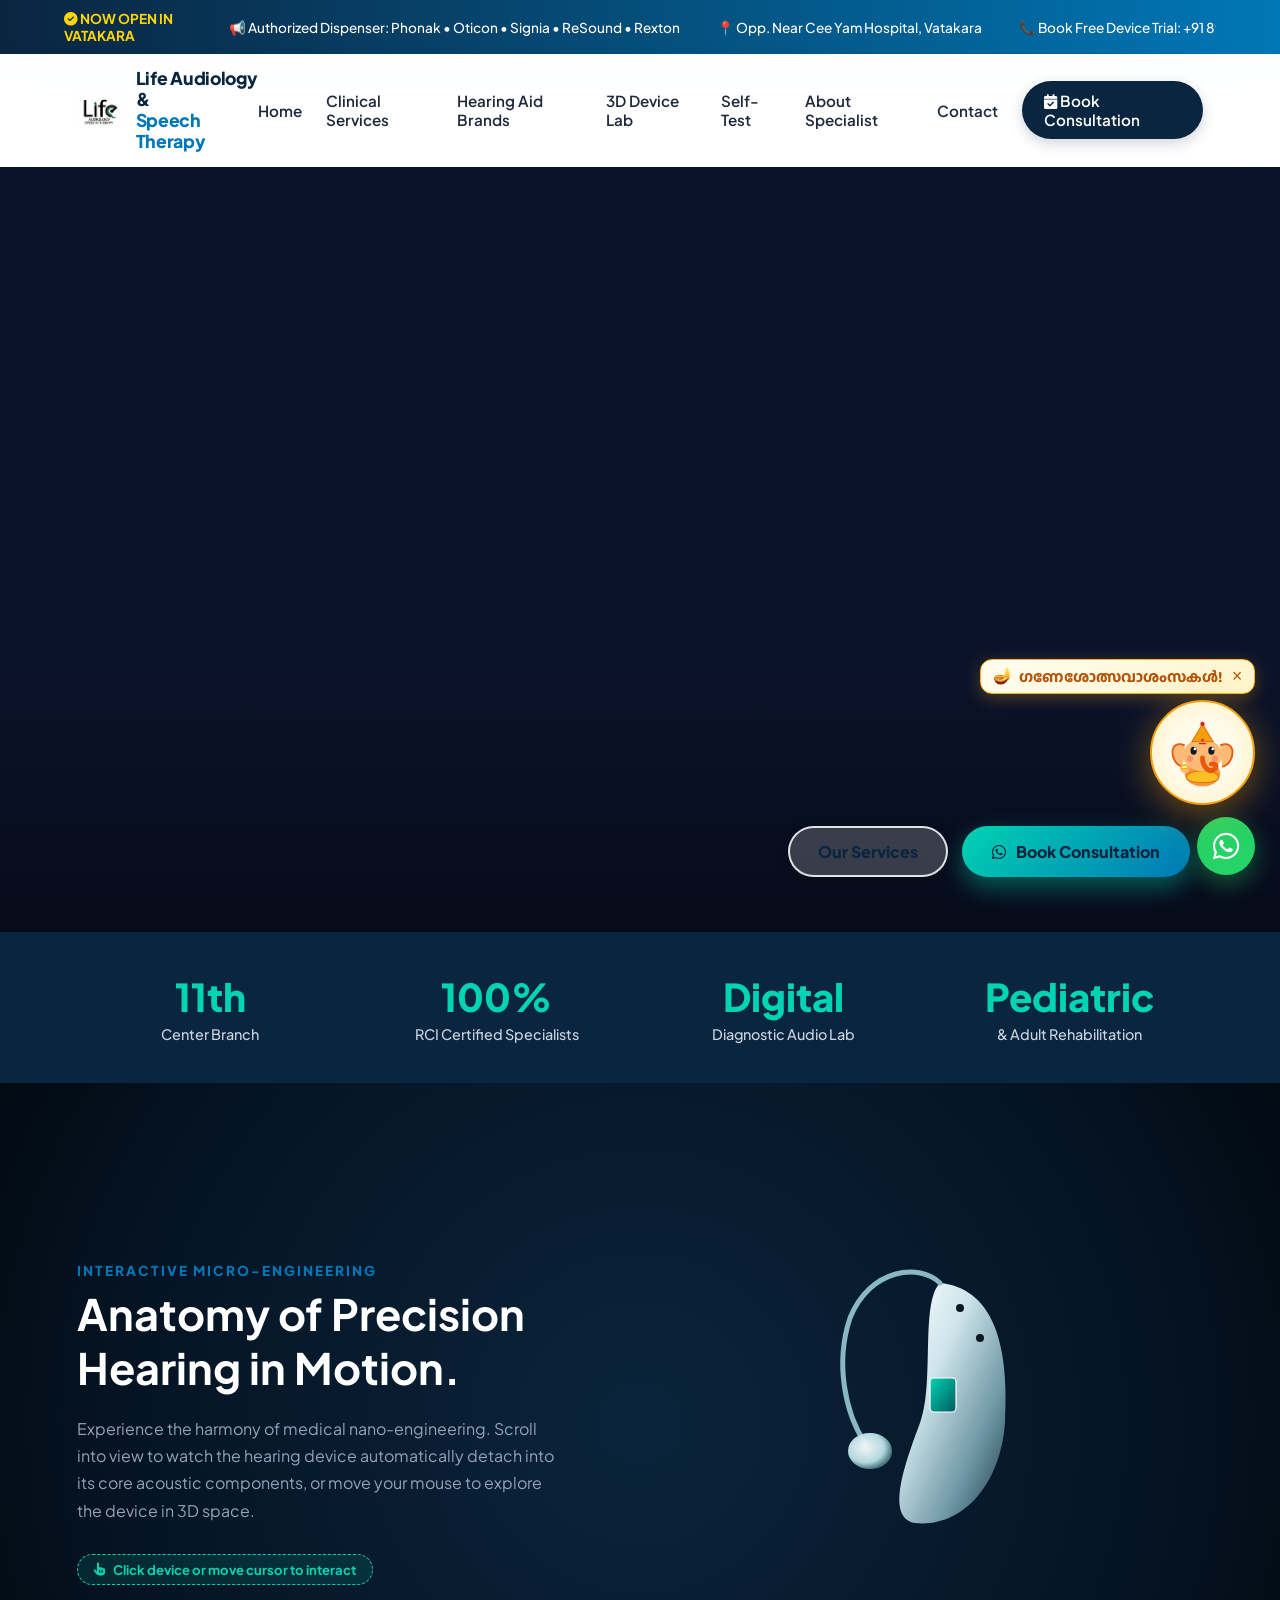
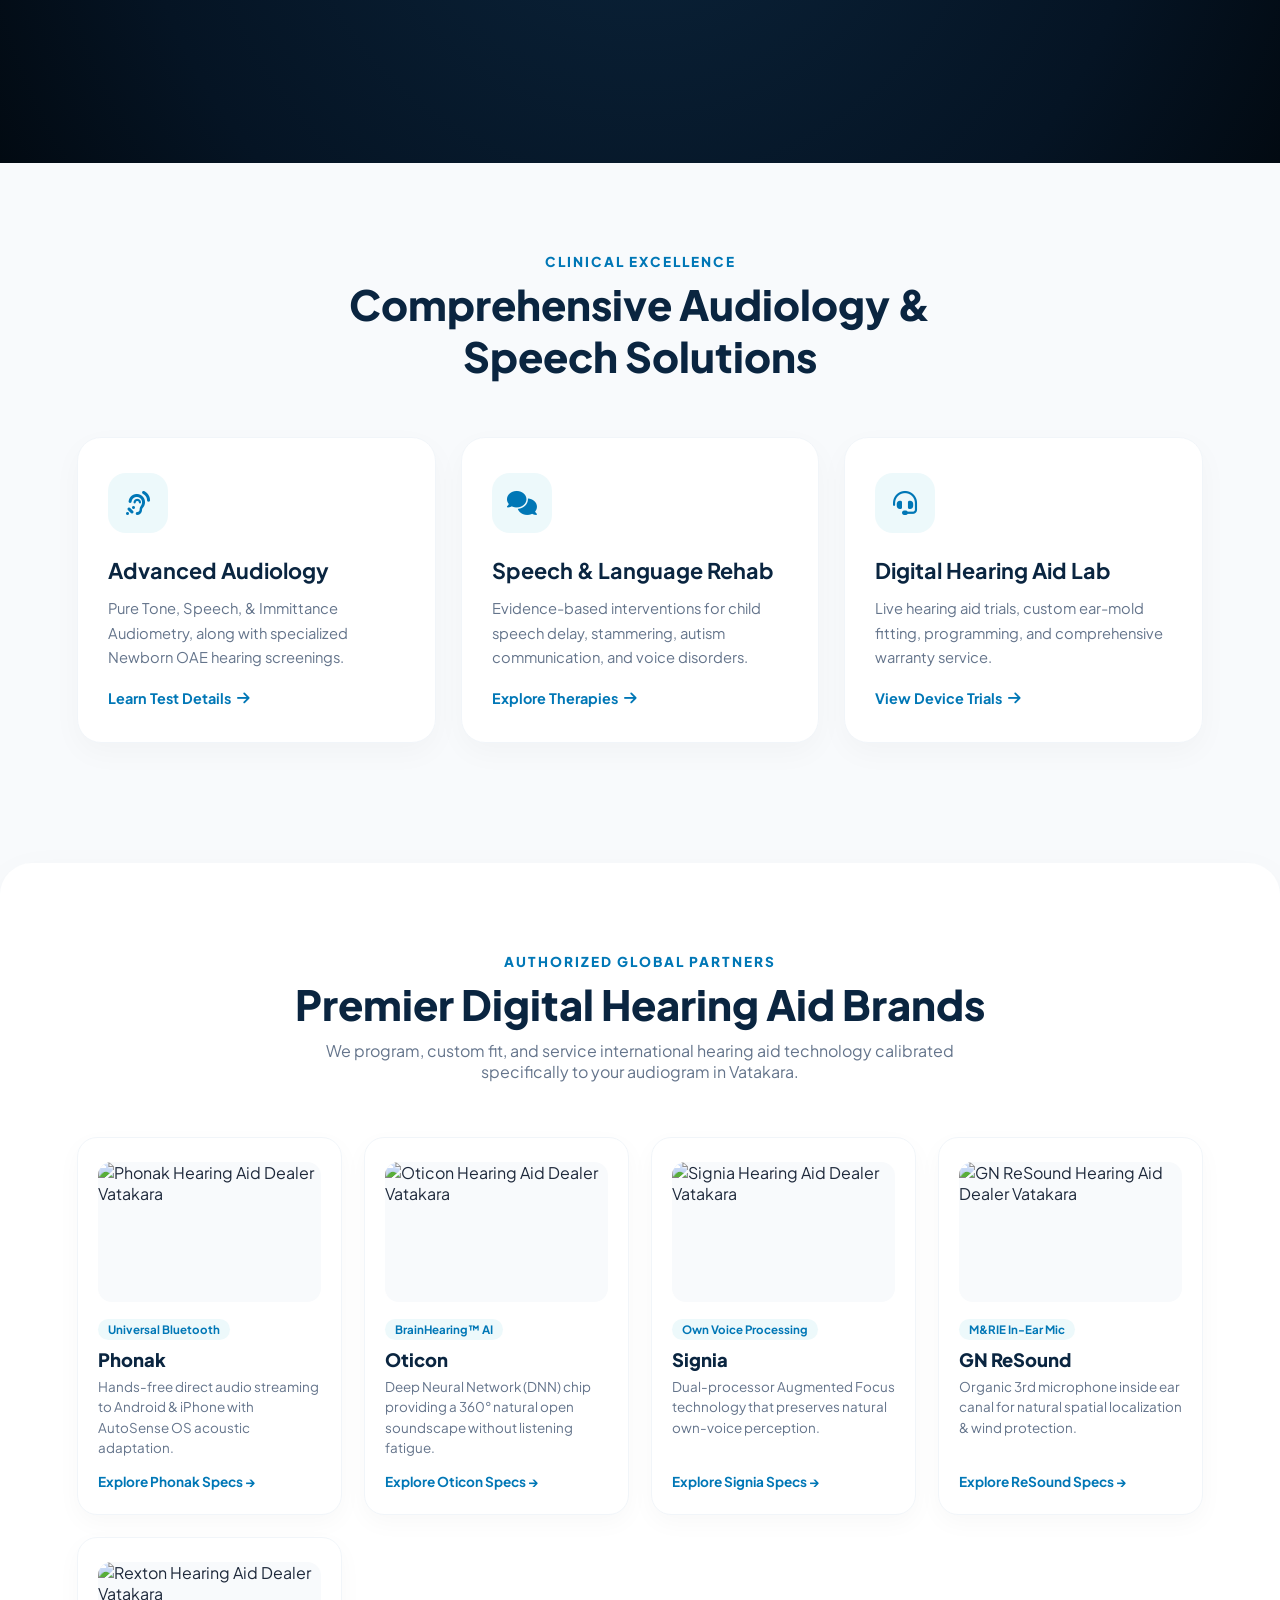
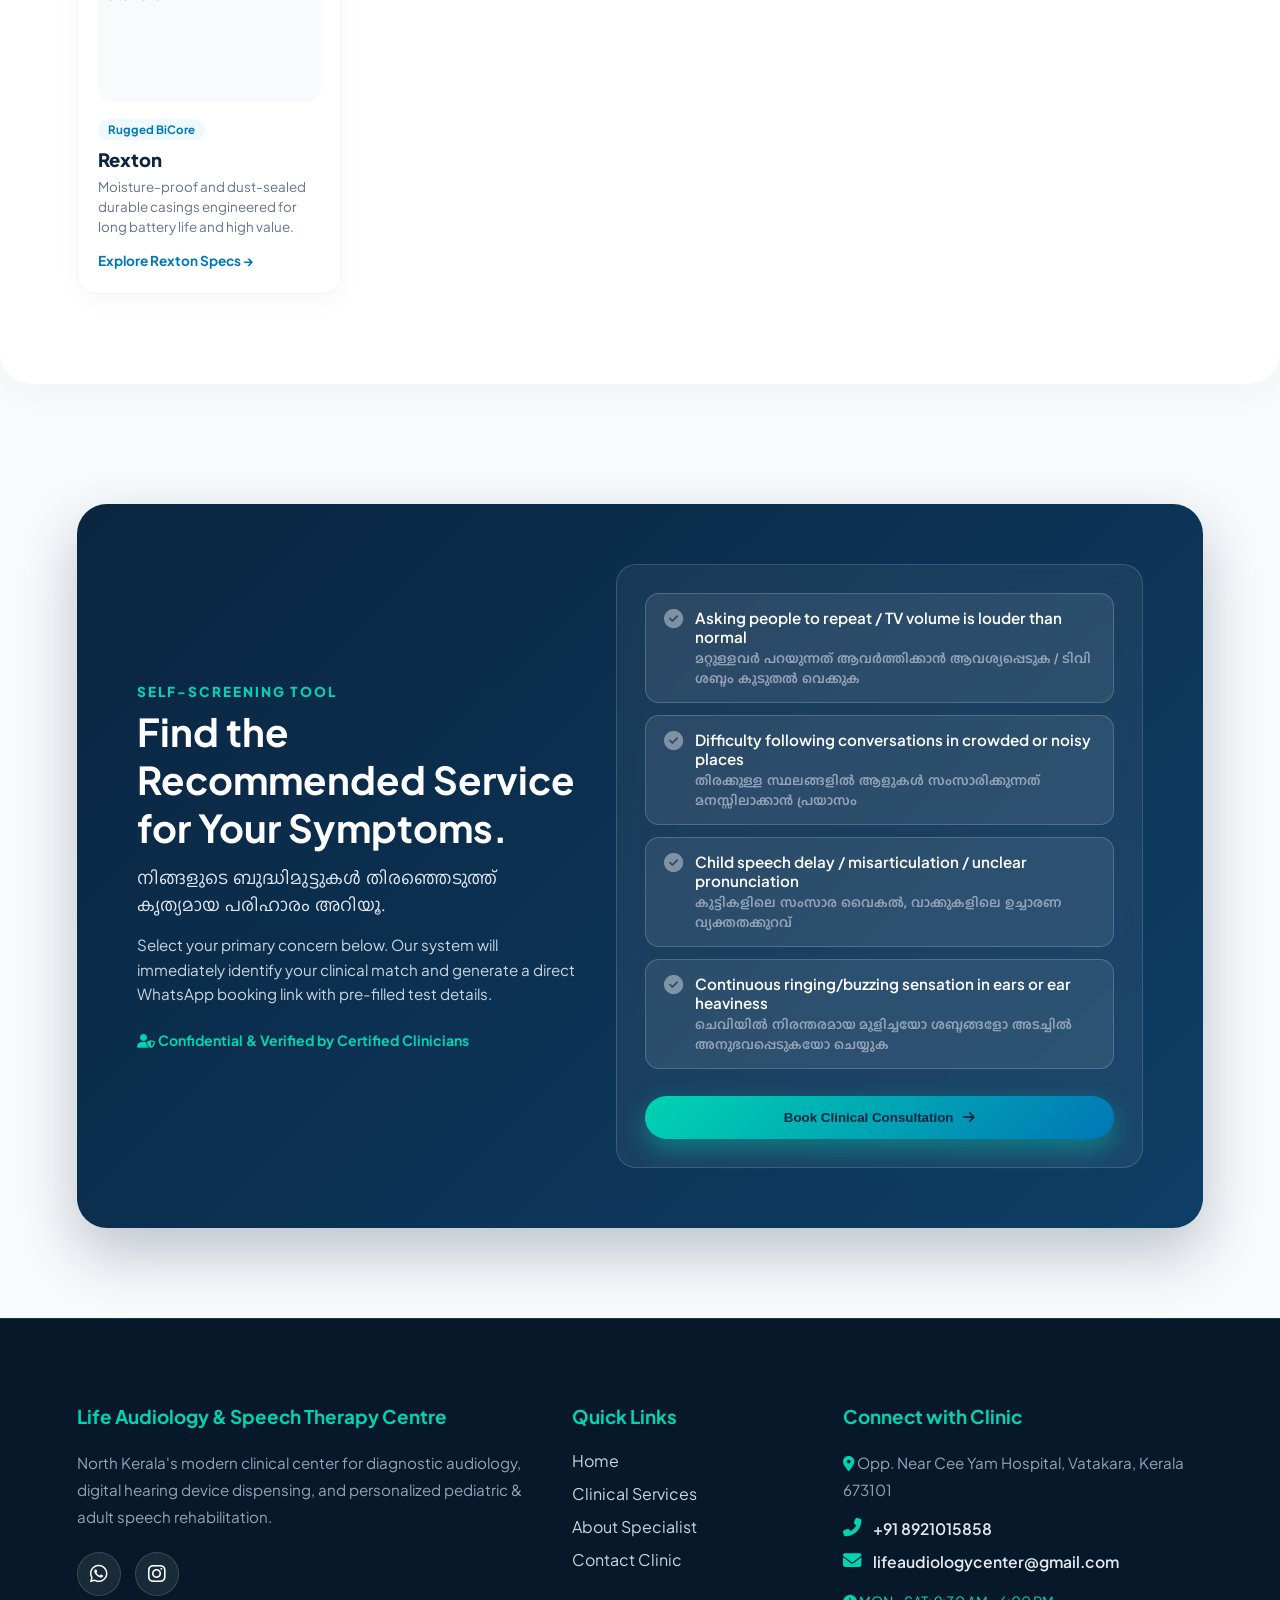
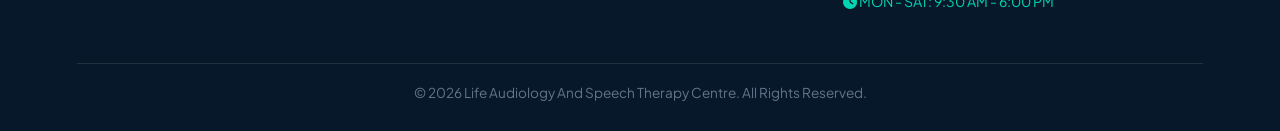
==== index.html @ 1549880f "Update index.html" ====
<!DOCTYPE html>
<html lang="en">
<head>
    <meta charset="UTF-8">
    <meta name="viewport" content="width=device-width, initial-scale=1.0">

    <!-- Primary SEO Meta Tags -->
    <title>Life Audiology & Speech Therapy Centre | Vatakara | Authorized Hearing Aid Center</title>
    <meta name="description" content="Leading hearing & speech center in Vatakara near Cee Yam Hospital. Authorized dispenser for Phonak, Oticon, Signia, GN ReSound & Rexton digital hearing aids with live trials.">
    <meta name="keywords" content="Audiology Vatakara, Speech Therapy Vatakara, Phonak Hearing Aid Vatakara, Oticon Dealer Kerala, Signia Hearing Aid Kozhikode, ReSound M&RIE Vatakara, Rexton Hearing Aid, Speech Delay Therapy Vatakara">
    <meta name="robots" content="index, follow">
    <link rel="canonical" href="https://lifeaudiologyvatakara.in/">

    <!-- Open Graph / WhatsApp / Social Preview Tags -->
    <meta property="og:type" content="website">
    <meta property="og:url" content="https://lifeaudiologyvatakara.in/">
    <meta property="og:title" content="Life Audiology & Speech Therapy Centre | Vatakara">
    <meta property="og:description" content="Authorized dispenser of Phonak, Oticon, Signia, ReSound & Rexton digital hearing aids. Computerized hearing testing & child speech therapy in Vatakara.">
    <meta property="og:image" content="https://lifeaudiologyvatakara.in/logo.png">

    <!-- Twitter Card Meta Tags -->
    <meta name="twitter:card" content="summary_large_image">
    <meta name="twitter:title" content="Life Audiology & Speech Therapy Centre Vatakara">
    <meta name="twitter:description" content="Computerized hearing tests, pediatric speech therapy, and authorized digital hearing aid trials in Vatakara.">
    <meta name="twitter:image" content="https://lifeaudiologyvatakara.in/logo.png">

    <link rel="icon" type="image/png" href="favicon.png">
    <link href="https://unpkg.com/aos@2.3.1/dist/aos.css" rel="stylesheet">
    <link rel="stylesheet" href="https://cdnjs.cloudflare.com/ajax/libs/font-awesome/6.4.0/css/all.min.css">
    
    <!-- Google Typography -->
    <link rel="preconnect" href="https://fonts.googleapis.com">
    <link rel="preconnect" href="https://fonts.gstatic.com" crossorigin>
    <link href="https://fonts.googleapis.com/css2?family=Plus+Jakarta+Sans:wght@400;500;600;700;800&family=Baloo+Chettan+2:wght@600;700;800&family=Chilanka&family=Caveat:wght@600;700&family=Great+Vibes&display=swap" rel="stylesheet">

    <meta name="google-site-verification" content="TNwDsCpj-ceJZMFH5-8pXSEoVfyGPrb0R7BiZpZ_d8Y" />

    <!-- Google Local Medical Clinic Schema Structured Data (JSON-LD) -->
    <script type="application/ld+json">
    {
      "@context": "https://schema.org",
      "@type": "MedicalClinic",
      "name": "Life Audiology & Speech Therapy Centre",
      "image": "https://lifeaudiologyvatakara.in/logo.png",
      "telephone": "+918921015858",
      "email": "lifeaudiologycenter@gmail.com",
      "url": "https://lifeaudiologyvatakara.in/",
      "address": {
        "@type": "PostalAddress",
        "streetAddress": "Opp. Near Cee Yam Hospital",
        "addressLocality": "Vatakara",
        "addressRegion": "Kerala",
        "postalCode": "673101",
        "addressCountry": "IN"
      },
      "geo": {
        "@type": "GeoCoordinates",
        "latitude": "11.6086",
        "longitude": "75.5921"
      },
      "openingHoursSpecification": {
        "@type": "OpeningHoursSpecification",
        "dayOfWeek": [
          "Monday", "Tuesday", "Wednesday", "Thursday", "Friday", "Saturday"
        ],
        "opens": "09:30",
        "closes": "18:00"
      },
      "medicalSpecialty": [
        "Audiology",
        "SpeechTherapy"
      ],
      "brand": [
        "Phonak", "Oticon", "Signia", "GN ReSound", "Rexton"
      ],
      "priceRange": "$$"
    }
    </script>

    <style>
        :root {
            --primary: #0A2540;
            --primary-dark: #061829;
            --accent: #00D4B2;
            --accent-glow: rgba(0, 212, 178, 0.4);
            --secondary: #0077B6;
            --bg-glass: rgba(255, 255, 255, 0.88);
            --border-glass: rgba(255, 255, 255, 0.45);
            --text-dark: #1E293B;
            --text-muted: #64748B;
            --surface: #FFFFFF;
        }

        * {
            margin: 0;
            padding: 0;
            box-sizing: border-box;
            scroll-behavior: smooth;
        }

        body {
            font-family: 'Plus Jakarta Sans', sans-serif;
            background: #F8FAFC;
            color: var(--text-dark);
            overflow-x: hidden;
        }

        /* --- TICKER ANNOUNCEMENT --- */
        .top-announcement-bar {
            background: linear-gradient(90deg, #0A2540, #0077B6);
            color: #ffffff;
            padding: 10px 5%;
            font-size: 0.85rem;
            display: flex;
            justify-content: space-between;
            align-items: center;
        }

        .ticker-wrap {
            overflow: hidden;
            white-space: nowrap;
        }

        .ticker {
            display: inline-block;
            animation: tickerSlide 26s linear infinite;
        }

        .ticker-item {
            margin-right: 35px;
            font-weight: 500;
        }

        @keyframes tickerSlide {
            0% { transform: translateX(100%); }
            100% { transform: translateX(-100%); }
        }

        /* --- NAVIGATION --- */
        nav {
            position: sticky;
            top: 0;
            z-index: 1000;
            background: var(--bg-glass);
            backdrop-filter: blur(16px);
            -webkit-backdrop-filter: blur(16px);
            border-bottom: 1px solid var(--border-glass);
            padding: 14px 6%;
            display: flex;
            justify-content: space-between;
            align-items: center;
            box-shadow: 0 4px 20px rgba(0,0,0,0.03);
        }

        .nav-logo {
            display: flex;
            align-items: center;
            gap: 12px;
            text-decoration: none;
        }

        .logo-text {
            font-weight: 800;
            color: var(--primary);
            font-size: 1.1rem;
            line-height: 1.2;
            letter-spacing: -0.3px;
        }

        .logo-text span {
            color: var(--secondary);
        }

        .nav-links {
            display: flex;
            gap: 24px;
            align-items: center;
        }

        .nav-links a {
            text-decoration: none;
            color: var(--text-dark);
            font-weight: 600;
            font-size: 0.95rem;
            transition: color 0.2s;
        }

        .nav-links a:hover {
            color: var(--secondary);
        }

        .btn-nav {
            background: var(--primary);
            color: #ffffff !important;
            padding: 10px 22px;
            border-radius: 50px;
            box-shadow: 0 4px 14px rgba(10, 37, 64, 0.2);
            transition: all 0.3s ease !important;
        }

        .btn-nav:hover {
            transform: translateY(-2px);
            background: var(--secondary);
        }

        .menu-toggle {
            display: none;
            font-size: 1.4rem;
            color: var(--primary);
            cursor: pointer;
        }

        /* --- HERO SLIDER ENGINE & CROSSFADE --- */
        .slider-container {
            position: relative;
            width: 100%;
            height: 85vh;
            min-height: 560px;
            overflow: hidden;
            background: #0b132b;
        }

        .slide {
            position: absolute;
            inset: 0;
            width: 100%;
            height: 100%;
            opacity: 0;
            visibility: hidden;
            transition: opacity 1s ease-in-out, visibility 1s ease-in-out;
            background-size: cover;
            background-position: center;
            display: flex;
            align-items: center;
            justify-content: center;
            z-index: 1;
        }

        .slide.active {
            opacity: 1;
            visibility: visible;
            z-index: 2;
        }

        .slide-overlay {
            width: 100%;
            max-width: 950px;
            padding: 0 15px;
            text-align: center;
            color: #ffffff;
            z-index: 3;
            box-sizing: border-box;
        }

        /* Slide 1: Ganesh Chaturthi Hero Image */
        .ganesh-hero-slide {
            background-image: url('ganesh-chaturthi.png') !important;
            background-size: cover !important;
            background-position: center center !important;
            background-repeat: no-repeat !important;
            display: flex;
            align-items: flex-end;
            justify-content: flex-end;
        }

        .ganesh-slide-overlay {
            width: 100%;
            height: 100%;
            display: flex;
            flex-direction: column;
            justify-content: flex-end;
            align-items: flex-end;
            padding: 35px 7%;
            box-sizing: border-box;
            background: linear-gradient(180deg, transparent 65%, rgba(0, 0, 0, 0.4) 100%);
        }

        .ganesh-hero-btns {
            display: flex;
            gap: 14px;
            margin-bottom: 20px;
            flex-wrap: wrap;
        }

        .hero-btns-row {
            display: flex;
            gap: 16px;
            justify-content: center;
            align-items: center;
            margin-top: 25px;
            flex-wrap: wrap;
        }

        .btn-outline-glow {
            background: rgba(255, 255, 255, 0.2);
            backdrop-filter: blur(10px);
            border: 2px solid rgba(255, 255, 255, 0.85);
            color: #0A2540;
            font-weight: 800;
            padding: 13px 28px;
            border-radius: 50px;
            text-decoration: none;
            transition: all 0.3s ease;
            box-shadow: 0 4px 15px rgba(0, 0, 0, 0.12);
        }

        .btn-outline-glow:hover {
            background: #ffffff;
            color: var(--primary);
            transform: translateY(-2px);
        }

        .btn-primary-glow {
            background: linear-gradient(135deg, #00D4B2 0%, #0077B6 100%);
            color: var(--primary);
            font-weight: 800;
            padding: 14px 30px;
            border-radius: 50px;
            text-decoration: none;
            display: inline-flex;
            align-items: center;
            gap: 10px;
            box-shadow: 0 10px 25px rgba(0, 212, 178, 0.4);
            transition: all 0.3s ease;
            cursor: pointer;
            border: none;
        }

        .btn-primary-glow:hover {
            transform: translateY(-3px);
            box-shadow: 0 14px 30px rgba(0, 212, 178, 0.6);
        }

        /* --- STATS STRIP --- */
        .stats-strip {
            background: var(--primary);
            color: #ffffff;
            padding: 40px 6%;
            display: grid;
            grid-template-columns: repeat(4, 1fr);
            gap: 20px;
            text-align: center;
        }

        .stat-box h3 {
            font-size: 2.4rem;
            font-weight: 800;
            color: var(--accent);
            margin-bottom: 4px;
        }

        .stat-box p {
            font-size: 0.9rem;
            color: #CBD5E1;
            font-weight: 500;
        }

        /* --- SECTION BASE STYLING --- */
        .section-wrap {
            padding: 90px 6%;
            max-width: 1300px;
            margin: 0 auto;
        }

        .section-header {
            text-align: center;
            max-width: 700px;
            margin: 0 auto 55px auto;
        }

        .section-tag {
            color: var(--secondary);
            font-weight: 800;
            font-size: 0.85rem;
            text-transform: uppercase;
            letter-spacing: 2px;
            margin-bottom: 8px;
            display: block;
        }

        .section-heading {
            font-size: clamp(2rem, 3.5vw, 2.6rem);
            color: var(--primary);
            font-weight: 800;
            line-height: 1.25;
        }

        /* --- 3D INTERACTIVE EXPLODING & RECONNECTING DEVICE LAB --- */
        .cinematic-3d-section {
            background: radial-gradient(circle at center, #0B243B 0%, #051424 70%, #020A12 100%);
            color: #ffffff;
            padding: 100px 6%;
            position: relative;
            overflow: hidden;
        }

        .exploded-lab-grid {
            max-width: 1300px;
            margin: 0 auto;
            display: grid;
            grid-template-columns: 1fr 1.2fr;
            align-items: center;
            gap: 50px;
        }

        .lab-interactive-stage {
            position: relative;
            width: 100%;
            height: 480px;
            display: flex;
            align-items: center;
            justify-content: center;
            perspective: 1200px;
            cursor: pointer;
        }

        .exploded-device-wrap {
            position: relative;
            width: 320px;
            height: 380px;
            transform-style: preserve-3d;
            transition: transform 0.15s ease-out;
        }

        .device-float-carrier {
            width: 100%;
            height: 100%;
            transform-style: preserve-3d;
            animation: deviceLevitate 5s ease-in-out infinite alternate;
        }

        @keyframes deviceLevitate {
            0% { transform: translateY(0px) rotateZ(0deg); }
            100% { transform: translateY(-16px) rotateZ(1.5deg); }
        }

        .part-titanium-shell,
        .part-ai-processor,
        .part-acoustic-tube,
        .part-silicone-dome,
        .part-microphones {
            transition: transform 0.85s cubic-bezier(0.34, 1.56, 0.64, 1), filter 0.5s;
            transform-origin: center;
        }

        .exploded-device-wrap.exploded .part-titanium-shell {
            transform: translateX(45px) translateY(-32px) translateZ(40px) rotate(8deg);
        }
        .exploded-device-wrap.exploded .part-ai-processor {
            transform: translateX(-40px) translateY(12px) translateZ(80px) scale(1.15);
            filter: drop-shadow(0 0 15px #00D4B2);
        }
        .exploded-device-wrap.exploded .part-acoustic-tube {
            transform: translateY(-50px) translateX(-35px) translateZ(30px) rotate(-10deg);
        }
        .exploded-device-wrap.exploded .part-silicone-dome {
            transform: translateX(-80px) translateY(55px) translateZ(60px);
            filter: drop-shadow(0 0 12px rgba(255,255,255,0.6));
        }
        .exploded-device-wrap.exploded .part-microphones {
            transform: translateY(-42px) translateX(25px);
        }

        .telemetry-badge {
            position: absolute;
            background: rgba(10, 37, 64, 0.88);
            backdrop-filter: blur(10px);
            border: 1px solid rgba(0, 212, 178, 0.5);
            padding: 8px 14px;
            border-radius: 12px;
            font-size: 0.8rem;
            color: #ffffff;
            display: flex;
            align-items: center;
            gap: 8px;
            opacity: 0;
            transform: scale(0.7);
            transition: all 0.6s cubic-bezier(0.175, 0.885, 0.32, 1.275);
            pointer-events: none;
        }

        .exploded-device-wrap.exploded .telemetry-badge {
            opacity: 1;
            transform: scale(1);
        }

        .tb-1 { top: 12%; right: -10%; }
        .tb-2 { top: 48%; left: -18%; border-color: #00D4B2; }
        .tb-3 { bottom: 10%; left: -15%; }

        .lab-hint {
            display: inline-flex;
            align-items: center;
            gap: 8px;
            background: rgba(0, 212, 178, 0.12);
            color: var(--accent);
            padding: 6px 16px;
            border-radius: 20px;
            font-size: 0.82rem;
            font-weight: 700;
            margin-top: 15px;
            border: 1px dashed var(--accent);
        }

        /* --- BENTO GRID SERVICES --- */
        .bento-grid {
            display: grid;
            grid-template-columns: repeat(3, 1fr);
            gap: 25px;
        }

        .bento-card {
            background: #ffffff;
            border-radius: 24px;
            padding: 35px 30px;
            border: 1.5px solid #F1F5F9;
            box-shadow: 0 10px 30px rgba(0, 0, 0, 0.03);
            transition: all 0.35s cubic-bezier(0.34, 1.56, 0.64, 1);
            display: flex;
            flex-direction: column;
            justify-content: space-between;
        }

        .bento-card:hover {
            transform: translateY(-8px);
            border-color: rgba(0, 212, 178, 0.5);
            box-shadow: 0 20px 40px rgba(0, 119, 182, 0.1);
        }

        .bento-icon-circle {
            width: 60px;
            height: 60px;
            border-radius: 18px;
            background: #EDF9FB;
            color: var(--secondary);
            font-size: 1.5rem;
            display: flex;
            align-items: center;
            justify-content: center;
            margin-bottom: 24px;
            transition: 0.3s;
        }

        .bento-card:hover .bento-icon-circle {
            background: var(--secondary);
            color: #ffffff;
            transform: scale(1.1) rotate(5deg);
        }

        .bento-card h3 {
            font-size: 1.35rem;
            color: var(--primary);
            font-weight: 700;
            margin-bottom: 12px;
        }

        .bento-card p {
            font-size: 0.92rem;
            color: var(--text-muted);
            line-height: 1.65;
            margin-bottom: 20px;
        }

        .bento-link {
            text-decoration: none;
            color: var(--secondary);
            font-weight: 700;
            font-size: 0.9rem;
            display: inline-flex;
            align-items: center;
            gap: 6px;
        }

        /* --- HOMEPAGE AUTHORIZED BRANDS SHOWCASE --- */
        .home-brand-grid {
            display: grid;
            grid-template-columns: repeat(auto-fit, minmax(220px, 1fr));
            gap: 22px;
            margin-top: 15px;
        }

        .home-brand-card {
            background: #ffffff;
            border-radius: 20px;
            padding: 24px 20px;
            border: 1.5px solid #F1F5F9;
            box-shadow: 0 8px 25px rgba(0, 0, 0, 0.03);
            transition: all 0.35s cubic-bezier(0.34, 1.56, 0.64, 1);
            display: flex;
            flex-direction: column;
            justify-content: space-between;
            position: relative;
        }

        .home-brand-card:hover {
            transform: translateY(-8px);
            border-color: rgba(0, 212, 178, 0.5);
            box-shadow: 0 18px 35px rgba(0, 119, 182, 0.12);
        }

        .home-brand-thumb {
            width: 100%;
            height: 140px;
            border-radius: 14px;
            overflow: hidden;
            background: #F8FAFC;
            display: flex;
            align-items: center;
            justify-content: center;
            margin-bottom: 15px;
        }

        .home-brand-thumb img {
            width: 100%;
            height: 100%;
            object-fit: cover;
            transition: transform 0.4s ease;
        }

        .home-brand-card:hover .home-brand-thumb img {
            transform: scale(1.08);
        }

        .home-brand-badge {
            font-size: 0.72rem;
            font-weight: 700;
            color: var(--secondary);
            background: #EDF9FB;
            padding: 3px 10px;
            border-radius: 16px;
            display: inline-block;
            margin-bottom: 8px;
            width: fit-content;
        }

        .home-brand-card h4 {
            font-size: 1.15rem;
            color: var(--primary);
            font-weight: 800;
            margin-bottom: 6px;
        }

        .home-brand-card p {
            font-size: 0.84rem;
            color: var(--text-muted);
            line-height: 1.5;
            margin-bottom: 15px;
        }

        .home-brand-link {
            text-decoration: none;
            color: var(--secondary);
            font-weight: 700;
            font-size: 0.85rem;
            display: inline-flex;
            align-items: center;
            gap: 6px;
            transition: gap 0.2s;
        }

        .home-brand-card:hover .home-brand-link {
            gap: 10px;
            color: var(--accent);
        }

        /* --- SELF ASSESSMENT QUIZ HUB --- */
        .quiz-container {
            background: linear-gradient(135deg, #0A2540, #0E3E66);
            border-radius: 30px;
            padding: clamp(35px, 6vw, 60px);
            color: #ffffff;
            display: grid;
            grid-template-columns: 1fr 1.2fr;
            gap: 40px;
            align-items: center;
            box-shadow: 0 25px 60px rgba(10, 37, 64, 0.25);
        }

        .quiz-form {
            background: rgba(255, 255, 255, 0.06);
            backdrop-filter: blur(12px);
            border: 1px solid rgba(255, 255, 255, 0.15);
            border-radius: 20px;
            padding: 28px;
        }

        .quiz-option {
            background: rgba(255, 255, 255, 0.08);
            border: 1.5px solid rgba(255, 255, 255, 0.18);
            padding: 14px 18px;
            border-radius: 14px;
            margin-bottom: 12px;
            cursor: pointer;
            transition: all 0.25s ease;
            display: flex;
            align-items: flex-start;
            gap: 12px;
        }

        .quiz-option i {
            color: rgba(255, 255, 255, 0.4);
            font-size: 1.2rem;
            margin-top: 2px;
            transition: color 0.2s, transform 0.2s;
        }

        .quiz-option-text {
            display: flex;
            flex-direction: column;
            gap: 2px;
        }

        .en-txt {
            font-size: 0.95rem;
            font-weight: 600;
            color: #ffffff;
        }

        .ml-txt {
            font-family: 'Baloo Chettan 2', cursive;
            font-size: 0.86rem;
            color: #94A3B8;
            font-weight: 600;
        }

        .quiz-option:hover {
            background: rgba(0, 212, 178, 0.15);
            border-color: rgba(0, 212, 178, 0.5);
        }

        .quiz-option.active {
            background: linear-gradient(135deg, rgba(0, 212, 178, 0.25), rgba(0, 119, 182, 0.35));
            border-color: var(--accent);
            box-shadow: 0 4px 15px rgba(0, 212, 178, 0.25);
        }

        .quiz-option.active i {
            color: var(--accent);
            transform: scale(1.15);
        }

        .quiz-option.active .ml-txt {
            color: var(--accent);
        }

        .match-result-card {
            display: none;
            background: rgba(0, 212, 178, 0.12);
            border: 1.5px dashed var(--accent);
            border-radius: 14px;
            padding: 14px 18px;
            margin: 15px 0 10px 0;
            animation: fadeInMatch 0.4s ease forwards;
        }

        .match-header {
            font-size: 0.8rem;
            text-transform: uppercase;
            letter-spacing: 1px;
            color: var(--accent);
            font-weight: 800;
            display: flex;
            align-items: center;
            gap: 6px;
            margin-bottom: 4px;
        }

        .match-title {
            font-size: 0.95rem;
            font-weight: 700;
            color: #ffffff;
        }

        .match-malayalam {
            font-family: 'Baloo Chettan 2', cursive;
            font-size: 0.85rem;
            color: #E2E8F0;
        }

        @keyframes fadeInMatch {
            from { opacity: 0; transform: translateY(8px); }
            to { opacity: 1; transform: translateY(0); }
        }

        .quiz-validation-alert {
            display: none;
            background: rgba(239, 68, 68, 0.2);
            border: 1px solid #EF4444;
            color: #FCA5A5;
            font-size: 0.85rem;
            font-weight: 600;
            padding: 10px 14px;
            border-radius: 10px;
            margin-top: 10px;
            text-align: center;
        }

        /* --- KID GANESH FLOATING CORNER WIDGET --- */
        .festive-widget-container {
            position: fixed;
            bottom: clamp(75px, 12vh, 95px);
            right: clamp(10px, 3vw, 25px);
            z-index: 9998;
            display: flex;
            flex-direction: column;
            align-items: flex-end;
            pointer-events: none;
            font-family: 'Chilanka', cursive;
            max-width: min(340px, 85vw);
            animation: walkIntoScreen 3.2s cubic-bezier(0.22, 1, 0.36, 1) forwards;
        }

        .festive-greeting-card {
            pointer-events: auto;
            background: linear-gradient(135deg, #FFFDF0, #FFF5CC);
            border: 1.5px solid #FFB300;
            border-radius: 12px;
            padding: 6px 12px;
            display: flex;
            align-items: center;
            justify-content: space-between;
            gap: 6px;
            margin-bottom: 6px;
            box-shadow: 0 4px 16px rgba(218, 140, 32, 0.35);
            width: fit-content;
            opacity: 0;
            transform: scale(0.6) translateY(10px);
            animation: bannerPopIn 0.6s cubic-bezier(0.175, 0.885, 0.32, 1.275) 3.2s forwards,
                       pulseBanner 2.5s infinite ease-in-out 3.8s;
        }

        .festive-malayalam-text {
            font-family: 'Baloo Chettan 2', cursive;
            font-size: clamp(0.78rem, 2.6vw, 0.98rem);
            font-weight: 700;
            color: #B45309;
            line-height: 1.25;
        }

        .festive-close-btn {
            background: none;
            border: none;
            font-size: 1.1rem;
            color: #B45309;
            cursor: pointer;
            padding: 0 0 0 4px;
        }

        .festive-box {
            position: relative;
            width: clamp(75px, 17vw, 105px);
            pointer-events: auto;
            cursor: pointer;
            transition: transform 0.25s cubic-bezier(0.34, 1.56, 0.64, 1);
            transform-origin: bottom center;
            animation: kidGaneshWobble 4s ease-in-out infinite alternate;
        }

        @keyframes kidGaneshWobble {
            0% { transform: translateY(0) rotate(0deg); }
            35% { transform: translateY(-8px) rotate(-3deg) scale(1.02); }
            70% { transform: translateY(-4px) rotate(3deg) scale(0.99); }
            100% { transform: translateY(-10px) rotate(0deg) scale(1.04); }
        }

        .festive-box:hover {
            transform: scale(1.12) translateY(-6px);
        }

        .festive-bubble {
            position: absolute;
            top: -12px;
            left: -32px;
            background: linear-gradient(135deg, #FFFFFF, #FFF9E6);
            color: #B45309;
            font-family: 'Caveat', cursive;
            font-size: clamp(0.85rem, 2.4vw, 1.1rem);
            font-weight: 700;
            padding: 4px 10px;
            border-radius: 12px;
            box-shadow: 0 3px 10px rgba(0,0,0,0.14);
            border: 1.5px solid #FFB300;
            opacity: 0;
            transform: translateY(6px);
            animation: speechFade 4.5s infinite 2.5s;
            z-index: 10;
            white-space: nowrap;
        }

        .kid-ganesh-badge-svg {
            width: 100%;
            height: auto;
            display: block;
            filter: drop-shadow(0 8px 18px rgba(245, 158, 11, 0.45));
            border-radius: 50%;
            background: radial-gradient(circle, #FFFBEB 45%, #FEF3C7 85%, #FDE68A 100%);
            padding: 6px;
            border: 2px solid #F59E0B;
        }

        /* --- MODAL CELEBRATION --- */
        #ganeshModalOverlay {
            position: fixed;
            inset: 0;
            background: rgba(10, 15, 30, 0.88);
            backdrop-filter: blur(6px);
            z-index: 99999;
            display: flex;
            align-items: center;
            justify-content: center;
            padding: 14px;
            opacity: 0;
            pointer-events: none;
            transition: opacity 0.35s ease;
        }

        #ganeshModalOverlay.active {
            opacity: 1;
            pointer-events: auto;
        }

        #fireworksCanvas {
            position: absolute;
            inset: 0;
            width: 100%;
            height: 100%;
            pointer-events: none;
        }

        .ganesh-modal-content {
            position: relative;
            z-index: 2;
            background: radial-gradient(circle at center, #FFFDEB 30%, #FFF4C2 100%);
            border: 2px solid #FFB300;
            border-radius: 24px;
            padding: 35px 25px;
            max-width: 480px;
            width: 100%;
            text-align: center;
            box-shadow: 0 15px 45px rgba(255, 179, 0, 0.4);
        }

        .modal-close {
            position: absolute;
            top: 14px;
            right: 14px;
            background: #D84315;
            color: #fff;
            border: none;
            width: 28px;
            height: 28px;
            border-radius: 50%;
            cursor: pointer;
        }

        /* --- BORDERLESS SMART REDIRECTION FOOTER --- */
        footer {
            background: var(--primary-dark);
            color: #ffffff;
            padding: 85px 6% 30px;
            border-top: 1px solid rgba(0, 212, 178, 0.2);
        }

        .footer-grid {
            display: grid;
            grid-template-columns: 2fr 1fr 1.6fr;
            gap: 45px;
            margin-bottom: 50px;
        }

        .footer-col h4 {
            font-size: 1.18rem;
            margin-bottom: 22px;
            color: var(--accent);
        }

        .footer-col p {
            color: #94A3B8;
            font-size: 0.95rem;
            line-height: 1.75;
        }

        .clean-contact-links {
            margin-top: 15px;
            display: flex;
            flex-direction: column;
            gap: 14px;
        }

        .clean-contact-item {
            display: inline-flex;
            align-items: center;
            gap: 12px;
            color: #E2E8F0;
            text-decoration: none;
            font-size: 0.98rem;
            font-weight: 600;
            transition: all 0.25s ease;
            width: fit-content;
        }

        .clean-contact-item i {
            color: var(--accent);
            font-size: 1.15rem;
            transition: transform 0.25s, color 0.25s;
        }

        .clean-contact-item:hover {
            color: var(--accent);
            transform: translateX(5px);
        }

        .clean-contact-item:hover i {
            color: #ffffff;
            transform: scale(1.2);
        }

        .social-connector-row {
            display: flex;
            gap: 14px;
            margin-top: 22px;
        }

        .social-btn {
            width: 44px;
            height: 44px;
            border-radius: 50%;
            background: rgba(255, 255, 255, 0.08);
            border: 1px solid rgba(255, 255, 255, 0.15);
            display: flex;
            align-items: center;
            justify-content: center;
            color: #ffffff;
            text-decoration: none;
            font-size: 1.25rem;
            transition: all 0.3s ease;
        }

        .social-btn.wa:hover {
            background: #25D366;
            color: #ffffff;
            border-color: #25D366;
            transform: translateY(-4px);
            box-shadow: 0 6px 20px rgba(37, 211, 102, 0.4);
        }

        .social-btn.insta:hover {
            background: radial-gradient(circle at 30% 107%, #fdf497 0%, #fdf497 5%, #fd5949 45%,#d6249f 60%,#285AEB 90%);
            color: #ffffff;
            border-color: transparent;
            transform: translateY(-4px);
            box-shadow: 0 6px 20px rgba(214, 36, 159, 0.4);
        }

        .footer-links {
            list-style: none;
        }

        .footer-links li {
            margin-bottom: 12px;
        }

        .footer-links a {
            color: #CBD5E1;
            text-decoration: none;
            transition: color 0.2s, padding-left 0.2s;
            display: inline-block;
        }

        .footer-links a:hover {
            color: var(--accent);
            padding-left: 6px;
        }

        /* Floating WhatsApp */
        .wa-float {
            position: fixed;
            bottom: 25px;
            right: 25px;
            background: #25D366;
            color: #fff;
            width: 58px;
            height: 58px;
            border-radius: 50%;
            display: flex;
            align-items: center;
            justify-content: center;
            font-size: 1.9rem;
            box-shadow: 0 8px 25px rgba(37, 211, 102, 0.4);
            z-index: 9990;
            text-decoration: none;
            transition: transform 0.3s;
        }

        .wa-float:hover {
            transform: scale(1.12);
        }

        /* Keyframes */
        @keyframes walkIntoScreen { 0% { transform: translateX(180px); opacity: 0; } 100% { transform: translateX(0); opacity: 1; } }
        @keyframes bannerPopIn { to { opacity: 1; transform: scale(1) translateY(0); } }
        @keyframes pulseBanner { 0%, 100% { box-shadow: 0 4px 16px rgba(218, 140, 32, 0.3); } 50% { box-shadow: 0 6px 22px rgba(218, 140, 32, 0.6); } }
        @keyframes speechFade { 0%, 100% { opacity: 0; } 20%, 80% { opacity: 1; } }

        @media (max-width: 992px) {
            .exploded-lab-grid, .quiz-container { grid-template-columns: 1fr; text-align: center; }
            .bento-grid, .home-brand-grid { grid-template-columns: 1fr; }
            .stats-strip { grid-template-columns: repeat(2, 1fr); }
            .footer-grid { grid-template-columns: 1fr; }
            .nav-links { display: none; }
            .menu-toggle { display: block; }
            .ganesh-hero-slide .ganesh-slide-overlay { align-items: center; justify-content: flex-end; }
            .ganesh-hero-btns { margin-bottom: 15px; justify-content: center; }
        }
    </style>
</head>
<body>

<!-- TICKER BAR -->
<div class="top-announcement-bar">
    <div style="font-weight: 700; color: #FFD700;">
        <i class="fas fa-check-circle"></i> NOW OPEN IN VATAKARA
    </div>
    <div class="ticker-wrap">
        <div class="ticker">
            <span class="ticker-item">📢 Authorized Dispenser: Phonak • Oticon • Signia • ReSound • Rexton</span>
            <span class="ticker-item">📍 Opp. Near Cee Yam Hospital, Vatakara</span>
            <span class="ticker-item">📞 Book Free Device Trial: +91 8921015858</span>
        </div>
    </div>
</div>

<!-- NAVIGATION -->
<nav>
    <a href="/" class="nav-logo">
        <img src="logo.png" alt="Logo" style="height: 38px;" onerror="this.style.display='none'">
        <div class="logo-text">Life Audiology &<br><span>Speech Therapy</span></div>
    </a>

    <div class="menu-toggle" id="mobile-menu"><i class="fas fa-bars"></i></div>

    <div class="nav-links" id="nav-list">
        <a href="/">Home</a>
        <a href="/services">Clinical Services</a>
        <a href="/#brands-overview">Hearing Aid Brands</a>
        <a href="/#cinematic-lab">3D Device Lab</a>
        <a href="/#assessment">Self-Test</a>
        <a href="/about">About Specialist</a>
        <a href="/contact">Contact</a>
        <a href="https://wa.me/918921015858?text=Hello%20Life%20Audiology!%20I%20would%20like%20to%20book%20an%20appointment." class="btn-nav" target="_blank">
            <i class="fas fa-calendar-check"></i> Book Consultation
        </a>
    </div>
</nav>

<!-- HERO CAROUSEL -->
<div class="slider-container" id="heroSlider">
    <!-- SLIDE 1: GANESH CHATURTHI ARTWORK -->
    <div class="slide active ganesh-hero-slide">
        <div class="ganesh-slide-overlay">
            <div class="ganesh-hero-btns">
                <a href="/services" class="btn-outline-glow">Our Services</a>
                <a href="https://wa.me/918921015858?text=Hello%20Life%20Audiology!%20Happy%20Ganesh%20Chaturthi!%20I%20would%20like%20to%20book%20a%20consultation." class="btn-primary-glow" target="_blank">
                    <i class="fab fa-whatsapp"></i> Book Consultation
                </a>
            </div>
        </div>
    </div>

    <!-- SLIDE 2: AUDIOLOGY CARE -->
    <div class="slide" style="background-image: linear-gradient(rgba(0,0,0,0.6),rgba(0,0,0,0.6)), url('https://images.unsplash.com/photo-1576091160550-2173dba999ef?auto=format&fit=crop&q=80&w=1500');">
        <div class="slide-overlay">
            <h1 style="font-size: clamp(2rem, 4vw, 3.4rem); font-weight: 800; margin-bottom: 12px;">Precision Diagnostic Hearing Care</h1>
            <p style="font-size: 1.1rem; max-width: 680px; margin: 0 auto;">Comprehensive computerized evaluations from newborn screenings to adult speech audiometry.</p>
            <div class="hero-btns-row">
                <a href="/services" class="btn-outline-glow" style="color: #fff;">Our Services</a>
                <a href="https://wa.me/918921015858?text=Hello%20Life%20Audiology!%20I%20would%20like%20to%20book%20an%20audiology%20test." class="btn-primary-glow" target="_blank">
                    <i class="fab fa-whatsapp"></i> Book Now
                </a>
            </div>
        </div>
    </div>

    <!-- SLIDE 3: SPEECH THERAPY -->
    <div class="slide" style="background-image: linear-gradient(rgba(0,0,0,0.6),rgba(0,0,0,0.6)), url('https://images.unsplash.com/photo-1581056771107-24ca5f033842?auto=format&fit=crop&q=80&w=1500');">
        <div class="slide-overlay">
            <h1 style="font-size: clamp(2rem, 4vw, 3.4rem); font-weight: 800; margin-bottom: 12px;">Find Confidence in Every Word</h1>
            <p style="font-size: 1.1rem; max-width: 680px; margin: 0 auto;">Evidence-based speech therapy for pediatric speech delay, stuttering, and voice recovery.</p>
            <div class="hero-btns-row">
                <a href="/services" class="btn-outline-glow" style="color: #fff;">Our Services</a>
                <a href="https://wa.me/918921015858?text=Hello%20Life%20Audiology!%20I%20would%20like%20to%20book%20a%20speech%20therapy%20session." class="btn-primary-glow" target="_blank">
                    <i class="fab fa-whatsapp"></i> Book Now
                </a>
            </div>
        </div>
    </div>
</div>

<!-- STATS STRIP -->
<div class="stats-strip">
    <div class="stat-box" data-aos="fade-up"><h3>11th</h3><p>Center Branch</p></div>
    <div class="stat-box" data-aos="fade-up" data-aos-delay="100"><h3>100%</h3><p>RCI Certified Specialists</p></div>
    <div class="stat-box" data-aos="fade-up" data-aos-delay="200"><h3>Digital</h3><p>Diagnostic Audio Lab</p></div>
    <div class="stat-box" data-aos="fade-up" data-aos-delay="300"><h3>Pediatric</h3><p>& Adult Rehabilitation</p></div>
</div>

<!-- 3D INTERACTIVE EXPLODING & RECONNECTING DEVICE LAB -->
<section class="cinematic-3d-section" id="cinematic-lab">
    <div class="exploded-lab-grid">
        <div data-aos="fade-right">
            <span class="section-tag">Interactive Micro-Engineering</span>
            <h2 style="font-size: clamp(2rem, 3.5vw, 2.7rem); line-height: 1.25; margin-bottom: 20px;">
                Anatomy of Precision Hearing in Motion.
            </h2>
            <p style="color: #94A3B8; line-height: 1.7; margin-bottom: 15px;">
                Experience the harmony of medical nano-engineering. Scroll into view to watch the hearing device automatically detach into its core acoustic components, or move your mouse to explore the device in 3D space.
            </p>

            <div class="lab-hint">
                <i class="fas fa-hand-pointer"></i> Click device or move cursor to interact
            </div>
        </div>

        <div class="lab-interactive-stage" id="labStage" data-aos="zoom-in" onclick="toggleExplodedClick()">
            <div class="exploded-device-wrap" id="device3DContainer">
                <div class="device-float-carrier">
                    
                    <div class="telemetry-badge tb-1">
                        <i class="fas fa-microchip" style="color: var(--accent);"></i> AI Neural Core
                    </div>
                    <div class="telemetry-badge tb-2">
                        <i class="fas fa-shield-halved" style="color: #60A5FA;"></i> IP68 Titanium Shell
                    </div>
                    <div class="telemetry-badge tb-3">
                        <i class="fas fa-ear-listen" style="color: #FCD34D;"></i> Acoustic Silicone Dome
                    </div>

                    <svg viewBox="0 0 320 380" fill="none" xmlns="http://www.w3.org/2000/svg" style="width: 100%; height: 100%;">
                        <defs>
                            <linearGradient id="shellShader" x1="0%" y1="0%" x2="100%" y2="100%">
                                <stop offset="0%" stop-color="#FFFFFF" />
                                <stop offset="35%" stop-color="#CFE5EB" />
                                <stop offset="70%" stop-color="#6F98A6" />
                                <stop offset="100%" stop-color="#1B3A45" />
                            </linearGradient>
                            <linearGradient id="chipShader" x1="0%" y1="0%" x2="100%" y2="100%">
                                <stop offset="0%" stop-color="#00D4B2" />
                                <stop offset="100%" stop-color="#005A60" />
                            </linearGradient>
                            <radialGradient id="domeShader" cx="40%" cy="40%" r="60%">
                                <stop offset="0%" stop-color="#FFFFFF" stop-opacity="0.95" />
                                <stop offset="70%" stop-color="#B2D8DF" />
                                <stop offset="100%" stop-color="#4F7980" />
                            </radialGradient>
                        </defs>

                        <path class="part-titanium-shell" d="M190 50 C240 55, 260 105, 255 190 C250 255, 210 295, 165 290 C135 285, 155 230, 170 190 C185 150, 170 70, 190 50 Z" fill="url(#shellShader)" />

                        <g class="part-microphones">
                            <circle cx="210" cy="75" r="4" fill="#0A1820" />
                            <circle cx="230" cy="105" r="4" fill="#0A1820" />
                        </g>

                        <rect class="part-ai-processor" x="180" y="145" width="26" height="34" rx="4" fill="url(#chipShader)" stroke="#FFFFFF" stroke-width="1.2" />

                        <path class="part-acoustic-tube" d="M190 50 C170 30, 120 35, 100 85 C85 130, 95 180, 115 210" stroke="#89B8C2" stroke-width="5" stroke-linecap="round" fill="none" />

                        <ellipse class="part-silicone-dome" cx="120" cy="218" rx="22" ry="18" fill="url(#domeShader)" />
                    </svg>
                </div>
            </div>
        </div>
    </div>
</section>

<!-- CLINICAL SERVICES SECTION -->
<section class="section-wrap" id="services">
    <div class="section-header" data-aos="fade-up">
        <span class="section-tag">Clinical Excellence</span>
        <h2 class="section-heading">Comprehensive Audiology & Speech Solutions</h2>
    </div>

    <div class="bento-grid">
        <div class="bento-card" data-aos="fade-up">
            <div>
                <div class="bento-icon-circle"><i class="fas fa-ear-listen"></i></div>
                <h3>Advanced Audiology</h3>
                <p>Pure Tone, Speech, & Immittance Audiometry, along with specialized Newborn OAE hearing screenings.</p>
            </div>
            <a href="/services" class="bento-link">Learn Test Details <i class="fas fa-arrow-right"></i></a>
        </div>

        <div class="bento-card" data-aos="fade-up" data-aos-delay="100">
            <div>
                <div class="bento-icon-circle"><i class="fas fa-comments"></i></div>
                <h3>Speech & Language Rehab</h3>
                <p>Evidence-based interventions for child speech delay, stammering, autism communication, and voice disorders.</p>
            </div>
            <a href="/services" class="bento-link">Explore Therapies <i class="fas fa-arrow-right"></i></a>
        </div>

        <div class="bento-card" data-aos="fade-up" data-aos-delay="200">
            <div>
                <div class="bento-icon-circle"><i class="fas fa-headset"></i></div>
                <h3>Digital Hearing Aid Lab</h3>
                <p>Live hearing aid trials, custom ear-mold fitting, programming, and comprehensive warranty service.</p>
            </div>
            <a href="/services" class="bento-link">View Device Trials <i class="fas fa-arrow-right"></i></a>
        </div>
    </div>
</section>

<!-- AUTHORIZED GLOBAL HEARING AID BRANDS OVERVIEW -->
<section class="section-wrap" id="brands-overview" style="background: #ffffff; border-radius: 32px; margin: 30px auto; box-shadow: 0 10px 40px rgba(0,0,0,0.03);">
    <div class="section-header" data-aos="fade-up">
        <span class="section-tag" style="color: var(--secondary);">Authorized Global Partners</span>
        <h2 class="section-heading">Premier Digital Hearing Aid Brands</h2>
        <p style="color: var(--text-muted); margin-top: 10px;">We program, custom fit, and service international hearing aid technology calibrated specifically to your audiogram in Vatakara.</p>
    </div>

    <div class="home-brand-grid">
        <!-- Phonak -->
        <div class="home-brand-card" data-aos="fade-up">
            <div>
                <div class="home-brand-thumb">
                    <img src="https://encrypted-tbn1.gstatic.com/licensed-image?q=tbn:ANd9GcRM8DA5u2FYHUsG3UKIt7u0HnyIbIcqxaa3Win9v7dLygpiPS3uDNRouVTG4iHoDjQAQeVSV26k5R6HDro" alt="Phonak Hearing Aid Dealer Vatakara">
                </div>
                <span class="home-brand-badge">Universal Bluetooth</span>
                <h4>Phonak</h4>
                <p>Hands-free direct audio streaming to Android & iPhone with AutoSense OS acoustic adaptation.</p>
            </div>
            <a href="/services#brands" class="home-brand-link">Explore Phonak Specs &rarr;</a>
        </div>

        <!-- Oticon -->
        <div class="home-brand-card" data-aos="fade-up" data-aos-delay="100">
            <div>
                <div class="home-brand-thumb">
                    <img src="https://encrypted-tbn2.gstatic.com/licensed-image?q=tbn:ANd9GcRuCyr6l1ESOTdNwKOURG5OHxsVpihU8IRQBTNhKnWvKNFjdGglm-us4lK17UfmqYpnHzes67X338D1Tbc" alt="Oticon Hearing Aid Dealer Vatakara">
                </div>
                <span class="home-brand-badge">BrainHearing™ AI</span>
                <h4>Oticon</h4>
                <p>Deep Neural Network (DNN) chip providing a 360° natural open soundscape without listening fatigue.</p>
            </div>
            <a href="/services#brands" class="home-brand-link">Explore Oticon Specs &rarr;</a>
        </div>

        <!-- Signia -->
        <div class="home-brand-card" data-aos="fade-up" data-aos-delay="200">
            <div>
                <div class="home-brand-thumb">
                    <img src="https://encrypted-tbn1.gstatic.com/licensed-image?q=tbn:ANd9GcRFy-ffZIV0m6xLLUqPQMeB3Zv67TTwahpGQ2oUFRuCzwA623dgU3F_Njff_oy_Udv06iJ3n-cnGrRcVUU" alt="Signia Hearing Aid Dealer Vatakara">
                </div>
                <span class="home-brand-badge">Own Voice Processing</span>
                <h4>Signia</h4>
                <p>Dual-processor Augmented Focus technology that preserves natural own-voice perception.</p>
            </div>
            <a href="/services#brands" class="home-brand-link">Explore Signia Specs &rarr;</a>
        </div>

        <!-- GN ReSound -->
        <div class="home-brand-card" data-aos="fade-up" data-aos-delay="300">
            <div>
                <div class="home-brand-thumb">
                    <img src="https://www.gnhearing.com/-/media/partnerportal/resound/products/omnia/full-line-up/lifestyle/1800x1800/rs_omnia_minirie_hero_light-bg-1800x1800.ashx?h=1800&w=1800&la=en-IN&hash=CEFC9395384C9251626C243053A064B2" alt="GN ReSound Hearing Aid Dealer Vatakara">
                </div>
                <span class="home-brand-badge">M&RIE In-Ear Mic</span>
                <h4>GN ReSound</h4>
                <p>Organic 3rd microphone inside ear canal for natural spatial localization & wind protection.</p>
            </div>
            <a href="/services#brands" class="home-brand-link">Explore ReSound Specs &rarr;</a>
        </div>

        <!-- Rexton -->
        <div class="home-brand-card" data-aos="fade-up" data-aos-delay="400">
            <div>
                <div class="home-brand-thumb">
                    <img src="https://encrypted-tbn1.gstatic.com/licensed-image?q=tbn:ANd9GcRFy-ffZIV0m6xLLUqPQMeB3Zv67TTwahpGQ2oUFRuCzwA623dgU3F_Njff_oy_Udv06iJ3n-cnGrRcVUU" alt="Rexton Hearing Aid Dealer Vatakara">
                </div>
                <span class="home-brand-badge">Rugged BiCore</span>
                <h4>Rexton</h4>
                <p>Moisture-proof and dust-sealed durable casings engineered for long battery life and high value.</p>
            </div>
            <a href="/services#brands" class="home-brand-link">Explore Rexton Specs &rarr;</a>
        </div>
    </div>
</section>

<!-- BILINGUAL SELF-ASSESSMENT QUIZ HUB -->
<section class="section-wrap" id="assessment">
    <div class="quiz-container" data-aos="zoom-in">
        <div>
            <span class="section-tag" style="color: var(--accent);">Self-Screening Tool</span>
            <h2 style="font-size: clamp(1.8rem, 3vw, 2.5rem); line-height: 1.25; margin-bottom: 12px;">
                Find the Recommended Service for Your Symptoms.
            </h2>
            <p style="font-family: 'Baloo Chettan 2', cursive; font-size: 1.15rem; color: #E2E8F0; margin-bottom: 15px;">
                നിങ്ങളുടെ ബുദ്ധിമുട്ടുകൾ തിരഞ്ഞെടുത്ത് കൃത്യമായ പരിഹാരം അറിയൂ.
            </p>
            <p style="color: #CBD5E1; line-height: 1.6; margin-bottom: 25px; font-size: 0.95rem;">
                Select your primary concern below. Our system will immediately identify your clinical match and generate a direct WhatsApp booking link with pre-filled test details.
            </p>
            <div style="font-size: 0.88rem; color: var(--accent); font-weight: 700;">
                <i class="fas fa-user-shield"></i> Confidential & Verified by Certified Clinicians
            </div>
        </div>

        <div class="quiz-form">
            <div class="quiz-option" onclick="handleOptionSelect(this, 'Pure Tone & Speech Audiometry Assessment', 'പ്യുവർ ടോൺ & സ്പീച്ച് ഓഡിയോമെട്രി പരിശോധന')">
                <i class="fas fa-circle-check"></i>
                <div class="quiz-option-text">
                    <span class="en-txt">Asking people to repeat / TV volume is louder than normal</span>
                    <span class="ml-txt">മറ്റുള്ളവർ പറയുന്നത് ആവർത്തിക്കാൻ ആവശ്യപ്പെടുക / ടിവി ശബ്ദം കൂടുതൽ വെക്കുക</span>
                </div>
            </div>

            <div class="quiz-option" onclick="handleOptionSelect(this, 'Digital Hearing Aid Assessment & Trial', 'ഡിജിറ്റൽ ഹിയറിംഗ് എയ്ഡ് ട്രയലും പരിശോധനയും')">
                <i class="fas fa-circle-check"></i>
                <div class="quiz-option-text">
                    <span class="en-txt">Difficulty following conversations in crowded or noisy places</span>
                    <span class="ml-txt">തിരക്കുള്ള സ്ഥലങ്ങളിൽ ആളുകൾ സംസാരിക്കുന്നത് മനസ്സിലാക്കാൻ പ്രയാസം</span>
                </div>
            </div>

            <div class="quiz-option" onclick="handleOptionSelect(this, 'Pediatric Speech-Language Evaluation', 'കുട്ടികൾക്കായുള്ള സ്പീച്ച് തെറാപ്പിയും വിലയിരുത്തലും')">
                <i class="fas fa-circle-check"></i>
                <div class="quiz-option-text">
                    <span class="en-txt">Child speech delay / misarticulation / unclear pronunciation</span>
                    <span class="ml-txt">കുട്ടികളിലെ സംസാര വൈകൽ, വാക്കുകളിലെ ഉച്ചാരണ വ്യക്തതക്കുറവ്</span>
                </div>
            </div>

            <div class="quiz-option" onclick="handleOptionSelect(this, 'Tinnitus & Middle Ear Evaluation', 'ടിന്നിറ്റസ് & ഇമ്മറ്റൻസ് ചെവി പരിശോധന')">
                <i class="fas fa-circle-check"></i>
                <div class="quiz-option-text">
                    <span class="en-txt">Continuous ringing/buzzing sensation in ears or ear heaviness</span>
                    <span class="ml-txt">ചെവിയിൽ നിരന്തരമായ മൂളിച്ചയോ ശബ്ദങ്ങളോ അടച്ചിൽ അനുഭവപ്പെടുകയോ ചെയ്യുക</span>
                </div>
            </div>

            <div class="match-result-card" id="matchCard">
                <div class="match-header"><i class="fas fa-sparkles"></i> Recommended Clinical Match • അനുയോജ്യമായ സേവനം</div>
                <div class="match-title" id="matchTitle"></div>
                <div class="match-malayalam" id="matchMalayalam"></div>
            </div>

            <div class="quiz-validation-alert" id="quizAlert">
                <i class="fas fa-exclamation-triangle"></i> ദയവായി ഒരു ഓപ്ഷൻ തിരഞ്ഞെടുക്കുക / Please select an option before proceeding.
            </div>

            <button type="button" onclick="submitAssessment()" class="btn-primary-glow" style="width: 100%; justify-content: center; margin-top: 15px;">
                Book Clinical Consultation <i class="fas fa-arrow-right"></i>
            </button>
        </div>
    </div>
</section>

<!-- SMALL BAL GANESH FLOATING CORNER WIDGET -->
<div class="festive-widget-container" id="ganeshGreeting">
    <div class="festive-greeting-card">
        <span>🪔</span>
        <span class="festive-malayalam-text">ഗണേശോത്സവാശംസകൾ!</span>
        <button class="festive-close-btn" onclick="dismissFestiveWidget()" title="Close">&times;</button>
    </div>

    <div class="festive-box" id="ganeshTrigger" onclick="celebrateGanesh()" title="Click Little Ganesha for wishes!">
        <div class="festive-bubble">Happy Ganesh Chaturthi! 🪔</div>
        <!-- Little Bal Ganesh Mascot -->
        <svg class="kid-ganesh-badge-svg" viewBox="0 0 100 100" fill="none" xmlns="http://www.w3.org/2000/svg">
            <path d="M30 42 C12 34 12 62 28 66" fill="#FDBA74" stroke="#EA580C" stroke-width="2"/>
            <path d="M70 42 C88 34 88 62 72 66" fill="#FDBA74" stroke="#EA580C" stroke-width="2"/>
            <ellipse cx="50" cy="74" rx="20" ry="14" fill="#FB923C"/>
            <path d="M32 78 C32 68 68 68 68 78 C68 86 32 86 32 78 Z" fill="#FBBF24" stroke="#D97706" stroke-width="1.2"/>
            <ellipse cx="50" cy="53" rx="22" ry="18" fill="#FDBA74"/>
            <circle cx="36" cy="57" r="3.5" fill="#F43F5E" opacity="0.35"/>
            <circle cx="64" cy="57" r="3.5" fill="#F43F5E" opacity="0.35"/>
            <ellipse cx="40" cy="48" rx="3.5" ry="4.5" fill="#0F172A"/>
            <circle cx="41.5" cy="46" r="1.5" fill="#FFFFFF"/>
            <ellipse cx="60" cy="48" rx="3.5" ry="4.5" fill="#0F172A"/>
            <circle cx="61.5" cy="46" r="1.5" fill="#FFFFFF"/>
            <path d="M38 38 L50 18 L62 38 Z" fill="#F59E0B" stroke="#D97706" stroke-width="1.2"/>
            <circle cx="50" cy="18" r="2.5" fill="#DC2626"/>
            <path d="M46 40 H54" stroke="#DC2626" stroke-width="1.5"/>
            <circle cx="50" cy="36" r="1.5" fill="#DC2626"/>
            <path d="M50 56 C50 67 58 73 63 69 C67 66 65 62 60 63" stroke="#EA580C" stroke-width="5.5" stroke-linecap="round" fill="none"/>
            <circle cx="30" cy="68" r="5" fill="#FDBA74"/>
            <path d="M26 68 C26 63 34 63 34 68 Z" fill="#FEF08A" stroke="#EAB308" stroke-width="1.2"/>
        </svg>
    </div>
</div>

<!-- FIREWORKS / BLESSING MODAL OVERLAY -->
<div id="ganeshModalOverlay" onclick="closeGaneshModal(event)">
    <canvas id="fireworksCanvas"></canvas>
    <div class="ganesh-modal-content" onclick="event.stopPropagation()">
        <button class="modal-close" onclick="closeGaneshModal()">&times;</button>
        <div style="font-size: 2.6rem; margin-bottom: 5px;">🪔</div>
        <div style="font-family: 'Great Vibes', cursive; font-size: 2.2rem; color: #C76A00;">Happy Ganesh Chaturthi 2026!</div>
        <h2 style="font-family: 'Baloo Chettan 2', cursive; font-size: 1.6rem; color: #9A3412; margin-bottom: 8px;">ഹൃദയം നിറഞ്ഞ വിനായക ചതുർത്ഥി ആശംസകൾ!</h2>
        <p style="font-family: 'Chilanka', cursive; color: #4E342E; line-height: 1.6; margin-bottom: 15px;">
            വിഘ്നങ്ങൾ നീങ്ങി സൗഖ്യവും ഐശ്വര്യവും ആയുരാരോഗ്യവും നിറഞ്ഞ ഒരു നല്ല നാളെ ആശംസിക്കുന്നു.
        </p>
        <div style="font-weight: 700; color: #9A3412; font-size: 0.85rem;">
            ❤️ Life Audiology & Speech Therapy Centre, Vatakara
        </div>
    </div>
</div>

<!-- FLOATING WHATSAPP -->
<a href="https://wa.me/918921015858?text=Hello%20Life%20Audiology!%20I%20would%20like%20to%20book%20an%20appointment." class="wa-float" target="_blank" title="Chat on WhatsApp">
    <i class="fab fa-whatsapp"></i>
</a>

<!-- BORDERLESS SMART REDIRECTION FOOTER -->
<footer>
    <div class="footer-grid">
        <div class="footer-col">
            <h4>Life Audiology & Speech Therapy Centre</h4>
            <p>North Kerala's modern clinical center for diagnostic audiology, digital hearing device dispensing, and personalized pediatric & adult speech rehabilitation.</p>
            
            <div class="social-connector-row">
                <a href="https://wa.me/918921015858?text=Hello%20Life%20Audiology!" class="social-btn wa" target="_blank" title="Connect on WhatsApp">
                    <i class="fab fa-whatsapp"></i>
                </a>
                <a href="https://www.instagram.com/lifeaudiology/" class="social-btn insta" target="_blank" title="Follow on Instagram">
                    <i class="fab fa-instagram"></i>
                </a>
            </div>
        </div>

        <div class="footer-col">
            <h4>Quick Links</h4>
            <ul class="footer-links">
                <li><a href="/">Home</a></li>
                <li><a href="/services">Clinical Services</a></li>
                <li><a href="/about">About Specialist</a></li>
                <li><a href="/contact">Contact Clinic</a></li>
            </ul>
        </div>

        <div class="footer-col">
            <h4>Connect with Clinic</h4>
            <p><i class="fas fa-map-marker-alt" style="color: var(--accent);"></i> Opp. Near Cee Yam Hospital, Vatakara, Kerala 673101</p>
            
            <div class="clean-contact-links">
                <a href="tel:+918921015858" class="clean-contact-item" title="Click to Call Direct">
                    <i class="fas fa-phone-alt"></i>
                    <span>+91 8921015858</span>
                </a>

                <a href="mailto:lifeaudiologycenter@gmail.com" class="clean-contact-item" title="Click to Send Email">
                    <i class="fas fa-envelope"></i>
                    <span>lifeaudiologycenter@gmail.com</span>
                </a>
            </div>
            
            <p style="margin-top: 18px; color: var(--accent); font-size: 0.88rem;">
                <i class="fas fa-clock"></i> MON - SAT: 9:30 AM - 6:00 PM
            </p>
        </div>
    </div>

    <div style="text-align: center; border-top: 1px solid rgba(255,255,255,0.1); padding-top: 20px; font-size: 0.85rem; color: #64748B;">
        &copy; 2026 Life Audiology And Speech Therapy Centre. All Rights Reserved.
    </div>
</footer>

<script src="https://unpkg.com/aos@2.3.1/dist/aos.js"></script>
<script>
    AOS.init({ duration: 900, once: true });

    // Mobile Navigation Toggle
    const mobileMenu = document.getElementById('mobile-menu');
    const navList = document.getElementById('nav-list');
    mobileMenu.addEventListener('click', () => {
        navList.style.display = navList.style.display === 'flex' ? 'none' : 'flex';
        navList.style.flexDirection = 'column';
        navList.style.position = 'absolute';
        navList.style.top = '100%';
        navList.style.left = '0';
        navList.style.width = '100%';
        navList.style.background = '#ffffff';
        navList.style.padding = '20px';
    });

    // --- 3D HEARING AID LAB: MOUSE PARALLAX, SCROLL AUTO-EXPLODE & CLICK TOGGLE ---
    const labStage = document.getElementById('labStage');
    const device3D = document.getElementById('device3DContainer');

    if (labStage && device3D) {
        labStage.addEventListener('mousemove', (e) => {
            const rect = labStage.getBoundingClientRect();
            const x = (e.clientX - rect.left) - (rect.width / 2);
            const y = (e.clientY - rect.top) - (rect.height / 2);
            const rotY = (x / (rect.width / 2)) * 22;
            const rotX = -(y / (rect.height / 2)) * 22;
            device3D.style.transform = `rotateY(${rotY}deg) rotateX(${rotX}deg)`;
        });

        labStage.addEventListener('mouseleave', () => {
            device3D.style.transform = `rotateY(0deg) rotateX(0deg)`;
        });
    }

    function toggleExplodedClick() {
        if (device3D) {
            device3D.classList.toggle('exploded');
        }
    }

    const observer = new IntersectionObserver((entries) => {
        entries.forEach(entry => {
            if (entry.isIntersecting) {
                device3D.classList.add('exploded');
            } else {
                device3D.classList.remove('exploded');
            }
        });
    }, { threshold: 0.45 });

    if (labStage) {
        observer.observe(labStage);
    }

    // Hero Slider Controller
    const slides = document.querySelectorAll('.slider-container .slide');
    let currentSlideIdx = 0;
    let sliderTimer = null;

    function showSlide(index) {
        slides.forEach((slide, i) => {
            if (i === index) {
                slide.classList.add('active');
            } else {
                slide.classList.remove('active');
            }
        });
        currentSlideIdx = index;
    }

    function advanceSlide() {
        const nextIdx = (currentSlideIdx + 1) % slides.length;
        showSlide(nextIdx);
        const nextDelay = nextIdx === 0 ? 6500 : 5000;
        clearTimeout(sliderTimer);
        sliderTimer = setTimeout(advanceSlide, nextDelay);
    }
    sliderTimer = setTimeout(advanceSlide, 6500);

    // Bilingual Self-Evaluation Quiz Engine
    let selectedTestEn = "";
    let selectedTestMl = "";

    function handleOptionSelect(element, testEn, testMl) {
        document.querySelectorAll('.quiz-option').forEach(opt => opt.classList.remove('active'));
        
        element.classList.add('active');
        selectedTestEn = testEn;
        selectedTestMl = testMl;

        document.getElementById('quizAlert').style.display = 'none';

        const matchCard = document.getElementById('matchCard');
        document.getElementById('matchTitle').textContent = testEn;
        document.getElementById('matchMalayalam').textContent = testMl;
        matchCard.style.display = 'block';
    }

    function submitAssessment() {
        if (!selectedTestEn) {
            const alertBox = document.getElementById('quizAlert');
            alertBox.style.display = 'block';
            alertBox.scrollIntoView({ behavior: 'smooth', block: 'center' });
            return;
        }

        const message = `Hello Life Audiology! I completed the Self-Screening evaluation on your Home page. My requirement matches with: *${selectedTestEn}* (${selectedTestMl}). Please schedule my consultation at your Vatakara center.`;
        const waUrl = `https://wa.me/918921015858?text=${encodeURIComponent(message)}`;
        window.open(waUrl, '_blank');
    }

    // Dismiss Corner Badge
    function dismissFestiveWidget() {
        const widget = document.getElementById('ganeshGreeting');
        if (widget) {
            widget.style.transition = 'opacity 0.4s ease, transform 0.4s ease';
            widget.style.opacity = '0';
            widget.style.transform = 'translateY(100px)';
            setTimeout(() => widget.remove(), 400);
        }
    }

    // Fireworks Canvas Engine
    let fireworksActive = false;
    let particles = [];
    const canvas = document.getElementById('fireworksCanvas');
    const ctx = canvas.getContext('2d');

    function resizeCanvas() {
        canvas.width = window.innerWidth;
        canvas.height = window.innerHeight;
    }
    window.addEventListener('resize', resizeCanvas);

    class Particle {
        constructor(x, y, color) {
            this.x = x;
            this.y = y;
            this.color = color;
            const angle = Math.random() * Math.PI * 2;
            const speed = Math.random() * 5 + 2;
            this.vx = Math.cos(angle) * speed;
            this.vy = Math.sin(angle) * speed;
            this.alpha = 1;
            this.decay = Math.random() * 0.015 + 0.012;
            this.size = Math.random() * 3 + 1.5;
        }
        update() {
            this.x += this.vx;
            this.y += this.vy;
            this.vy += 0.06;
            this.alpha -= this.decay;
        }
        draw() {
            ctx.save();
            ctx.globalAlpha = Math.max(this.alpha, 0);
            ctx.fillStyle = this.color;
            ctx.beginPath();
            ctx.arc(this.x, this.y, this.size, 0, Math.PI * 2);
            ctx.fill();
            ctx.restore();
        }
    }

    function createFirework(x, y) {
        const colors = ['#FFD700', '#FF9100', '#00D4B2', '#FF3D00', '#FFFFFF'];
        const color = colors[Math.floor(Math.random() * colors.length)];
        for (let i = 0; i < 35; i++) {
            particles.push(new Particle(x, y, color));
        }
    }

    function loopFireworks() {
        if (!fireworksActive && particles.length === 0) {
            ctx.clearRect(0, 0, canvas.width, canvas.height);
            return;
        }
        ctx.clearRect(0, 0, canvas.width, canvas.height);
        if (fireworksActive && Math.random() < 0.12) {
            createFirework(Math.random() * canvas.width * 0.8 + canvas.width * 0.1, Math.random() * canvas.height * 0.4 + canvas.height * 0.1);
        }
        particles.forEach((p, idx) => {
            p.update();
            p.draw();
            if (p.alpha <= 0) particles.splice(idx, 1);
        });
        requestAnimationFrame(loopFireworks);
    }

    function celebrateGanesh() {
        resizeCanvas();
        fireworksActive = true;
        particles = [];
        for (let i = 0; i < 3; i++) {
            setTimeout(() => {
                createFirework(window.innerWidth * (0.2 + i * 0.3), window.innerHeight * 0.3);
            }, i * 200);
        }
        requestAnimationFrame(loopFireworks);
        document.getElementById('ganeshModalOverlay').classList.add('active');
    }

    function closeGaneshModal() {
        document.getElementById('ganeshModalOverlay').classList.remove('active');
        fireworksActive = false;
    }
</script>

</body>
</html>
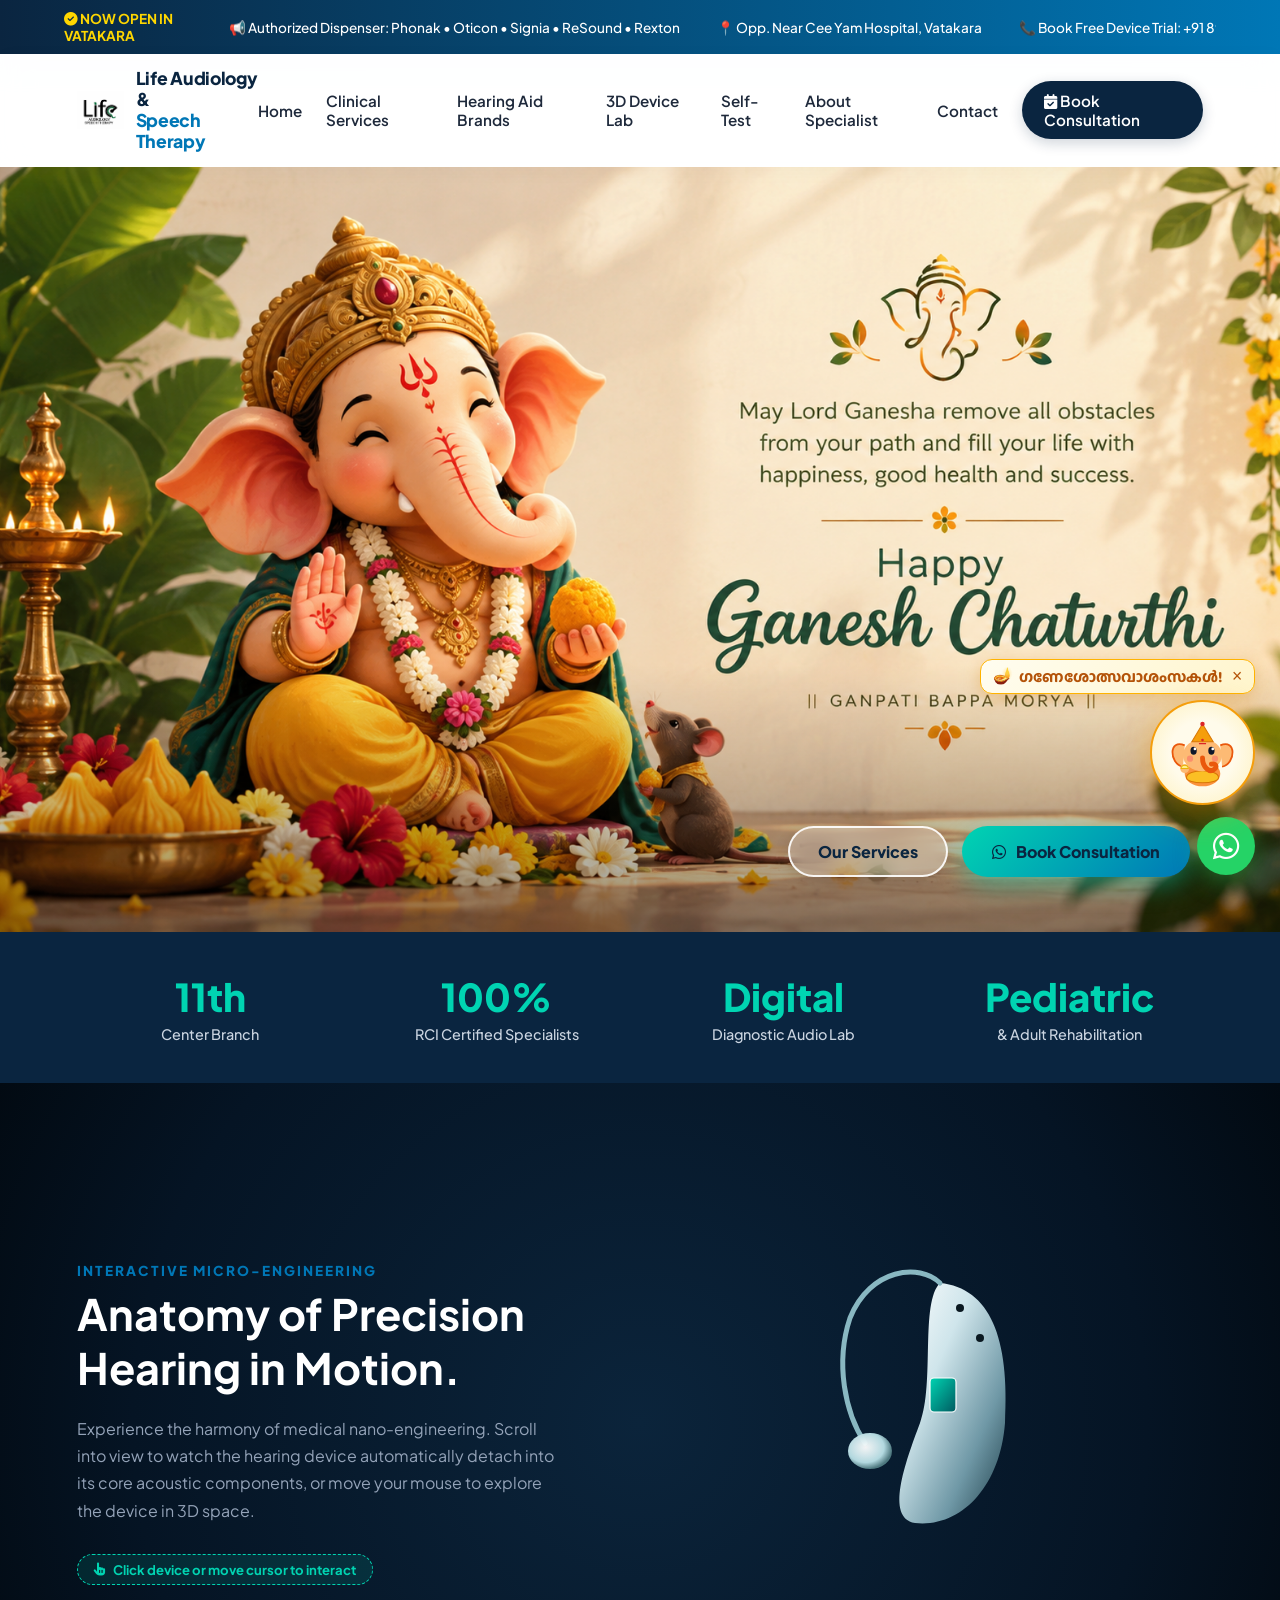
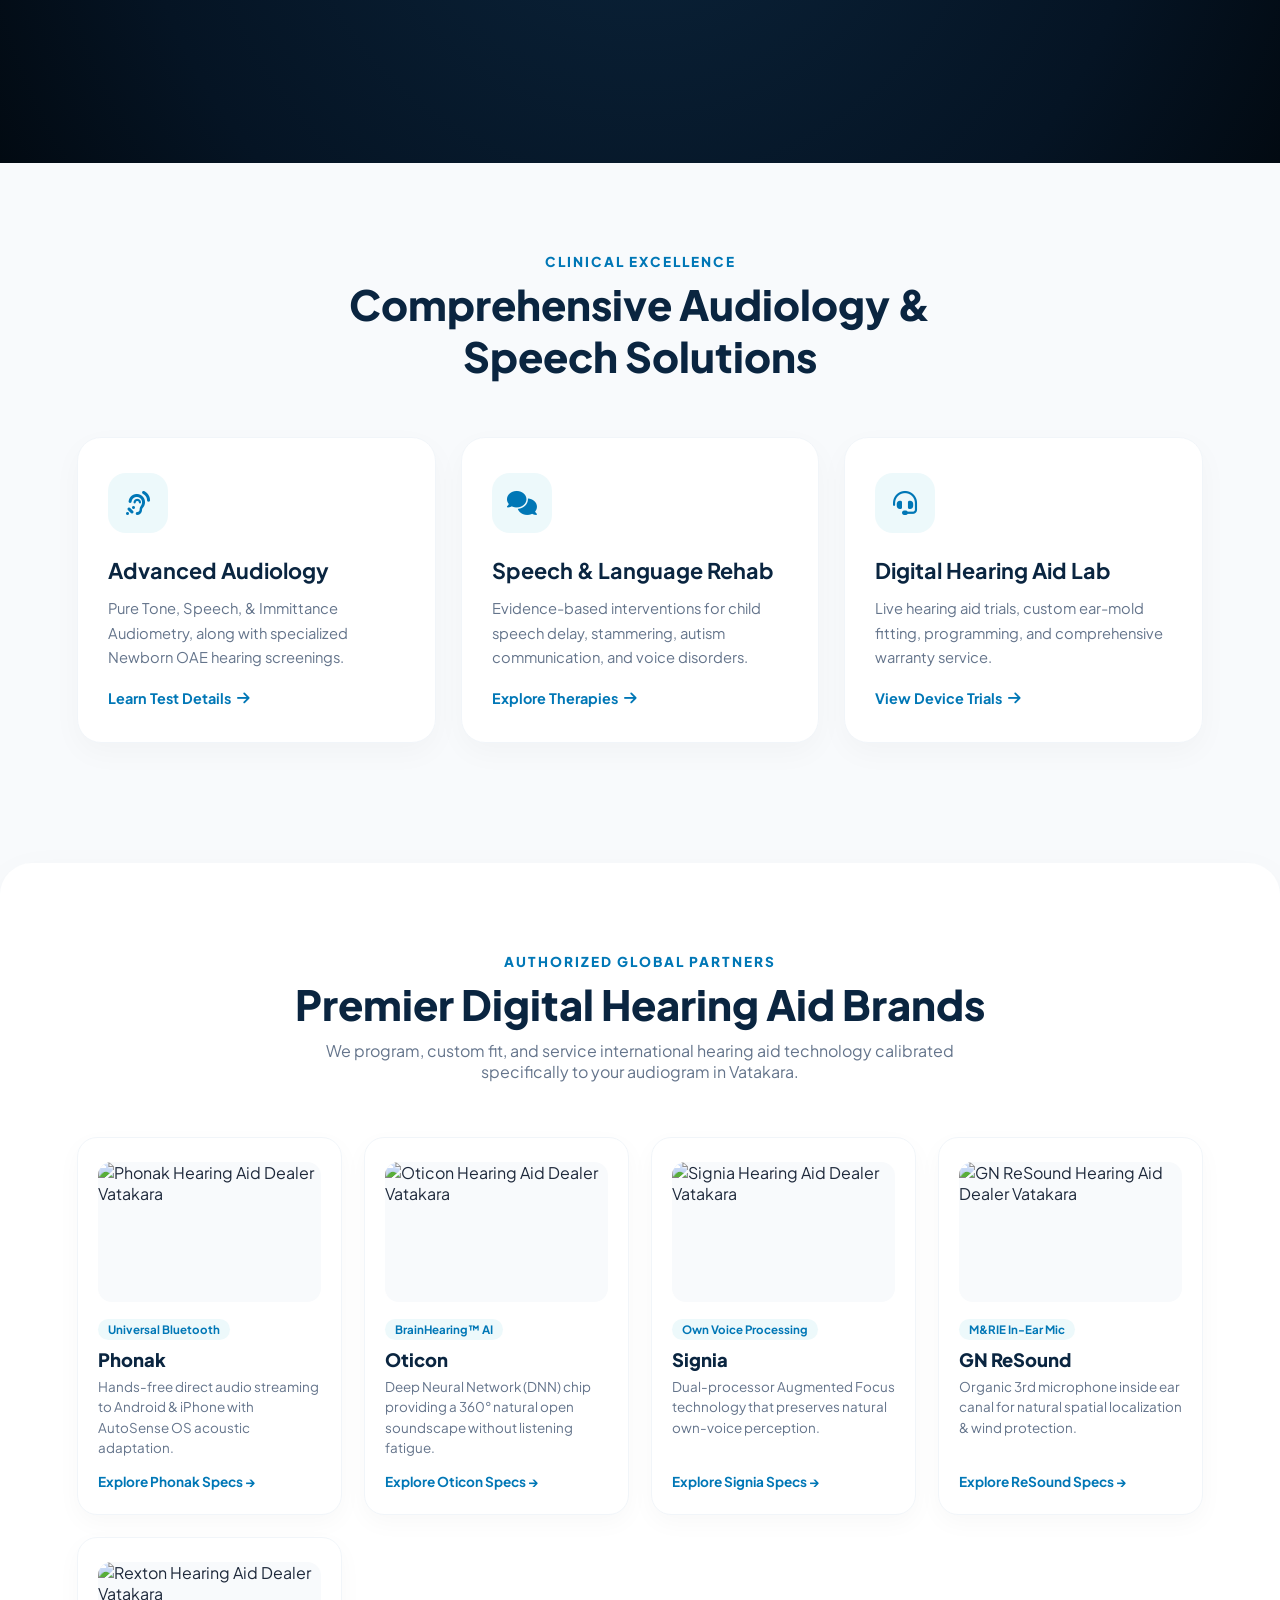
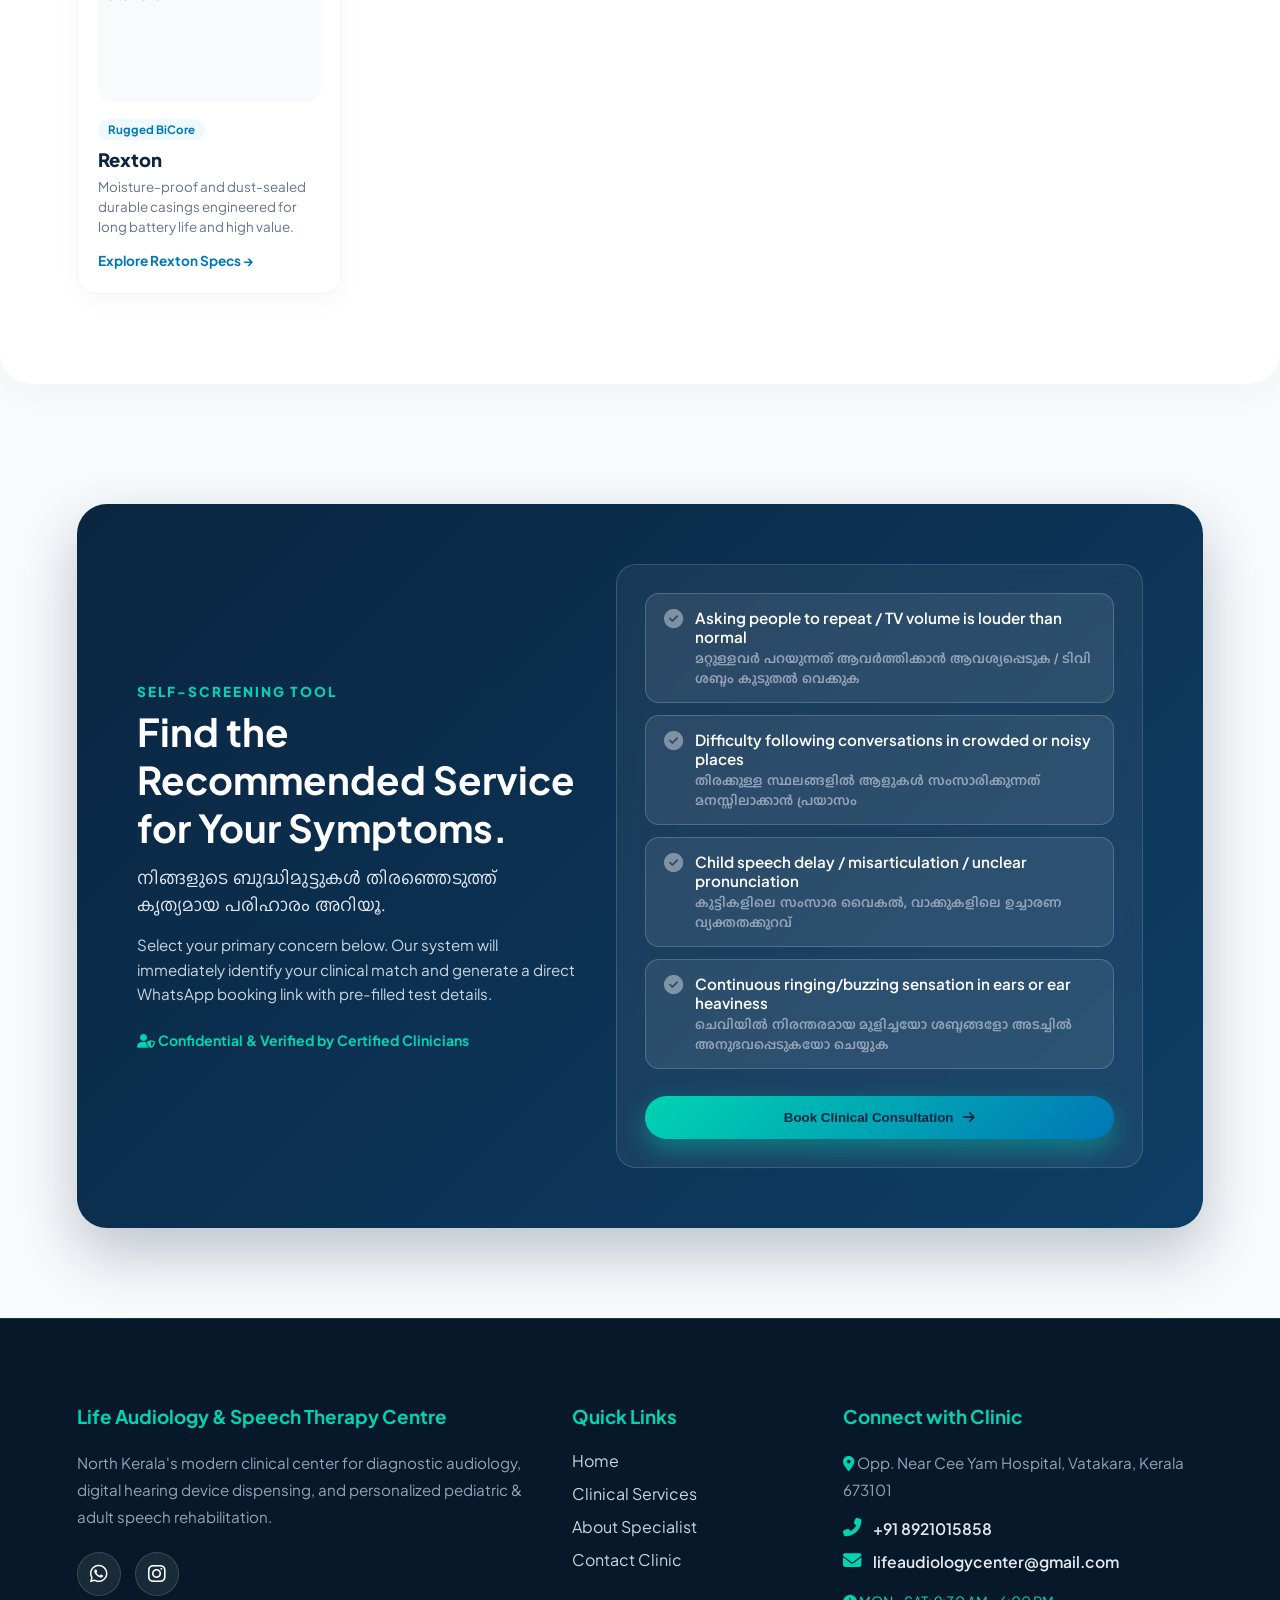
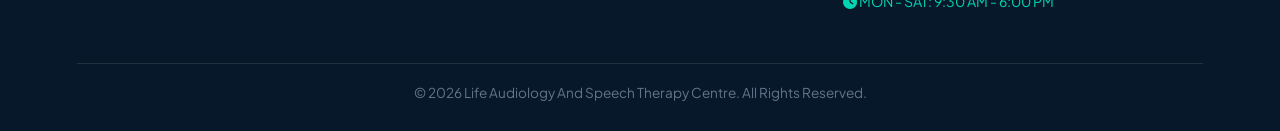
==== commit 486b23e0: "Update index.html" ====
--- a/index.html
+++ b/index.html
@@ -217,7 +217,7 @@
             height: 85vh;
             min-height: 560px;
             overflow: hidden;
-            background: #0b132b;
+            background: #FFFDF0;
         }
 
         .slide {
@@ -252,7 +252,7 @@
             box-sizing: border-box;
         }
 
-        /* Slide 1: Ganesh Chaturthi Hero Image */
+        /* Slide 1: Ganesh Chaturthi Hero Artwork */
         .ganesh-hero-slide {
             background-image: url('ganesh-chaturthi.png') !important;
             background-size: cover !important;
@@ -292,9 +292,9 @@
         }
 
         .btn-outline-glow {
-            background: rgba(255, 255, 255, 0.2);
+            background: rgba(255, 255, 255, 0.25);
             backdrop-filter: blur(10px);
-            border: 2px solid rgba(255, 255, 255, 0.85);
+            border: 2px solid rgba(255, 255, 255, 0.9);
             color: #0A2540;
             font-weight: 800;
             padding: 13px 28px;
@@ -385,7 +385,7 @@
             line-height: 1.25;
         }
 
-        /* --- 3D INTERACTIVE EXPLODING & RECONNECTING DEVICE LAB --- */
+        /* --- 3D INTERACTIVE DEVICE LAB --- */
         .cinematic-3d-section {
             background: radial-gradient(circle at center, #0B243B 0%, #051424 70%, #020A12 100%);
             color: #ffffff;
@@ -795,7 +795,7 @@
             text-align: center;
         }
 
-        /* --- KID GANESH FLOATING CORNER WIDGET --- */
+        /* --- BAL GANESH FLOATING CORNER WIDGET --- */
         .festive-widget-container {
             position: fixed;
             bottom: clamp(75px, 12vh, 95px);
@@ -1102,6 +1102,7 @@
         @keyframes pulseBanner { 0%, 100% { box-shadow: 0 4px 16px rgba(218, 140, 32, 0.3); } 50% { box-shadow: 0 6px 22px rgba(218, 140, 32, 0.6); } }
         @keyframes speechFade { 0%, 100% { opacity: 0; } 20%, 80% { opacity: 1; } }
 
+        /* Responsive Breakpoints & Mobile Image Aspect Ratio */
         @media (max-width: 992px) {
             .exploded-lab-grid, .quiz-container { grid-template-columns: 1fr; text-align: center; }
             .bento-grid, .home-brand-grid { grid-template-columns: 1fr; }
@@ -1109,8 +1110,37 @@
             .footer-grid { grid-template-columns: 1fr; }
             .nav-links { display: none; }
             .menu-toggle { display: block; }
-            .ganesh-hero-slide .ganesh-slide-overlay { align-items: center; justify-content: flex-end; }
-            .ganesh-hero-btns { margin-bottom: 15px; justify-content: center; }
+
+            /* Fits 16:9 banner without cropping artwork or text */
+            .slider-container {
+                height: auto !important;
+                min-height: unset !important;
+                aspect-ratio: 16 / 9;
+            }
+
+            .ganesh-hero-slide {
+                background-size: contain !important;
+                background-position: center center !important;
+                background-color: #FFFDF0 !important;
+            }
+
+            .ganesh-hero-slide .ganesh-slide-overlay {
+                padding: 10px !important;
+                justify-content: flex-end !important;
+                align-items: center !important;
+                background: transparent !important;
+            }
+
+            .ganesh-hero-btns {
+                margin-bottom: 5px !important;
+                gap: 8px !important;
+                justify-content: center !important;
+            }
+
+            .ganesh-hero-btns a {
+                padding: 7px 14px !important;
+                font-size: 0.75rem !important;
+            }
         }
     </style>
 </head>
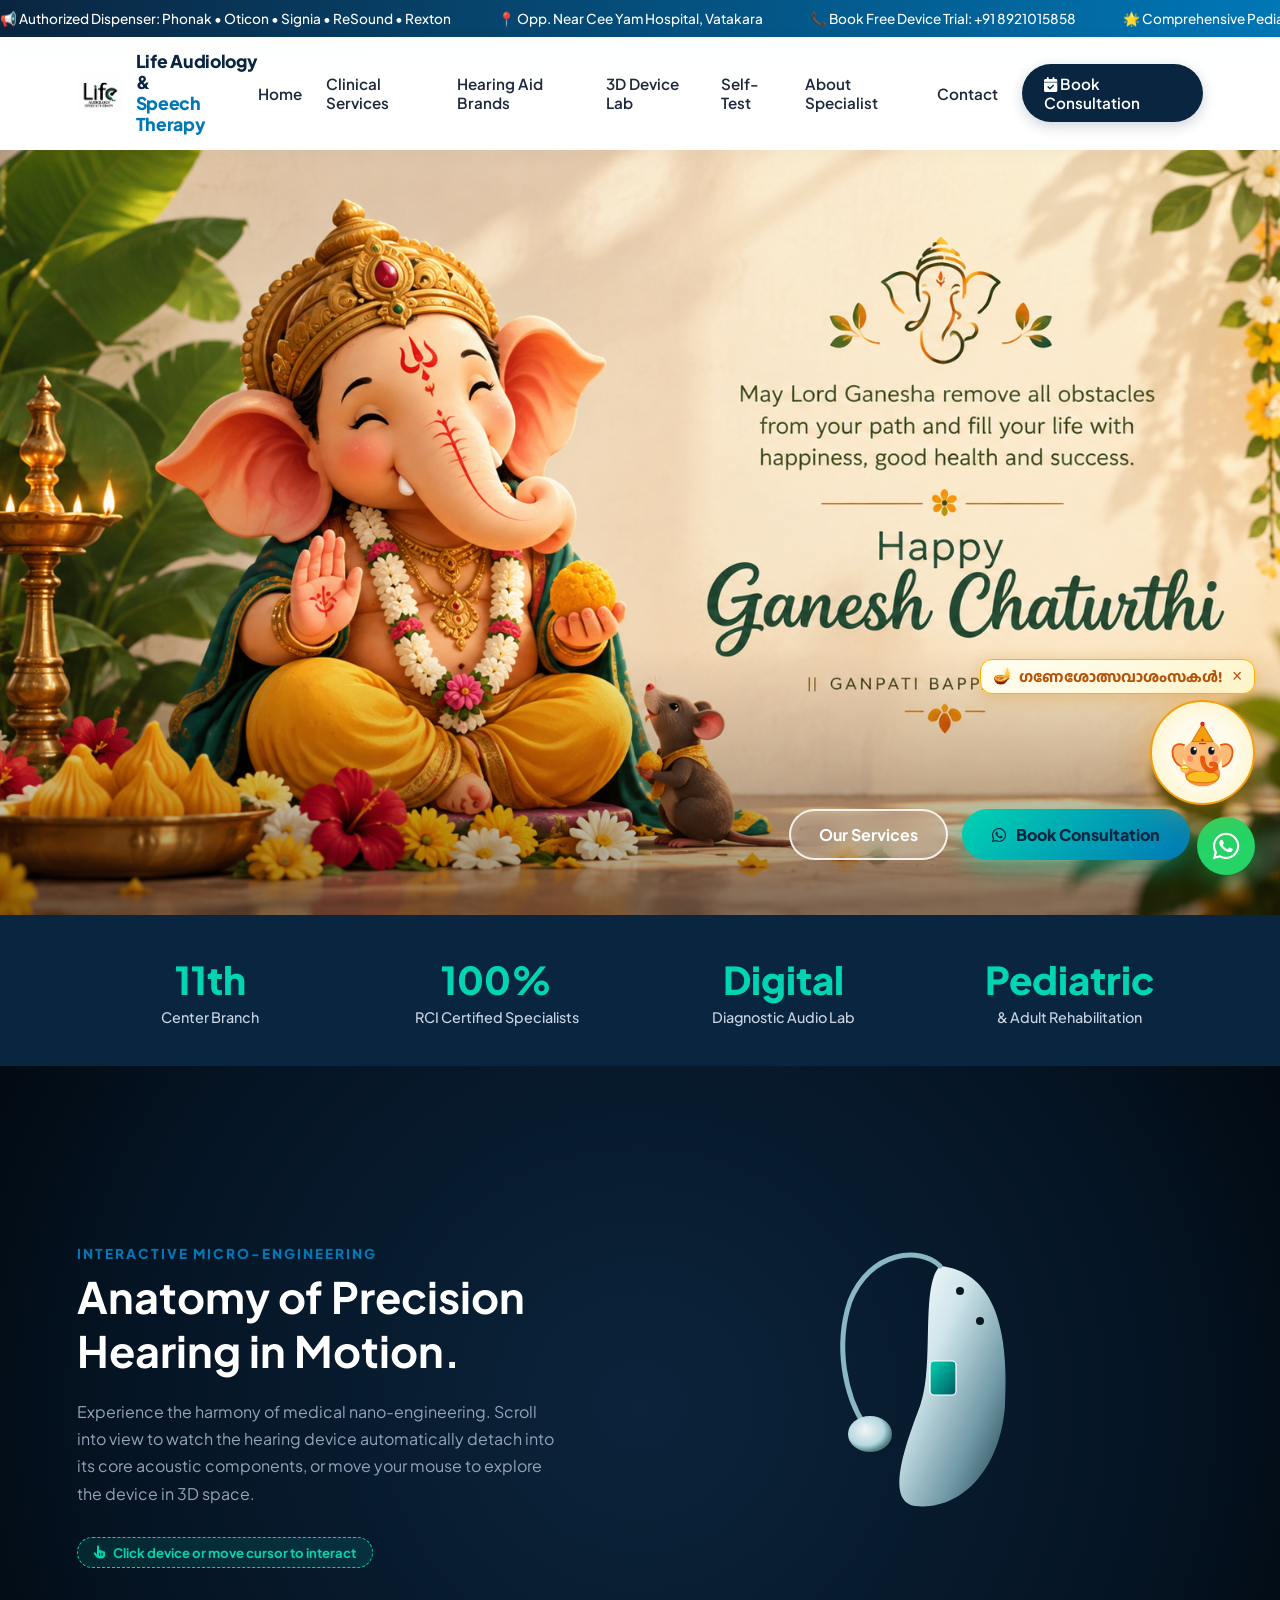
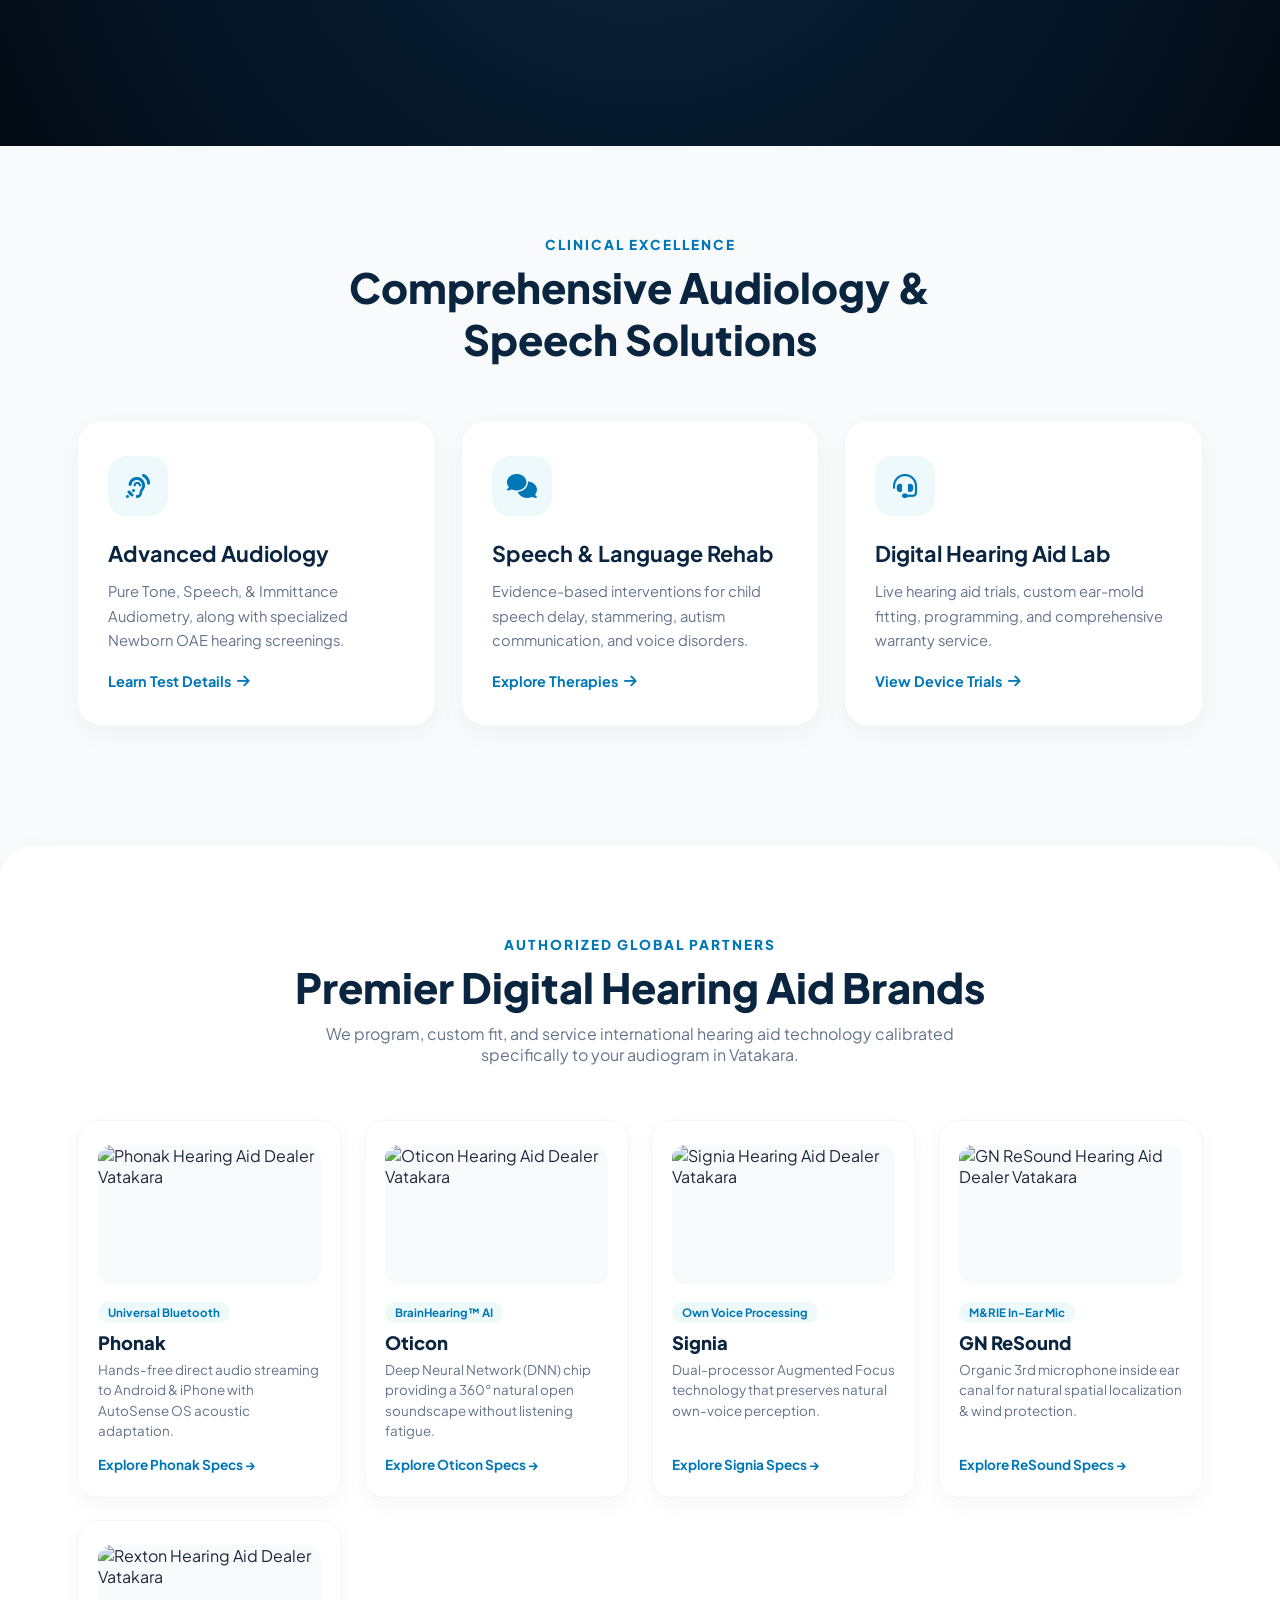
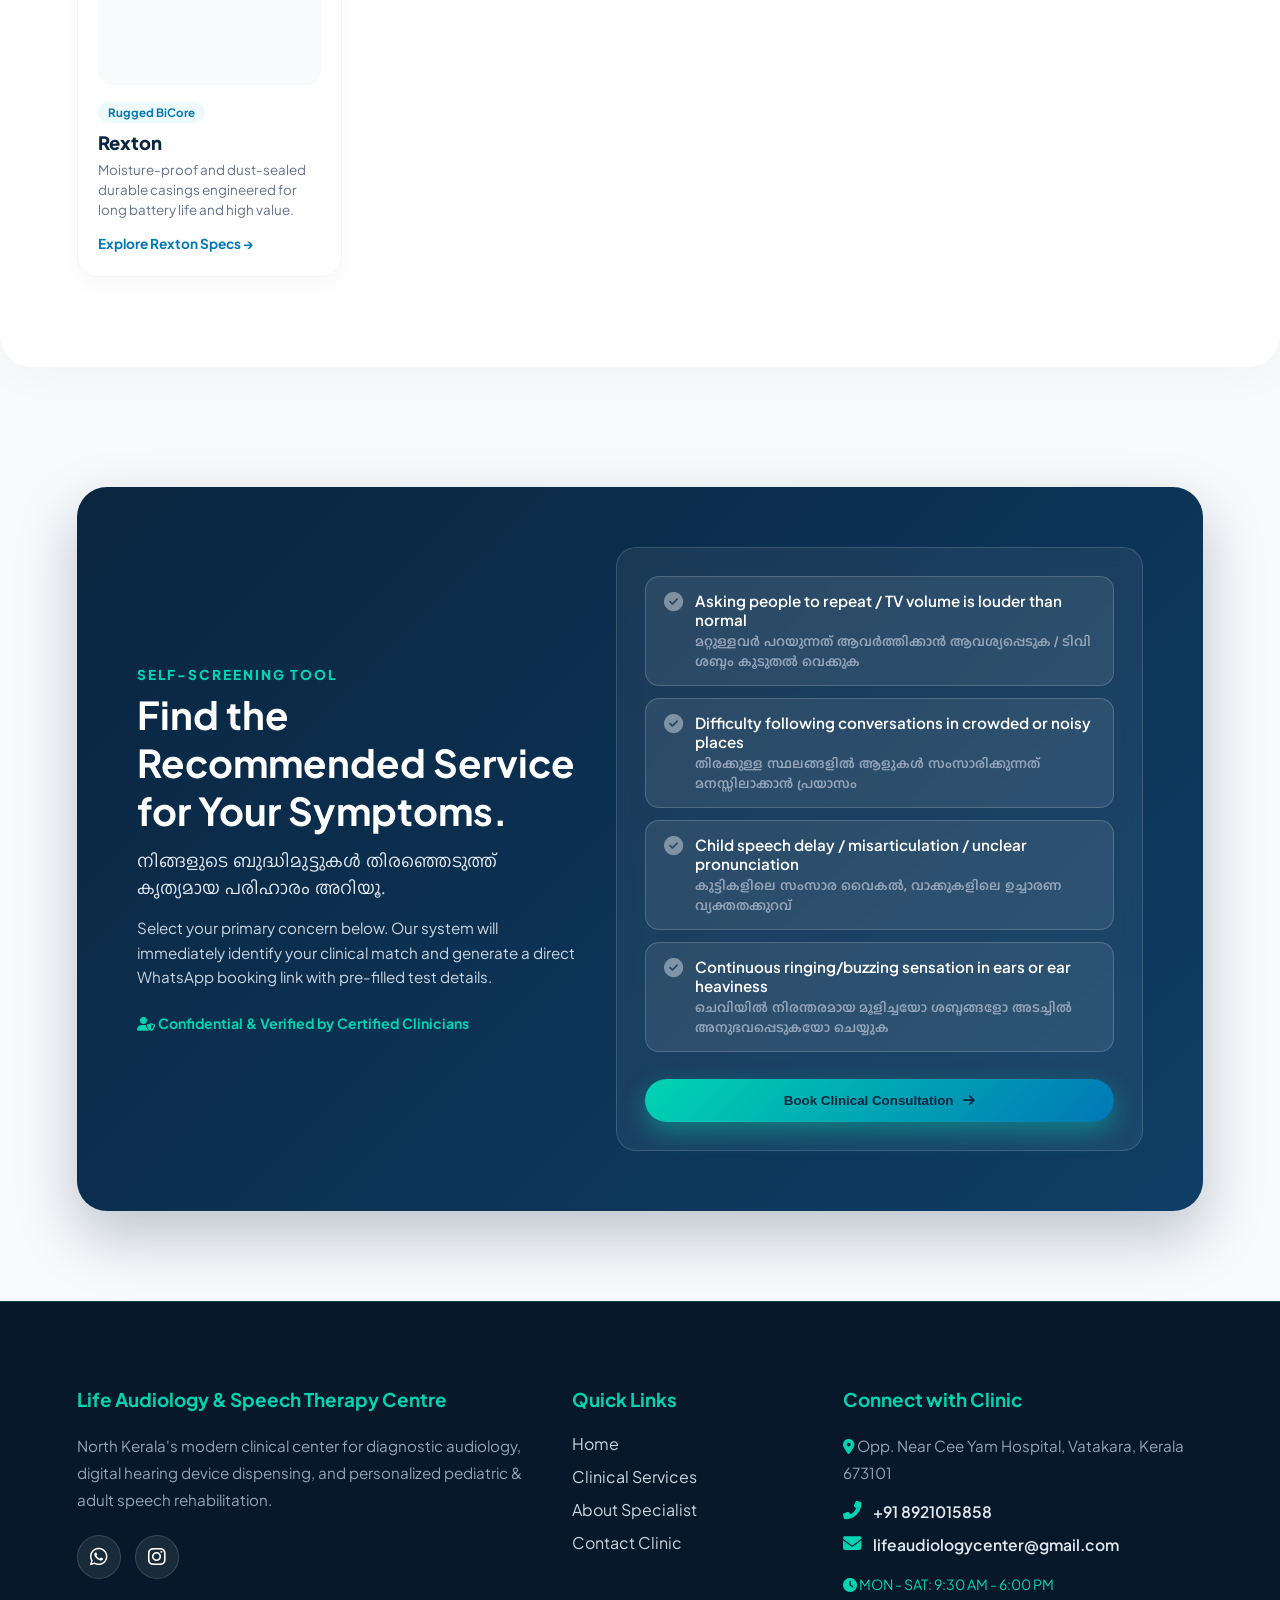
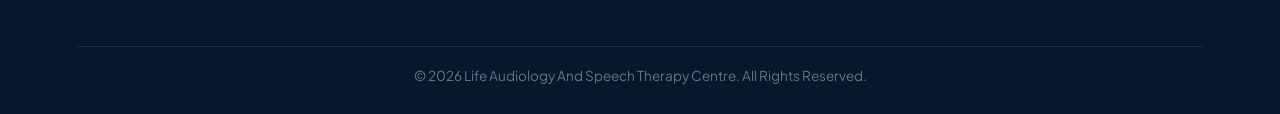
==== commit f287fd0e: "Update index.html" ====
--- a/index.html
+++ b/index.html
@@ -105,29 +105,29 @@
             overflow-x: hidden;
         }
 
-        /* --- TICKER ANNOUNCEMENT --- */
+        /* --- TICKER ANNOUNCEMENT (FULL WIDTH AUTO SLIDE) --- */
         .top-announcement-bar {
             background: linear-gradient(90deg, #0A2540, #0077B6);
             color: #ffffff;
-            padding: 10px 5%;
+            padding: 10px 0;
             font-size: 0.85rem;
-            display: flex;
-            justify-content: space-between;
-            align-items: center;
+            overflow: hidden;
+            width: 100%;
         }
 
         .ticker-wrap {
+            width: 100%;
             overflow: hidden;
             white-space: nowrap;
         }
 
         .ticker {
             display: inline-block;
-            animation: tickerSlide 26s linear infinite;
+            animation: tickerSlide 22s linear infinite;
         }
 
         .ticker-item {
-            margin-right: 35px;
+            margin-right: 45px;
             font-weight: 500;
         }
 
@@ -217,7 +217,7 @@
             height: 85vh;
             min-height: 560px;
             overflow: hidden;
-            background: #FFFDF0;
+            background: #0B132B;
         }
 
         .slide {
@@ -245,14 +245,14 @@
         .slide-overlay {
             width: 100%;
             max-width: 950px;
-            padding: 0 15px;
+            padding: 0 20px;
             text-align: center;
             color: #ffffff;
             z-index: 3;
             box-sizing: border-box;
         }
 
-        /* Slide 1: Ganesh Chaturthi Hero Artwork */
+        /* Slide 1: Ganesh Chaturthi Hero Custom Artwork */
         .ganesh-hero-slide {
             background-image: url('ganesh-chaturthi.png') !important;
             background-size: cover !important;
@@ -282,6 +282,24 @@
             flex-wrap: wrap;
         }
 
+        /* Hero Typography */
+        .hero-title-responsive {
+            font-size: clamp(1.6rem, 4.2vw, 3.4rem);
+            font-weight: 800;
+            margin-bottom: 12px;
+            line-height: 1.2;
+            text-shadow: 0 2px 10px rgba(0, 0, 0, 0.6);
+            word-wrap: break-word;
+        }
+
+        .hero-desc-responsive {
+            font-size: clamp(0.95rem, 2vw, 1.15rem);
+            max-width: 680px;
+            margin: 0 auto;
+            line-height: 1.6;
+            text-shadow: 0 1px 6px rgba(0, 0, 0, 0.6);
+        }
+
         .hero-btns-row {
             display: flex;
             gap: 16px;
@@ -291,17 +309,19 @@
             flex-wrap: wrap;
         }
 
+        /* Prominent, readable buttons across slides */
         .btn-outline-glow {
-            background: rgba(255, 255, 255, 0.25);
+            background: rgba(255, 255, 255, 0.2);
             backdrop-filter: blur(10px);
-            border: 2px solid rgba(255, 255, 255, 0.9);
-            color: #0A2540;
-            font-weight: 800;
+            border: 2px solid rgba(255, 255, 255, 0.85);
+            color: #ffffff;
+            font-weight: 700;
             padding: 13px 28px;
             border-radius: 50px;
             text-decoration: none;
+            display: inline-flex;
+            align-items: center;
             transition: all 0.3s ease;
-            box-shadow: 0 4px 15px rgba(0, 0, 0, 0.12);
         }
 
         .btn-outline-glow:hover {
@@ -385,7 +405,7 @@
             line-height: 1.25;
         }
 
-        /* --- 3D INTERACTIVE DEVICE LAB --- */
+        /* --- 3D INTERACTIVE EXPLODING & RECONNECTING DEVICE LAB --- */
         .cinematic-3d-section {
             background: radial-gradient(circle at center, #0B243B 0%, #051424 70%, #020A12 100%);
             color: #ffffff;
@@ -1102,7 +1122,7 @@
         @keyframes pulseBanner { 0%, 100% { box-shadow: 0 4px 16px rgba(218, 140, 32, 0.3); } 50% { box-shadow: 0 6px 22px rgba(218, 140, 32, 0.6); } }
         @keyframes speechFade { 0%, 100% { opacity: 0; } 20%, 80% { opacity: 1; } }
 
-        /* Responsive Breakpoints & Mobile Image Aspect Ratio */
+        /* Responsive Breakpoints & Mobile Optimization */
         @media (max-width: 992px) {
             .exploded-lab-grid, .quiz-container { grid-template-columns: 1fr; text-align: center; }
             .bento-grid, .home-brand-grid { grid-template-columns: 1fr; }
@@ -1111,51 +1131,72 @@
             .nav-links { display: none; }
             .menu-toggle { display: block; }
 
-            /* Fits 16:9 banner without cropping artwork or text */
+            /* Mobile adjustments for slider */
             .slider-container {
-                height: auto !important;
-                min-height: unset !important;
-                aspect-ratio: 16 / 9;
+                height: 60vh !important;
+                min-height: 480px !important;
             }
 
+            /* Responsive mobile slide 1 */
             .ganesh-hero-slide {
-                background-size: contain !important;
-                background-position: center center !important;
-                background-color: #FFFDF0 !important;
+                background-size: cover !important;
+                background-position: center 30% !important;
             }
 
             .ganesh-hero-slide .ganesh-slide-overlay {
-                padding: 10px !important;
+                align-items: center !important;
                 justify-content: flex-end !important;
-                align-items: center !important;
-                background: transparent !important;
+                padding: 20px !important;
             }
 
             .ganesh-hero-btns {
-                margin-bottom: 5px !important;
-                gap: 8px !important;
+                margin-bottom: 10px !important;
                 justify-content: center !important;
+                gap: 10px !important;
             }
 
             .ganesh-hero-btns a {
-                padding: 7px 14px !important;
-                font-size: 0.75rem !important;
+                padding: 10px 18px !important;
+                font-size: 0.85rem !important;
+            }
+
+            /* Prevent mobile text clipping on Slide 2 & 3 */
+            .hero-title-responsive {
+                font-size: clamp(1.45rem, 5.5vw, 2.2rem) !important;
+                line-height: 1.25 !important;
+                margin-bottom: 10px !important;
+                padding: 0 5px !important;
+            }
+
+            .hero-desc-responsive {
+                font-size: 0.92rem !important;
+                line-height: 1.5 !important;
+                padding: 0 10px !important;
+            }
+
+            .hero-btns-row {
+                margin-top: 18px !important;
+                gap: 10px !important;
+            }
+
+            .hero-btns-row .btn-outline-glow,
+            .hero-btns-row .btn-primary-glow {
+                padding: 10px 20px !important;
+                font-size: 0.85rem !important;
             }
         }
     </style>
 </head>
 <body>
 
-<!-- TICKER BAR -->
+<!-- TICKER BAR (CONTINUOUS ROLLING TEXT) -->
 <div class="top-announcement-bar">
-    <div style="font-weight: 700; color: #FFD700;">
-        <i class="fas fa-check-circle"></i> NOW OPEN IN VATAKARA
-    </div>
     <div class="ticker-wrap">
         <div class="ticker">
             <span class="ticker-item">📢 Authorized Dispenser: Phonak • Oticon • Signia • ReSound • Rexton</span>
             <span class="ticker-item">📍 Opp. Near Cee Yam Hospital, Vatakara</span>
             <span class="ticker-item">📞 Book Free Device Trial: +91 8921015858</span>
+            <span class="ticker-item">🌟 Comprehensive Pediatric & Adult Speech Rehabilitation</span>
         </div>
     </div>
 </div>
@@ -1198,12 +1239,12 @@
     </div>
 
     <!-- SLIDE 2: AUDIOLOGY CARE -->
-    <div class="slide" style="background-image: linear-gradient(rgba(0,0,0,0.6),rgba(0,0,0,0.6)), url('https://images.unsplash.com/photo-1576091160550-2173dba999ef?auto=format&fit=crop&q=80&w=1500');">
+    <div class="slide" style="background-image: linear-gradient(rgba(0,0,0,0.65),rgba(0,0,0,0.65)), url('https://images.unsplash.com/photo-1576091160550-2173dba999ef?auto=format&fit=crop&q=80&w=1500');">
         <div class="slide-overlay">
-            <h1 style="font-size: clamp(2rem, 4vw, 3.4rem); font-weight: 800; margin-bottom: 12px;">Precision Diagnostic Hearing Care</h1>
-            <p style="font-size: 1.1rem; max-width: 680px; margin: 0 auto;">Comprehensive computerized evaluations from newborn screenings to adult speech audiometry.</p>
+            <h1 class="hero-title-responsive">Precision Diagnostic Hearing Care</h1>
+            <p class="hero-desc-responsive">Comprehensive computerized evaluations from newborn screenings to adult speech audiometry.</p>
             <div class="hero-btns-row">
-                <a href="/services" class="btn-outline-glow" style="color: #fff;">Our Services</a>
+                <a href="/services" class="btn-outline-glow">Our Services</a>
                 <a href="https://wa.me/918921015858?text=Hello%20Life%20Audiology!%20I%20would%20like%20to%20book%20an%20audiology%20test." class="btn-primary-glow" target="_blank">
                     <i class="fab fa-whatsapp"></i> Book Now
                 </a>
@@ -1212,12 +1253,12 @@
     </div>
 
     <!-- SLIDE 3: SPEECH THERAPY -->
-    <div class="slide" style="background-image: linear-gradient(rgba(0,0,0,0.6),rgba(0,0,0,0.6)), url('https://images.unsplash.com/photo-1581056771107-24ca5f033842?auto=format&fit=crop&q=80&w=1500');">
+    <div class="slide" style="background-image: linear-gradient(rgba(0,0,0,0.65),rgba(0,0,0,0.65)), url('https://images.unsplash.com/photo-1581056771107-24ca5f033842?auto=format&fit=crop&q=80&w=1500');">
         <div class="slide-overlay">
-            <h1 style="font-size: clamp(2rem, 4vw, 3.4rem); font-weight: 800; margin-bottom: 12px;">Find Confidence in Every Word</h1>
-            <p style="font-size: 1.1rem; max-width: 680px; margin: 0 auto;">Evidence-based speech therapy for pediatric speech delay, stuttering, and voice recovery.</p>
+            <h1 class="hero-title-responsive">Find Confidence in Every Word</h1>
+            <p class="hero-desc-responsive">Evidence-based speech therapy for pediatric speech delay, stuttering, and voice recovery.</p>
             <div class="hero-btns-row">
-                <a href="/services" class="btn-outline-glow" style="color: #fff;">Our Services</a>
+                <a href="/services" class="btn-outline-glow">Our Services</a>
                 <a href="https://wa.me/918921015858?text=Hello%20Life%20Audiology!%20I%20would%20like%20to%20book%20a%20speech%20therapy%20session." class="btn-primary-glow" target="_blank">
                     <i class="fab fa-whatsapp"></i> Book Now
                 </a>
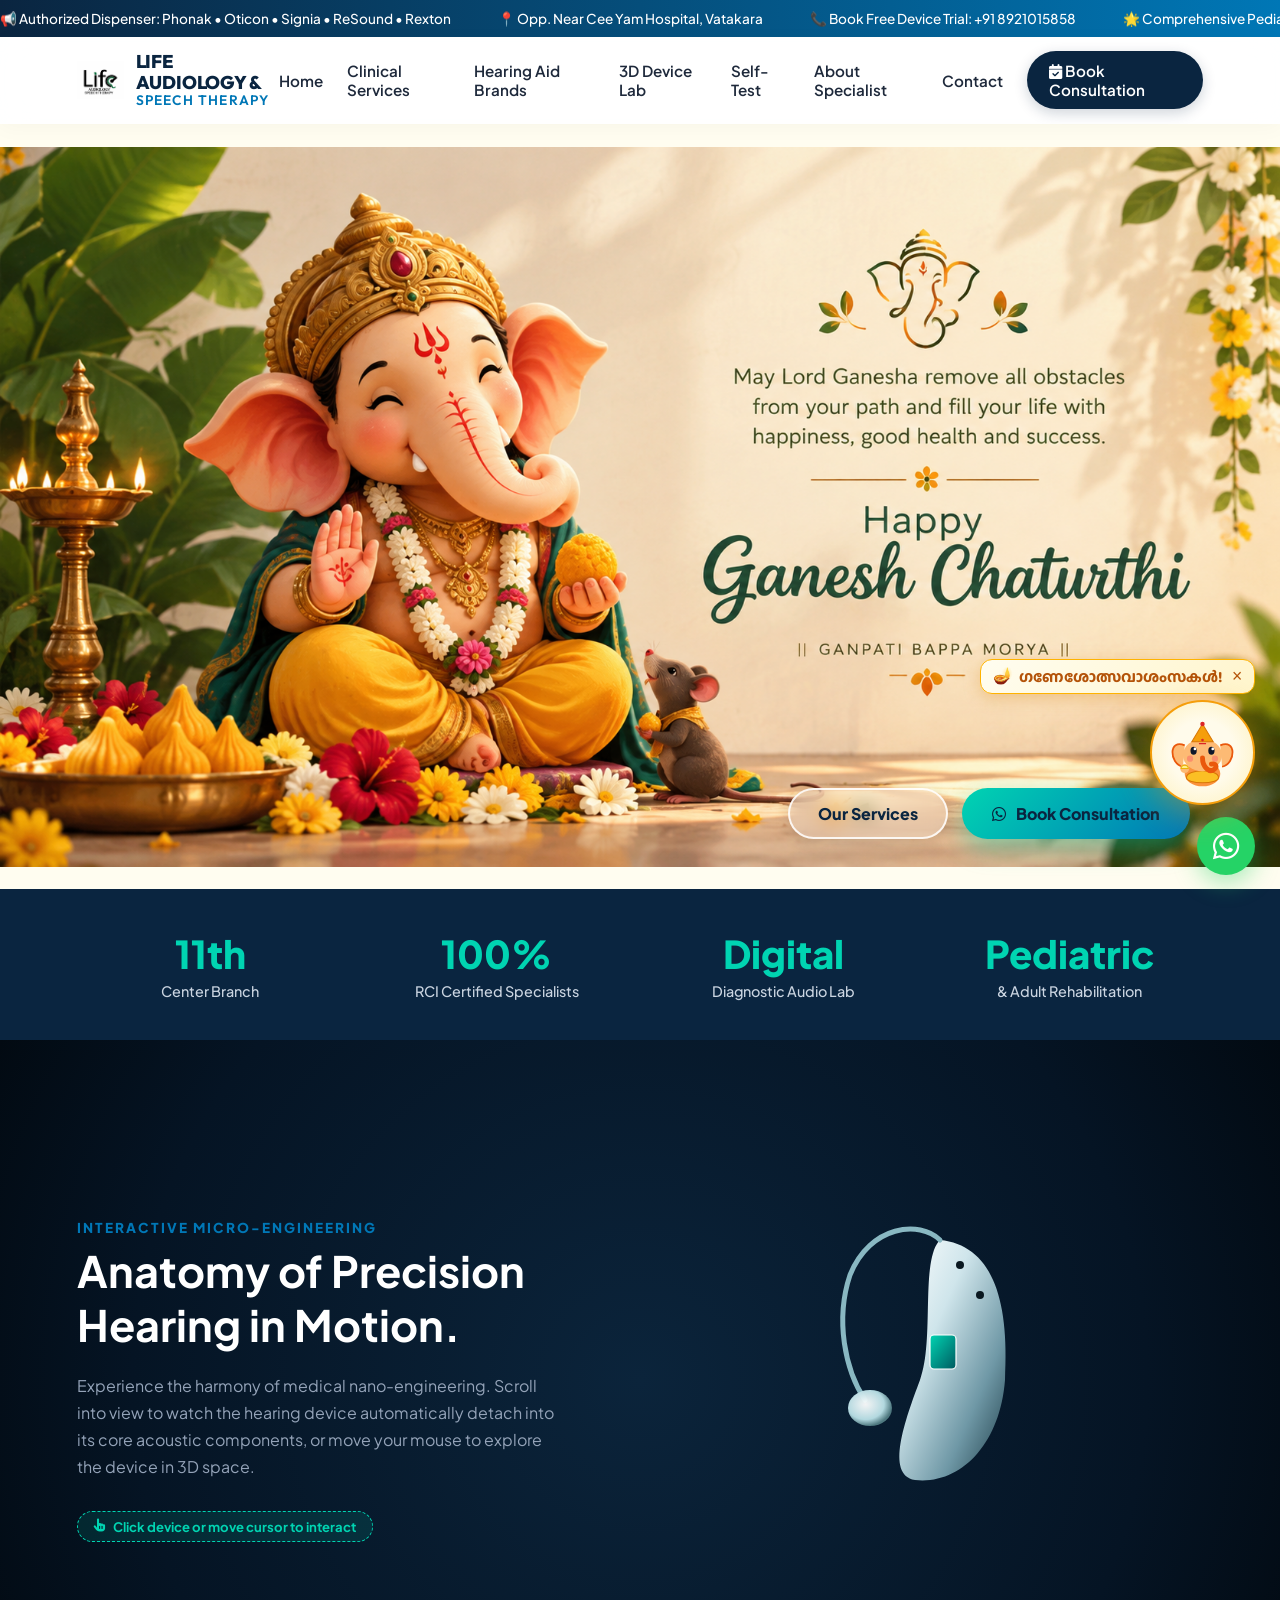
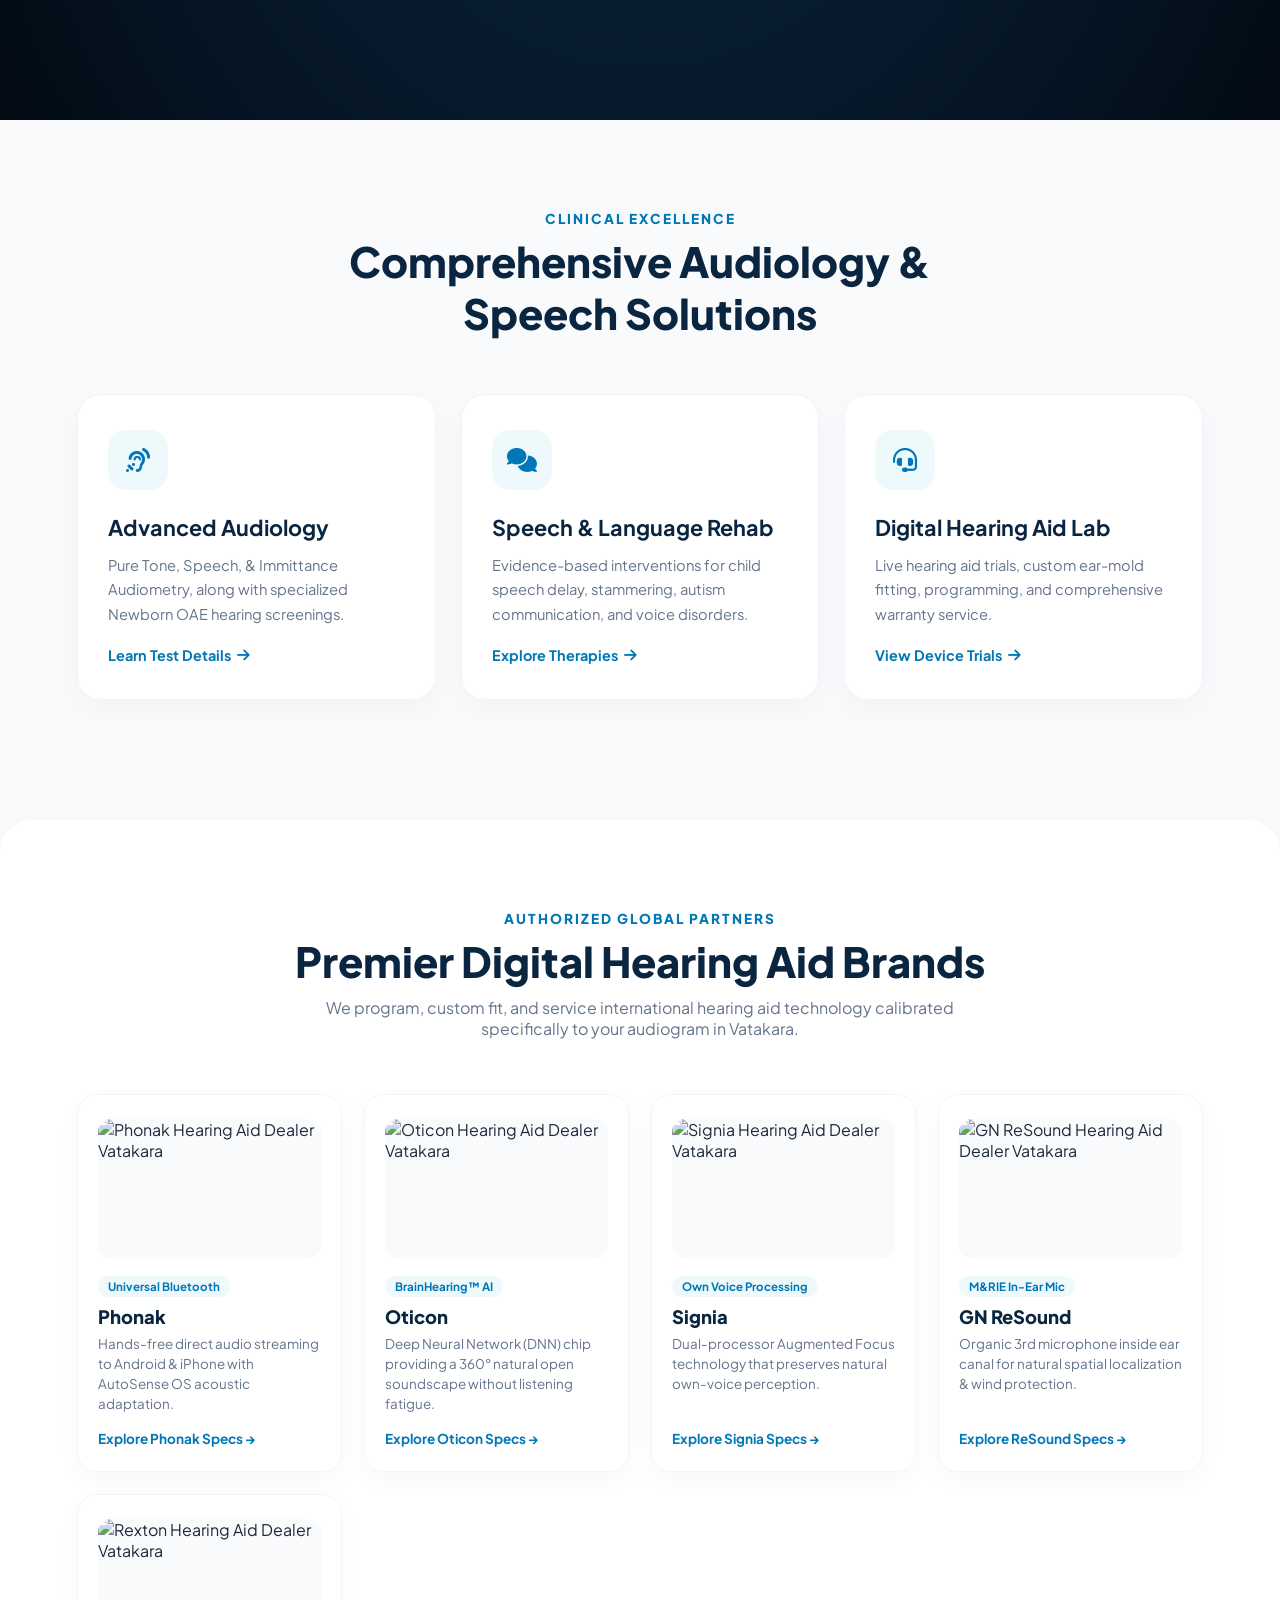
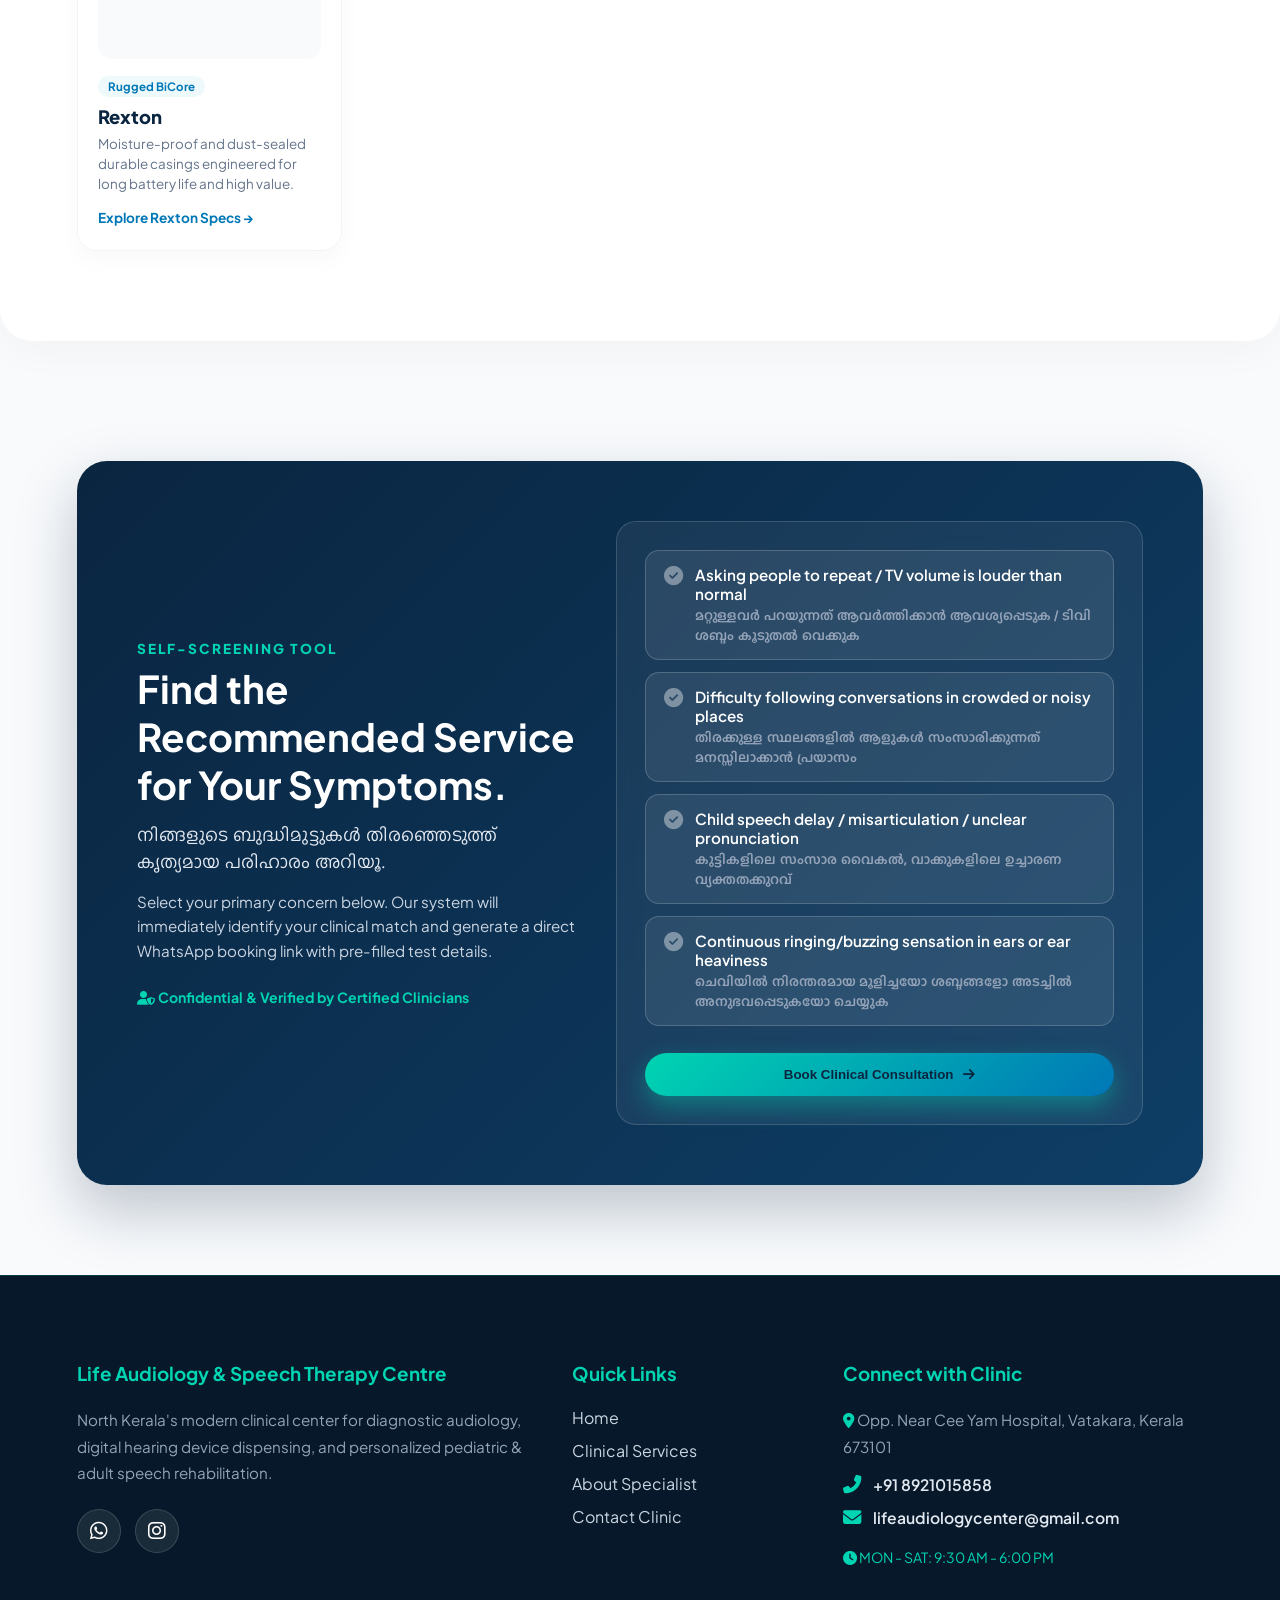
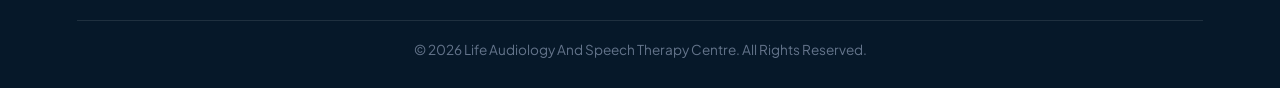
==== commit af1adeaf: "Update index.html" ====
--- a/index.html
+++ b/index.html
@@ -31,7 +31,7 @@
     <!-- Google Typography -->
     <link rel="preconnect" href="https://fonts.googleapis.com">
     <link rel="preconnect" href="https://fonts.gstatic.com" crossorigin>
-    <link href="https://fonts.googleapis.com/css2?family=Plus+Jakarta+Sans:wght@400;500;600;700;800&family=Baloo+Chettan+2:wght@600;700;800&family=Chilanka&family=Caveat:wght@600;700&family=Great+Vibes&display=swap" rel="stylesheet">
+    <link href="https://fonts.googleapis.com/css2?family=Plus+Jakarta+Sans:wght@400;500;600;700;800&family=Baloo+Chettan+2:wght@600;700;800&family=Chilanka&family=Caveat:wght@600;700&family=Great+Vibes&family=Outfit:wght@500;600;700;800;900&display=swap" rel="stylesheet">
 
     <meta name="google-site-verification" content="TNwDsCpj-ceJZMFH5-8pXSEoVfyGPrb0R7BiZpZ_d8Y" />
 
@@ -159,16 +159,23 @@
             text-decoration: none;
         }
 
+        /* Premium Modern Font Style for Brand Name */
         .logo-text {
+            font-family: 'Outfit', 'Plus Jakarta Sans', sans-serif;
             font-weight: 800;
             color: var(--primary);
-            font-size: 1.1rem;
-            line-height: 1.2;
-            letter-spacing: -0.3px;
+            font-size: 1.15rem;
+            line-height: 1.15;
+            letter-spacing: -0.2px;
+            text-transform: uppercase;
         }
 
         .logo-text span {
             color: var(--secondary);
+            font-weight: 600;
+            font-size: 0.86rem;
+            letter-spacing: 1.2px;
+            display: block;
         }
 
         .nav-links {
@@ -217,7 +224,7 @@
             height: 85vh;
             min-height: 560px;
             overflow: hidden;
-            background: #0B132B;
+            background: #FFFDF0;
         }
 
         .slide {
@@ -252,12 +259,13 @@
             box-sizing: border-box;
         }
 
-        /* Slide 1: Ganesh Chaturthi Hero Custom Artwork */
+        /* Slide 1: Ganesh Chaturthi Hero Custom Artwork (Contained to Avoid Zoom/Cut-off) */
         .ganesh-hero-slide {
             background-image: url('ganesh-chaturthi.png') !important;
-            background-size: cover !important;
+            background-size: contain !important;
             background-position: center center !important;
             background-repeat: no-repeat !important;
+            background-color: #FFFDF0 !important;
             display: flex;
             align-items: flex-end;
             justify-content: flex-end;
@@ -272,13 +280,12 @@
             align-items: flex-end;
             padding: 35px 7%;
             box-sizing: border-box;
-            background: linear-gradient(180deg, transparent 65%, rgba(0, 0, 0, 0.4) 100%);
         }
 
         .ganesh-hero-btns {
             display: flex;
             gap: 14px;
-            margin-bottom: 20px;
+            margin-bottom: 15px;
             flex-wrap: wrap;
         }
 
@@ -309,19 +316,19 @@
             flex-wrap: wrap;
         }
 
-        /* Prominent, readable buttons across slides */
         .btn-outline-glow {
-            background: rgba(255, 255, 255, 0.2);
+            background: rgba(255, 255, 255, 0.25);
             backdrop-filter: blur(10px);
             border: 2px solid rgba(255, 255, 255, 0.85);
-            color: #ffffff;
-            font-weight: 700;
+            color: #0A2540;
+            font-weight: 800;
             padding: 13px 28px;
             border-radius: 50px;
             text-decoration: none;
             display: inline-flex;
             align-items: center;
             transition: all 0.3s ease;
+            box-shadow: 0 4px 15px rgba(0, 0, 0, 0.12);
         }
 
         .btn-outline-glow:hover {
@@ -1122,7 +1129,7 @@
         @keyframes pulseBanner { 0%, 100% { box-shadow: 0 4px 16px rgba(218, 140, 32, 0.3); } 50% { box-shadow: 0 6px 22px rgba(218, 140, 32, 0.6); } }
         @keyframes speechFade { 0%, 100% { opacity: 0; } 20%, 80% { opacity: 1; } }
 
-        /* Responsive Breakpoints & Mobile Optimization */
+        /* Responsive Breakpoints & Clean Proportion Preservation */
         @media (max-width: 992px) {
             .exploded-lab-grid, .quiz-container { grid-template-columns: 1fr; text-align: center; }
             .bento-grid, .home-brand-grid { grid-template-columns: 1fr; }
@@ -1131,58 +1138,62 @@
             .nav-links { display: none; }
             .menu-toggle { display: block; }
 
-            /* Mobile adjustments for slider */
+            /* Maintain true 16:9 banner proportion so image is never zoomed or cut off */
             .slider-container {
-                height: 60vh !important;
-                min-height: 480px !important;
+                height: auto !important;
+                min-height: 240px !important;
+                aspect-ratio: 16 / 9;
             }
 
-            /* Responsive mobile slide 1 */
             .ganesh-hero-slide {
-                background-size: cover !important;
-                background-position: center 30% !important;
+                background-size: contain !important;
+                background-position: center center !important;
+                background-color: #FFFDF0 !important;
             }
 
             .ganesh-hero-slide .ganesh-slide-overlay {
+                padding: 10px 14px !important;
+                justify-content: flex-end !important;
                 align-items: center !important;
-                justify-content: flex-end !important;
-                padding: 20px !important;
             }
 
             .ganesh-hero-btns {
-                margin-bottom: 10px !important;
+                margin-bottom: 5px !important;
+                gap: 8px !important;
                 justify-content: center !important;
-                gap: 10px !important;
             }
 
             .ganesh-hero-btns a {
-                padding: 10px 18px !important;
-                font-size: 0.85rem !important;
+                padding: 6px 14px !important;
+                font-size: 0.76rem !important;
             }
 
-            /* Prevent mobile text clipping on Slide 2 & 3 */
+            /* Responsive Text & Button Adjustments for Slide 2 & 3 */
             .hero-title-responsive {
-                font-size: clamp(1.45rem, 5.5vw, 2.2rem) !important;
+                font-size: clamp(1.25rem, 5vw, 1.8rem) !important;
                 line-height: 1.25 !important;
-                margin-bottom: 10px !important;
-                padding: 0 5px !important;
+                margin-bottom: 8px !important;
             }
 
             .hero-desc-responsive {
-                font-size: 0.92rem !important;
-                line-height: 1.5 !important;
-                padding: 0 10px !important;
+                font-size: 0.82rem !important;
+                line-height: 1.4 !important;
+                padding: 0 8px !important;
+                display: -webkit-box;
+                -webkit-line-clamp: 2;
+                -webkit-box-orient: vertical;
+                overflow: hidden;
             }
 
             .hero-btns-row {
-                margin-top: 18px !important;
-                gap: 10px !important;
+                margin-top: 14px !important;
+                gap: 8px !important;
             }
 
             .hero-btns-row .btn-outline-glow,
             .hero-btns-row .btn-primary-glow {
-                padding: 10px 20px !important;
-                font-size: 0.85rem !important;
+                padding: 7px 16px !important;
+                font-size: 0.78rem !important;
             }
         }
     </style>
@@ -1205,7 +1216,10 @@
 <nav>
     <a href="/" class="nav-logo">
         <img src="logo.png" alt="Logo" style="height: 38px;" onerror="this.style.display='none'">
-        <div class="logo-text">Life Audiology &<br><span>Speech Therapy</span></div>
+        <div class="logo-text">
+            Life Audiology &amp;
+            <span>Speech Therapy</span>
+        </div>
     </a>
 
     <div class="menu-toggle" id="mobile-menu"><i class="fas fa-bars"></i></div>
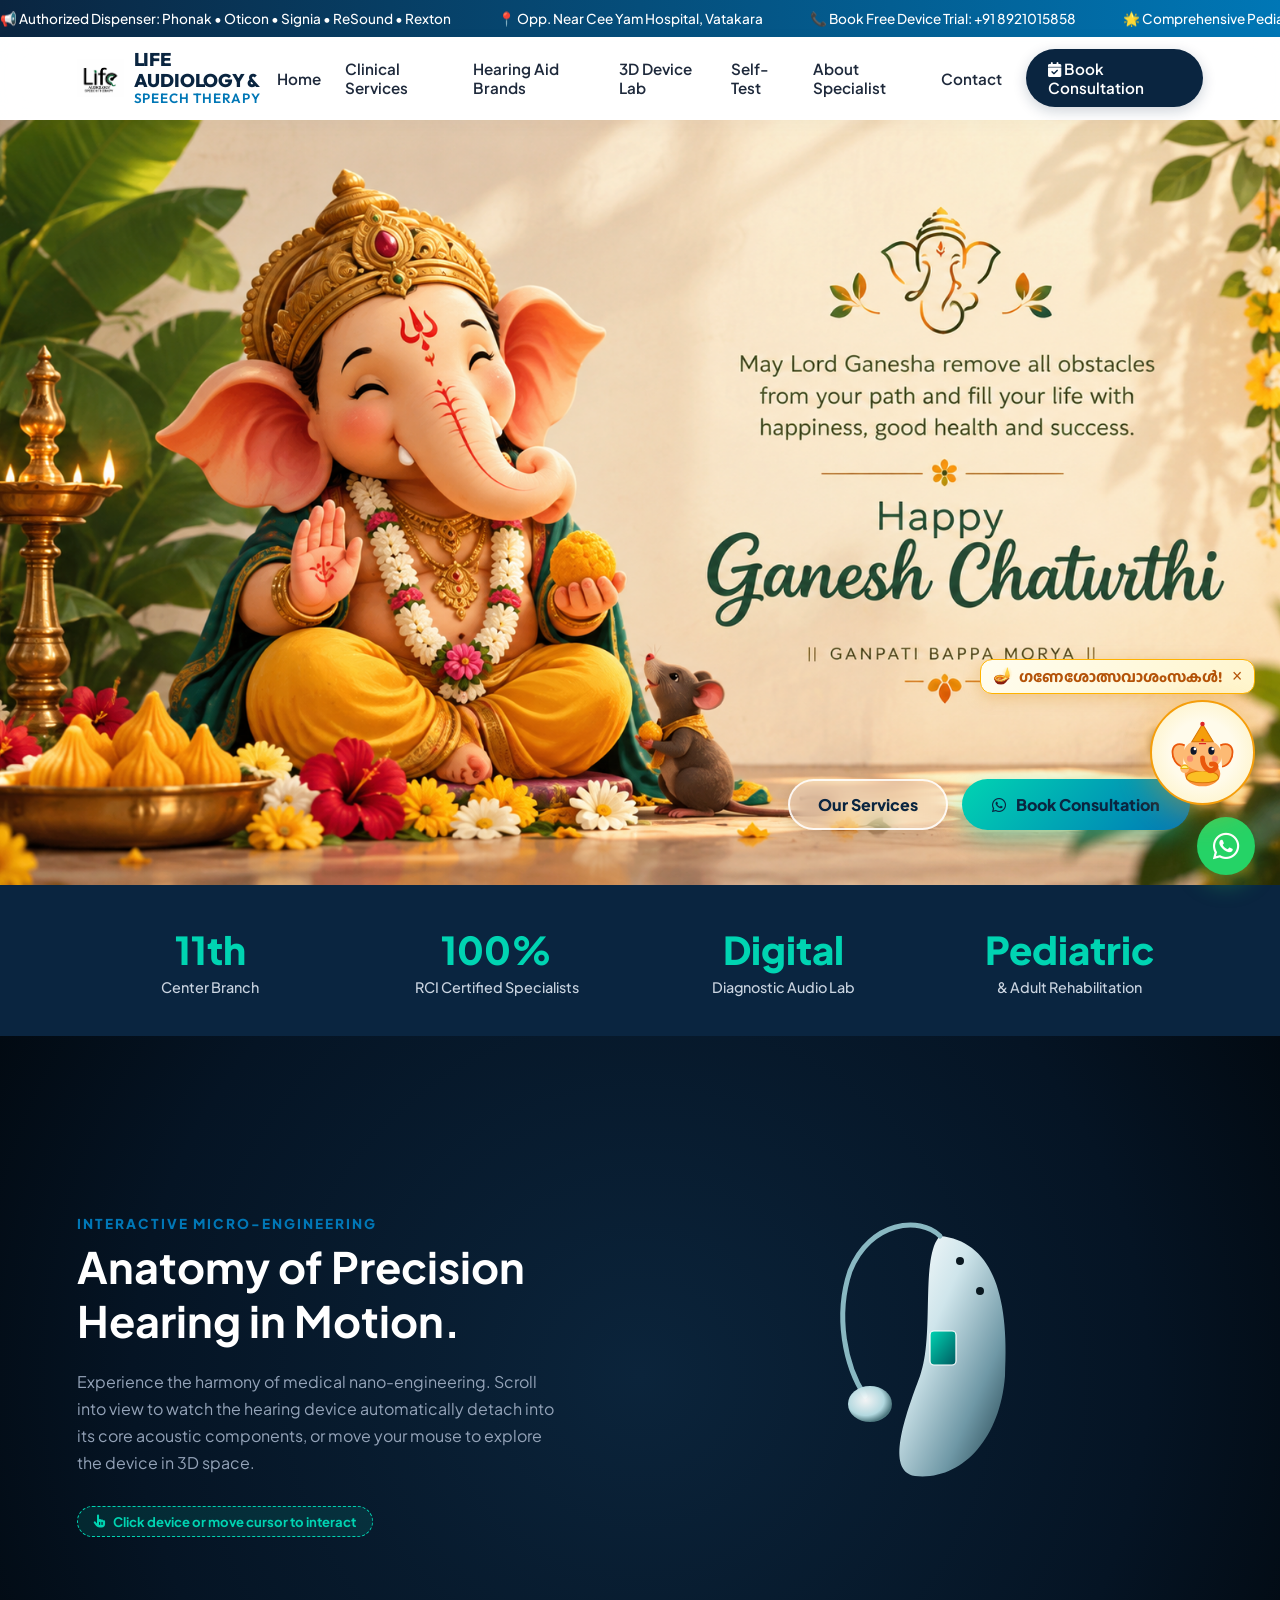
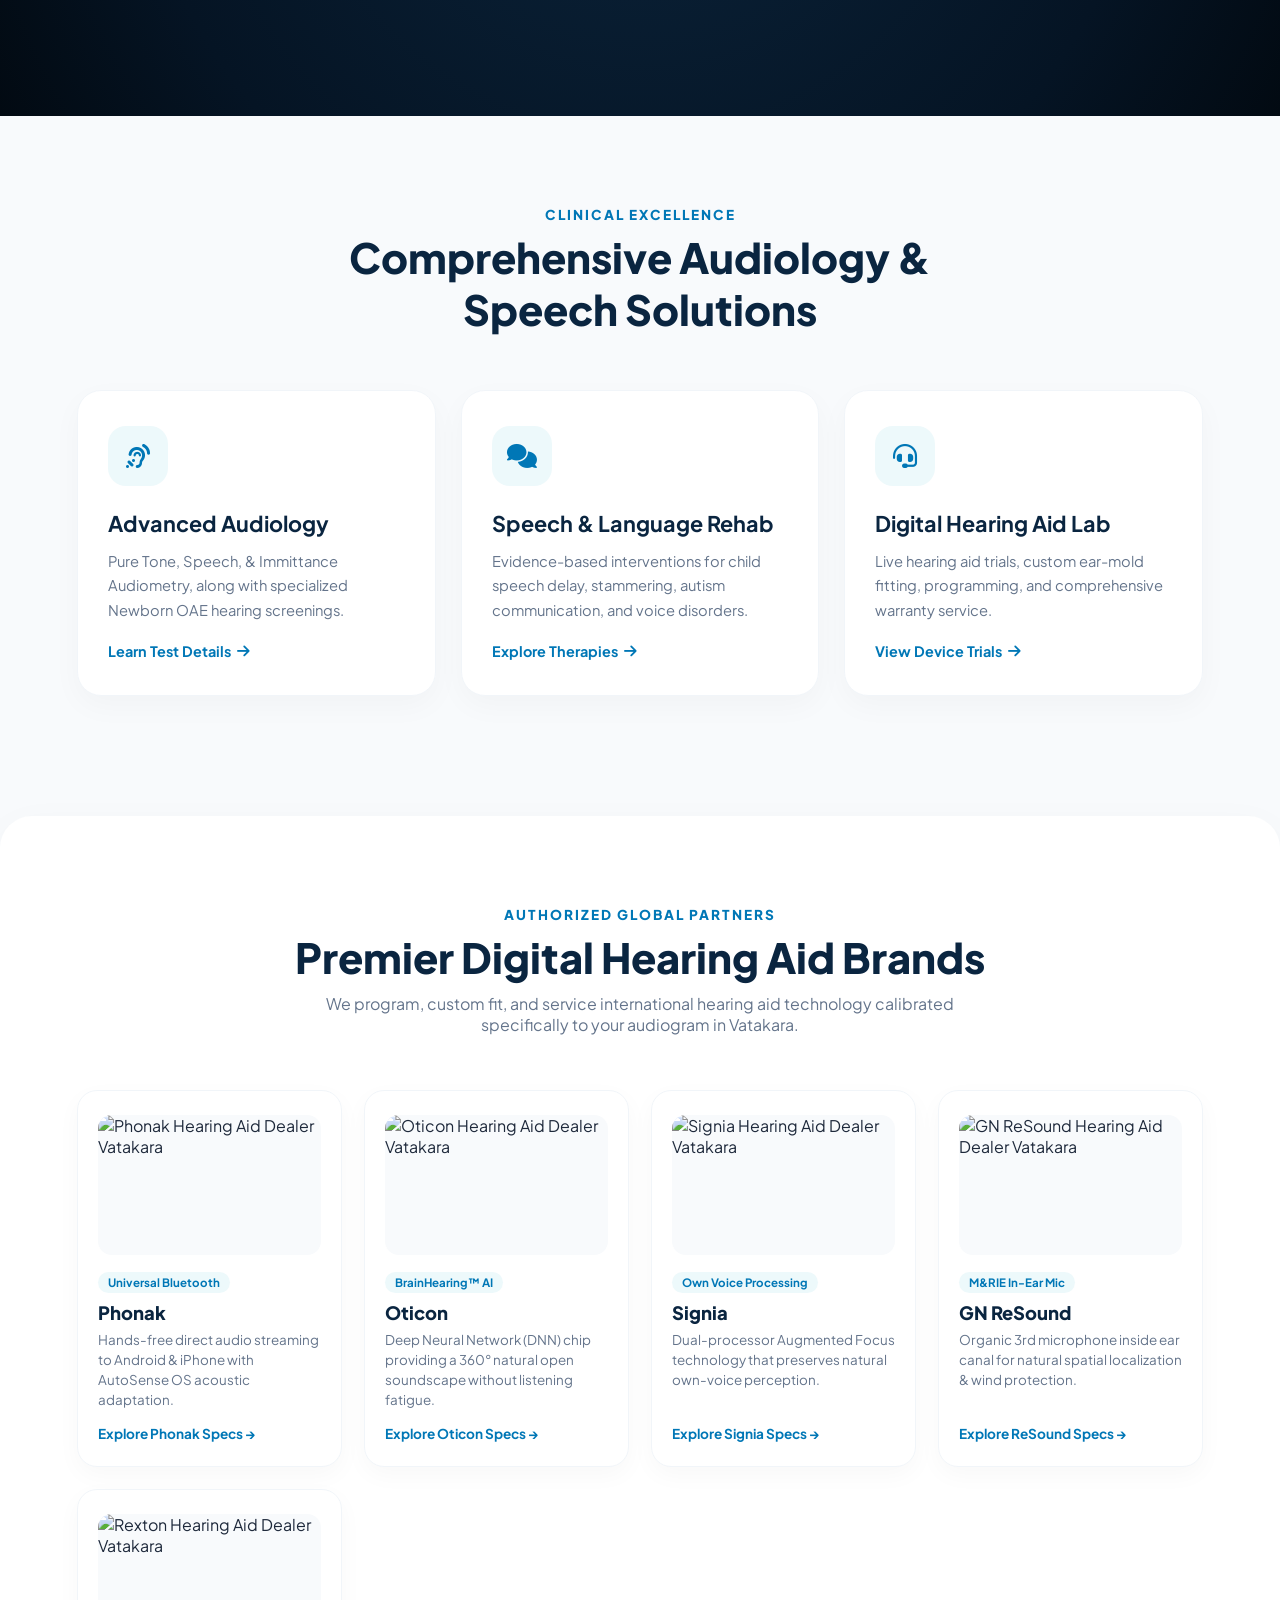
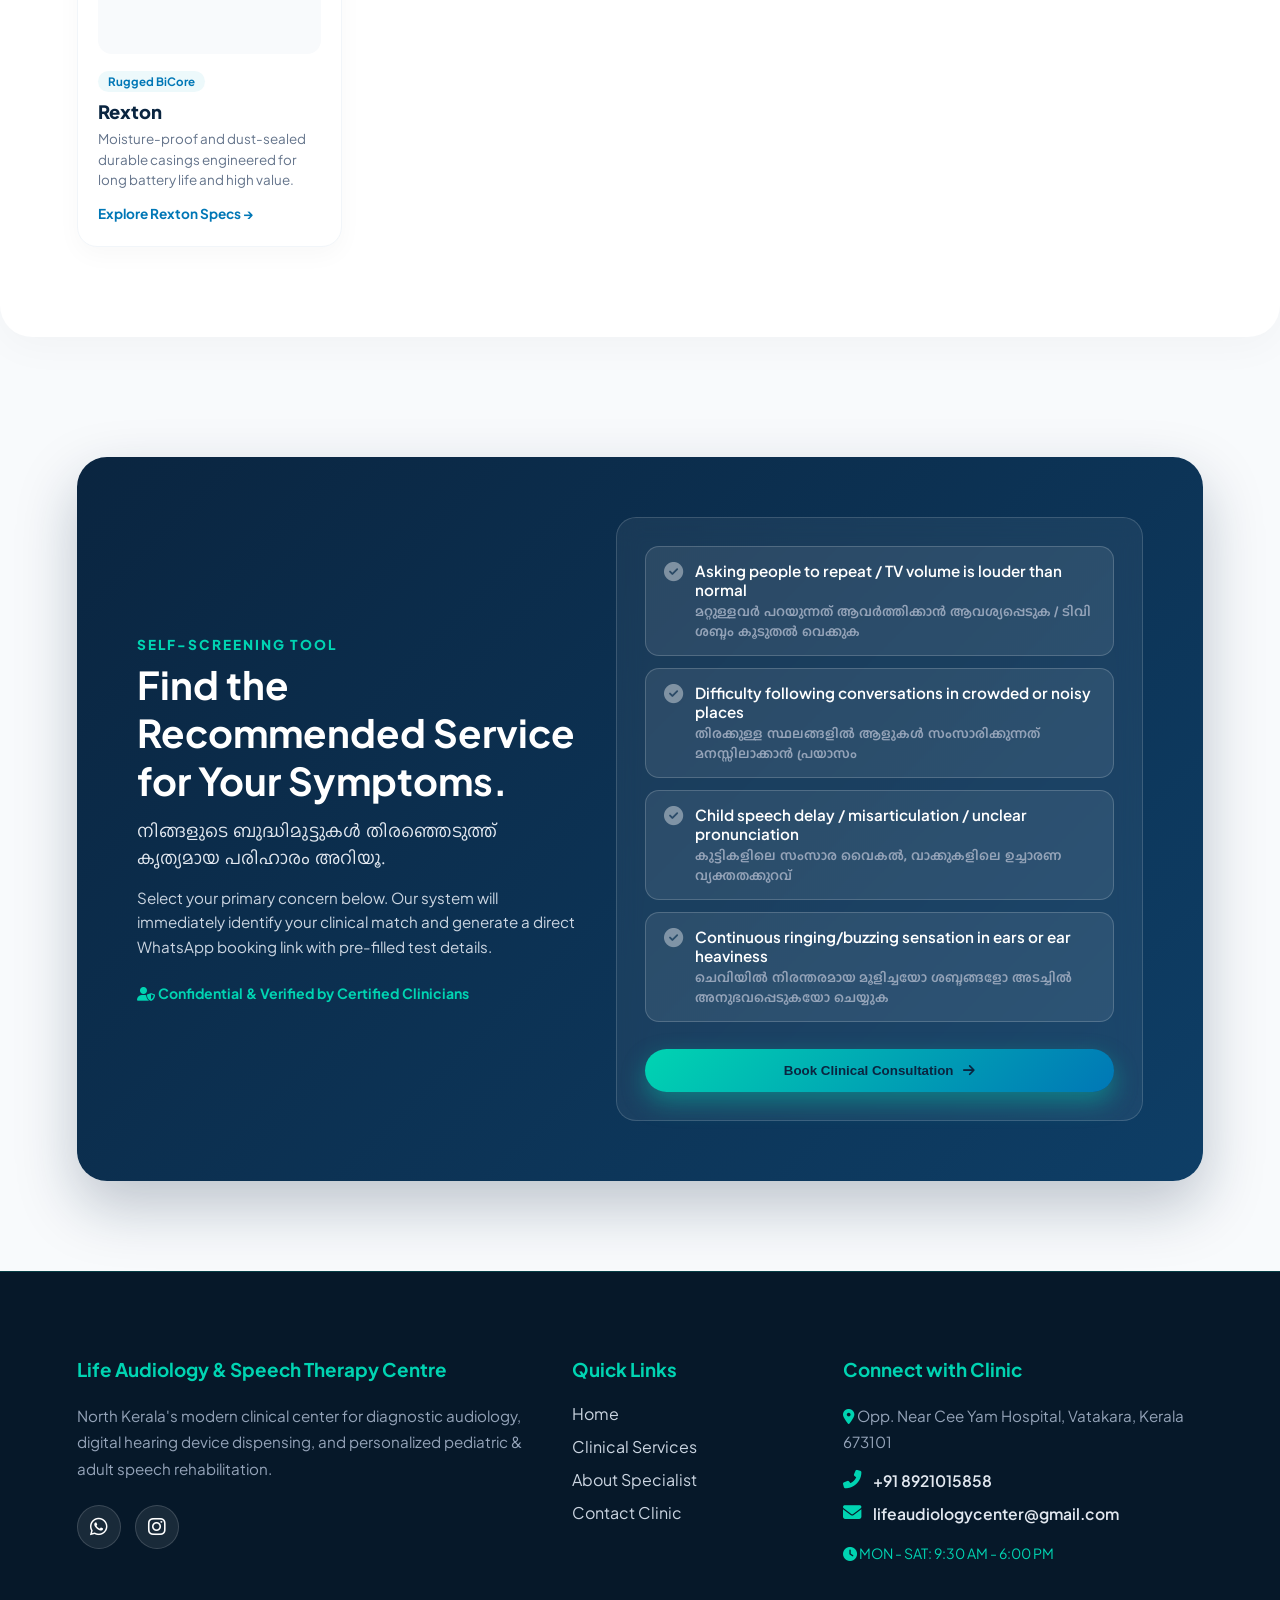
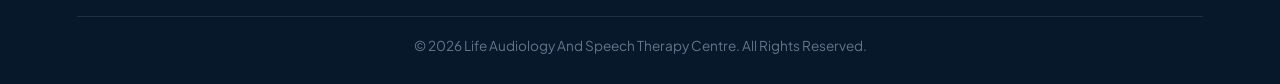
==== commit a0fd928a: "Update index.html" ====
--- a/index.html
+++ b/index.html
@@ -105,7 +105,7 @@
             overflow-x: hidden;
         }
 
-        /* --- TICKER ANNOUNCEMENT (FULL WIDTH AUTO SLIDE) --- */
+        /* --- TICKER ANNOUNCEMENT --- */
         .top-announcement-bar {
             background: linear-gradient(90deg, #0A2540, #0077B6);
             color: #ffffff;
@@ -145,7 +145,7 @@
             backdrop-filter: blur(16px);
             -webkit-backdrop-filter: blur(16px);
             border-bottom: 1px solid var(--border-glass);
-            padding: 14px 6%;
+            padding: 12px 6%;
             display: flex;
             justify-content: space-between;
             align-items: center;
@@ -155,16 +155,24 @@
         .nav-logo {
             display: flex;
             align-items: center;
-            gap: 12px;
+            gap: 10px;
             text-decoration: none;
-        }
-
-        /* Premium Modern Font Style for Brand Name */
+            max-width: 80%;
+        }
+
+        .nav-logo-img {
+            height: 38px;
+            width: auto;
+            object-fit: contain;
+            transition: height 0.2s ease;
+        }
+
+        /* Responsive Branding Typography */
         .logo-text {
             font-family: 'Outfit', 'Plus Jakarta Sans', sans-serif;
             font-weight: 800;
             color: var(--primary);
-            font-size: 1.15rem;
+            font-size: clamp(0.9rem, 2.8vw, 1.15rem);
             line-height: 1.15;
             letter-spacing: -0.2px;
             text-transform: uppercase;
@@ -173,8 +181,8 @@
         .logo-text span {
             color: var(--secondary);
             font-weight: 600;
-            font-size: 0.86rem;
-            letter-spacing: 1.2px;
+            font-size: clamp(0.68rem, 2.2vw, 0.84rem);
+            letter-spacing: 0.8px;
             display: block;
         }
 
@@ -217,14 +225,14 @@
             cursor: pointer;
         }
 
-        /* --- HERO SLIDER ENGINE & CROSSFADE --- */
+        /* --- HERO SLIDER ENGINE --- */
         .slider-container {
             position: relative;
             width: 100%;
             height: 85vh;
-            min-height: 560px;
+            min-height: 540px;
             overflow: hidden;
-            background: #FFFDF0;
+            background: #0B132B;
         }
 
         .slide {
@@ -234,7 +242,7 @@
             height: 100%;
             opacity: 0;
             visibility: hidden;
-            transition: opacity 1s ease-in-out, visibility 1s ease-in-out;
+            transition: opacity 0.8s ease-in-out, visibility 0.8s ease-in-out;
             background-size: cover;
             background-position: center;
             display: flex;
@@ -259,13 +267,12 @@
             box-sizing: border-box;
         }
 
-        /* Slide 1: Ganesh Chaturthi Hero Custom Artwork (Contained to Avoid Zoom/Cut-off) */
+        /* Slide 1: Laptop View */
         .ganesh-hero-slide {
             background-image: url('ganesh-chaturthi.png') !important;
-            background-size: contain !important;
+            background-size: cover !important;
             background-position: center center !important;
             background-repeat: no-repeat !important;
-            background-color: #FFFDF0 !important;
             display: flex;
             align-items: flex-end;
             justify-content: flex-end;
@@ -285,11 +292,10 @@
         .ganesh-hero-btns {
             display: flex;
             gap: 14px;
-            margin-bottom: 15px;
+            margin-bottom: 20px;
             flex-wrap: wrap;
         }
 
-        /* Hero Typography */
         .hero-title-responsive {
             font-size: clamp(1.6rem, 4.2vw, 3.4rem);
             font-weight: 800;
@@ -412,7 +418,7 @@
             line-height: 1.25;
         }
 
-        /* --- 3D INTERACTIVE EXPLODING & RECONNECTING DEVICE LAB --- */
+        /* --- 3D INTERACTIVE DEVICE LAB --- */
         .cinematic-3d-section {
             background: radial-gradient(circle at center, #0B243B 0%, #051424 70%, #020A12 100%);
             color: #ffffff;
@@ -1129,8 +1135,30 @@
         @keyframes pulseBanner { 0%, 100% { box-shadow: 0 4px 16px rgba(218, 140, 32, 0.3); } 50% { box-shadow: 0 6px 22px rgba(218, 140, 32, 0.6); } }
         @keyframes speechFade { 0%, 100% { opacity: 0; } 20%, 80% { opacity: 1; } }
 
-        /* Responsive Breakpoints & Clean Proportion Preservation */
+        /* Responsive Breakpoints & Mobile Optimization */
         @media (max-width: 992px) {
+            nav {
+                padding: 10px 4% !important;
+            }
+
+            .nav-logo {
+                gap: 8px !important;
+            }
+
+            .nav-logo-img {
+                height: 30px !important;
+            }
+
+            .logo-text {
+                font-size: 0.88rem !important;
+                letter-spacing: -0.1px !important;
+            }
+
+            .logo-text span {
+                font-size: 0.64rem !important;
+                letter-spacing: 0.6px !important;
+            }
+
             .exploded-lab-grid, .quiz-container { grid-template-columns: 1fr; text-align: center; }
             .bento-grid, .home-brand-grid { grid-template-columns: 1fr; }
             .stats-strip { grid-template-columns: repeat(2, 1fr); }
@@ -1138,11 +1166,12 @@
             .nav-links { display: none; }
             .menu-toggle { display: block; }
 
-            /* Maintain true 16:9 banner proportion so image is never zoomed or cut off */
+            /* Fits 16:9 banner proportionally without zoom or cropping */
             .slider-container {
                 height: auto !important;
-                min-height: 240px !important;
-                aspect-ratio: 16 / 9;
+                min-height: unset !important;
+                aspect-ratio: 16 / 9 !important;
+                background: #FFFDF0 !important;
             }
 
             .ganesh-hero-slide {
@@ -1152,32 +1181,34 @@
             }
 
             .ganesh-hero-slide .ganesh-slide-overlay {
-                padding: 10px 14px !important;
+                padding: 6px 10px !important;
+                align-items: center !important;
                 justify-content: flex-end !important;
-                align-items: center !important;
+                background: transparent !important;
             }
 
             .ganesh-hero-btns {
-                margin-bottom: 5px !important;
-                gap: 8px !important;
+                margin-bottom: 2px !important;
+                gap: 6px !important;
                 justify-content: center !important;
             }
 
             .ganesh-hero-btns a {
-                padding: 6px 14px !important;
+                padding: 4px 10px !important;
+                font-size: 0.70rem !important;
+                border-radius: 20px !important;
+            }
+
+            /* Slides 2 and 3 responsive sizing */
+            .hero-title-responsive {
+                font-size: clamp(1.1rem, 4.5vw, 1.5rem) !important;
+                line-height: 1.2 !important;
+                margin-bottom: 6px !important;
+            }
+
+            .hero-desc-responsive {
                 font-size: 0.76rem !important;
-            }
-
-            /* Responsive Text & Button Adjustments for Slide 2 & 3 */
-            .hero-title-responsive {
-                font-size: clamp(1.25rem, 5vw, 1.8rem) !important;
-                line-height: 1.25 !important;
-                margin-bottom: 8px !important;
-            }
-
-            .hero-desc-responsive {
-                font-size: 0.82rem !important;
-                line-height: 1.4 !important;
+                line-height: 1.35 !important;
                 padding: 0 8px !important;
                 display: -webkit-box;
                 -webkit-line-clamp: 2;
@@ -1186,14 +1217,14 @@
             }
 
             .hero-btns-row {
-                margin-top: 14px !important;
+                margin-top: 8px !important;
                 gap: 8px !important;
             }
 
             .hero-btns-row .btn-outline-glow,
             .hero-btns-row .btn-primary-glow {
-                padding: 7px 16px !important;
-                font-size: 0.78rem !important;
+                padding: 5px 12px !important;
+                font-size: 0.72rem !important;
             }
         }
     </style>
@@ -1215,7 +1246,7 @@
 <!-- NAVIGATION -->
 <nav>
     <a href="/" class="nav-logo">
-        <img src="logo.png" alt="Logo" style="height: 38px;" onerror="this.style.display='none'">
+        <img src="logo.png" alt="Logo" class="nav-logo-img" onerror="this.style.display='none'">
         <div class="logo-text">
             Life Audiology &amp;
             <span>Speech Therapy</span>
@@ -1550,7 +1581,6 @@
 
     <div class="festive-box" id="ganeshTrigger" onclick="celebrateGanesh()" title="Click Little Ganesha for wishes!">
         <div class="festive-bubble">Happy Ganesh Chaturthi! 🪔</div>
-        <!-- Little Bal Ganesh Mascot -->
         <svg class="kid-ganesh-badge-svg" viewBox="0 0 100 100" fill="none" xmlns="http://www.w3.org/2000/svg">
             <path d="M30 42 C12 34 12 62 28 66" fill="#FDBA74" stroke="#EA580C" stroke-width="2"/>
             <path d="M70 42 C88 34 88 62 72 66" fill="#FDBA74" stroke="#EA580C" stroke-width="2"/>
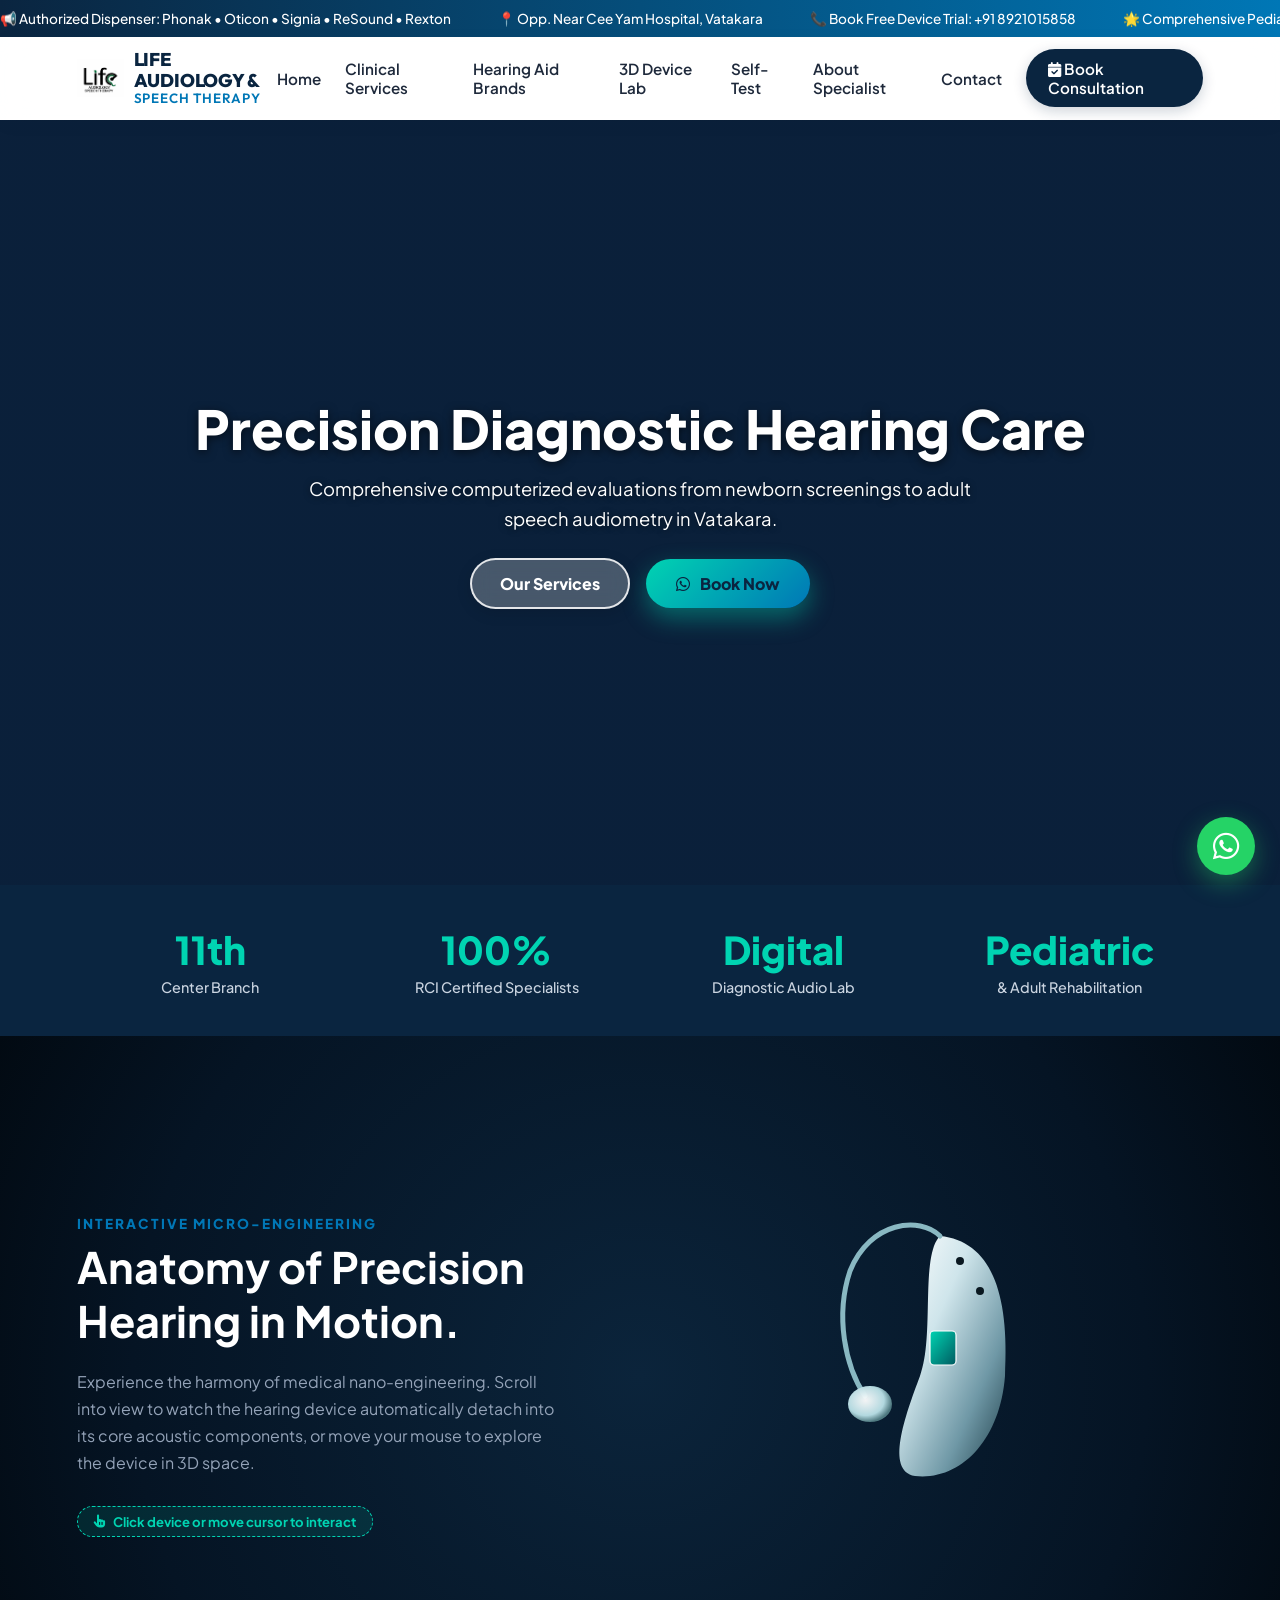
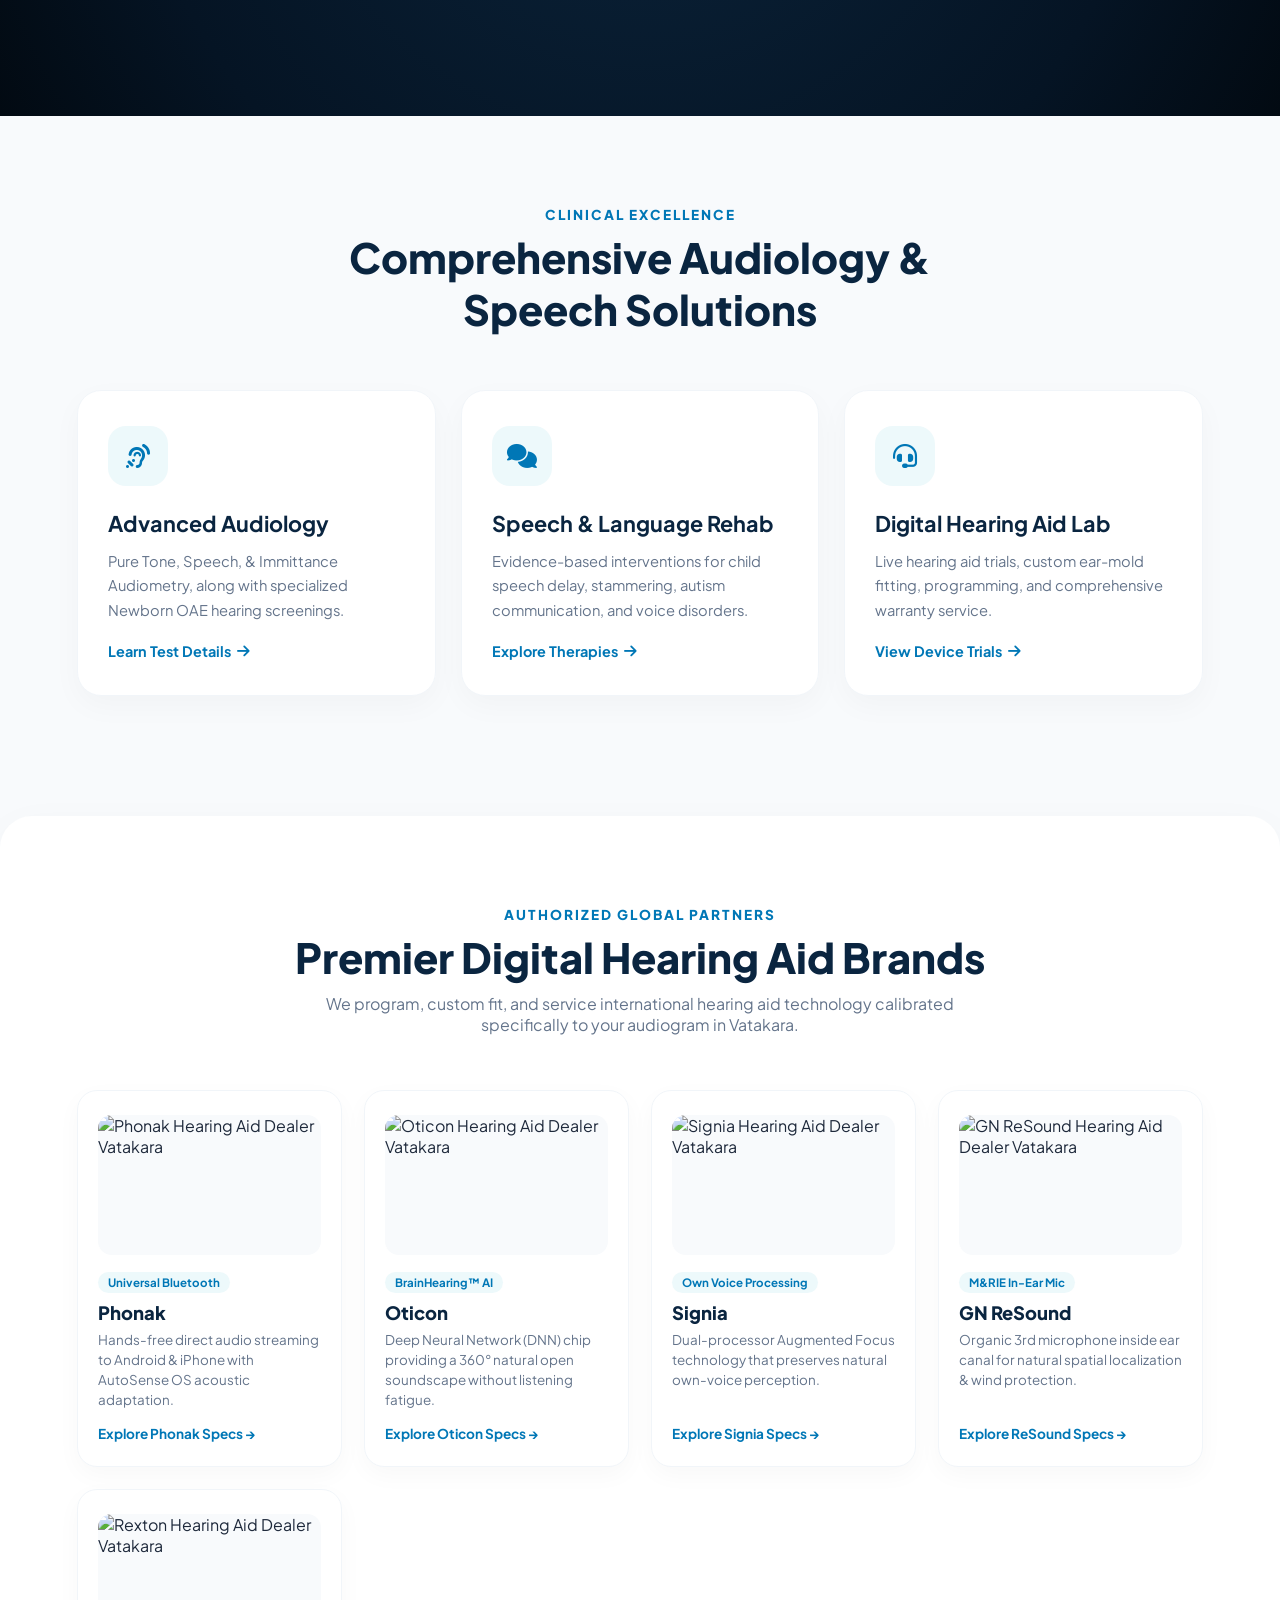
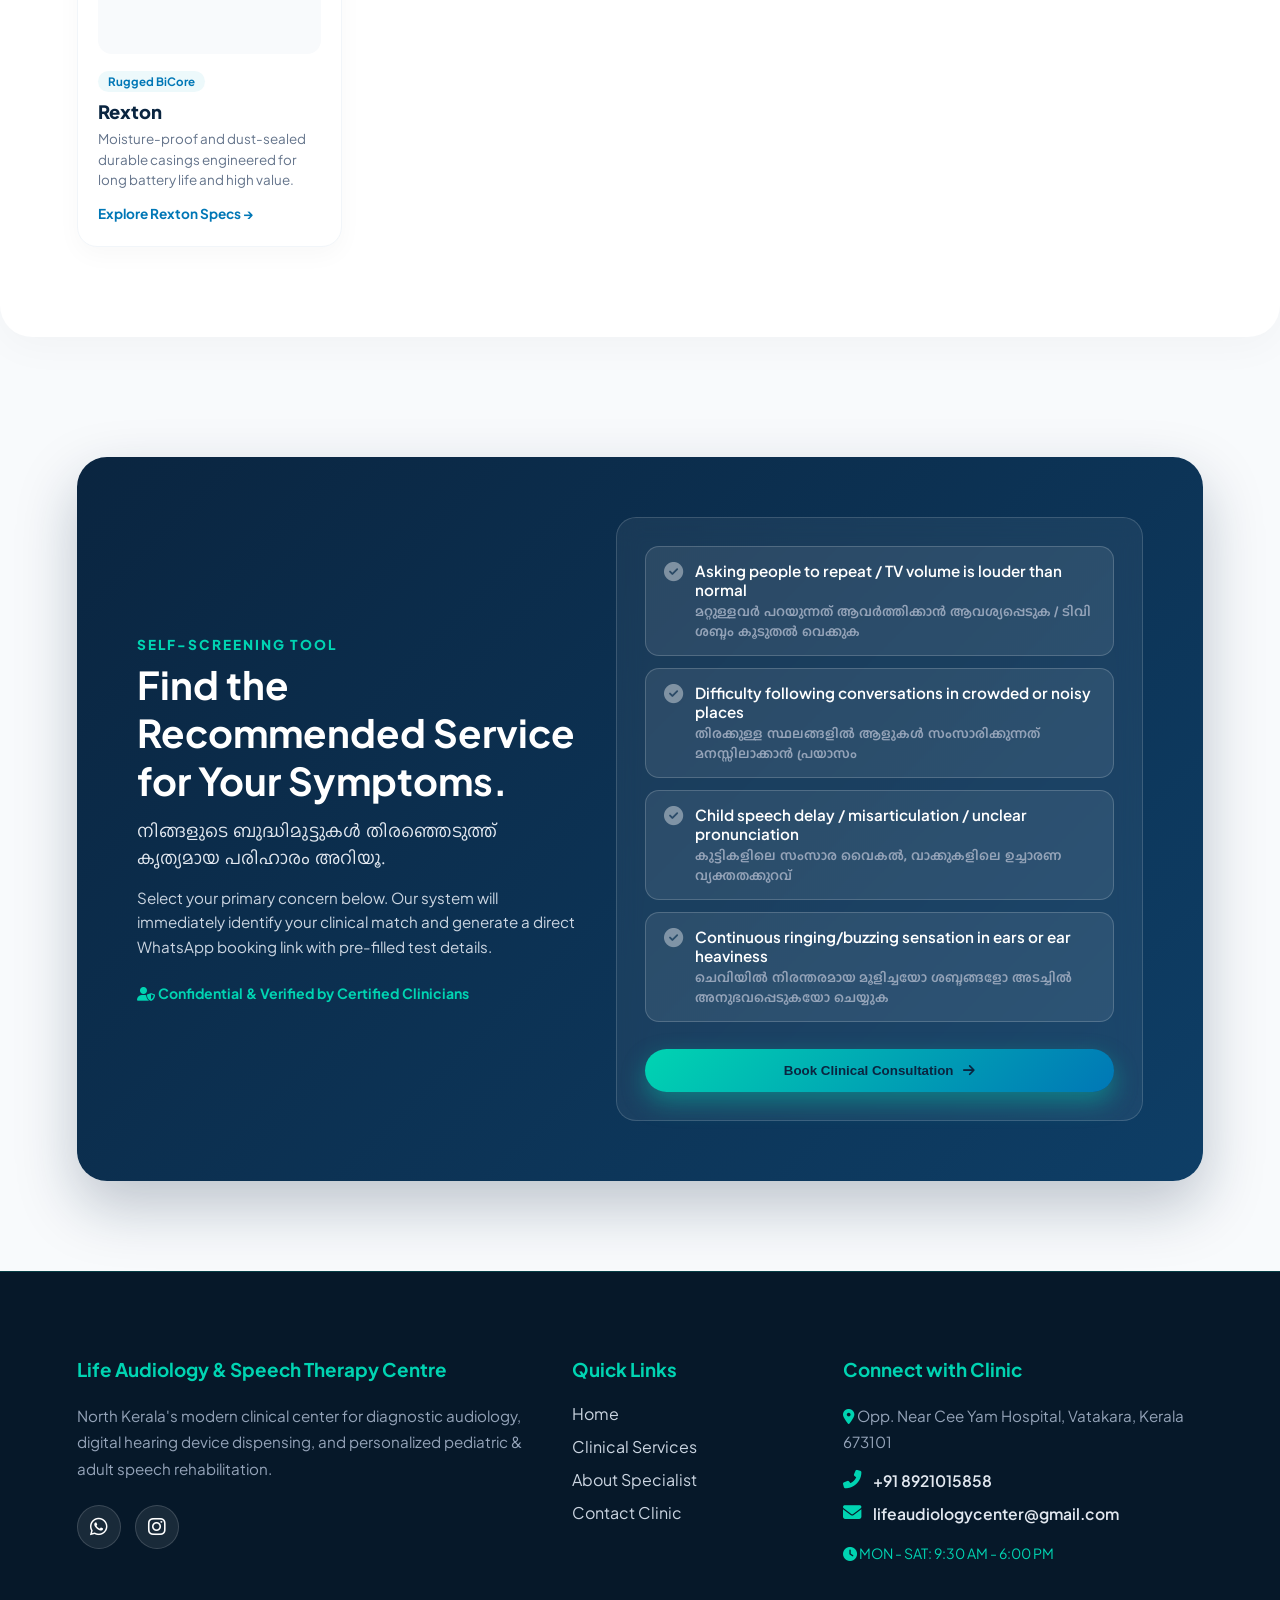
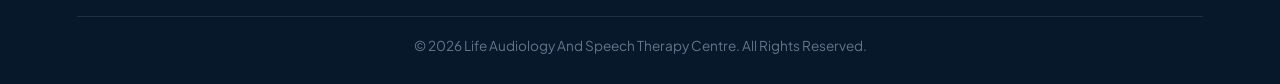
==== commit b69f724d: "Update index.html" ====
--- a/index.html
+++ b/index.html
@@ -31,7 +31,7 @@
     <!-- Google Typography -->
     <link rel="preconnect" href="https://fonts.googleapis.com">
     <link rel="preconnect" href="https://fonts.gstatic.com" crossorigin>
-    <link href="https://fonts.googleapis.com/css2?family=Plus+Jakarta+Sans:wght@400;500;600;700;800&family=Baloo+Chettan+2:wght@600;700;800&family=Chilanka&family=Caveat:wght@600;700&family=Great+Vibes&family=Outfit:wght@500;600;700;800;900&display=swap" rel="stylesheet">
+    <link href="https://fonts.googleapis.com/css2?family=Plus+Jakarta+Sans:wght@400;500;600;700;800&family=Baloo+Chettan+2:wght@600;700;800&family=Outfit:wght@500;600;700;800;900&display=swap" rel="stylesheet">
 
     <meta name="google-site-verification" content="TNwDsCpj-ceJZMFH5-8pXSEoVfyGPrb0R7BiZpZ_d8Y" />
 
@@ -167,7 +167,6 @@
             transition: height 0.2s ease;
         }
 
-        /* Responsive Branding Typography */
         .logo-text {
             font-family: 'Outfit', 'Plus Jakarta Sans', sans-serif;
             font-weight: 800;
@@ -230,7 +229,7 @@
             position: relative;
             width: 100%;
             height: 85vh;
-            min-height: 540px;
+            min-height: 520px;
             overflow: hidden;
             background: #0B132B;
         }
@@ -267,39 +266,10 @@
             box-sizing: border-box;
         }
 
-        /* Slide 1: Laptop View */
-        .ganesh-hero-slide {
-            background-image: url('ganesh-chaturthi.png') !important;
-            background-size: cover !important;
-            background-position: center center !important;
-            background-repeat: no-repeat !important;
-            display: flex;
-            align-items: flex-end;
-            justify-content: flex-end;
-        }
-
-        .ganesh-slide-overlay {
-            width: 100%;
-            height: 100%;
-            display: flex;
-            flex-direction: column;
-            justify-content: flex-end;
-            align-items: flex-end;
-            padding: 35px 7%;
-            box-sizing: border-box;
-        }
-
-        .ganesh-hero-btns {
-            display: flex;
-            gap: 14px;
-            margin-bottom: 20px;
-            flex-wrap: wrap;
-        }
-
         .hero-title-responsive {
-            font-size: clamp(1.6rem, 4.2vw, 3.4rem);
+            font-size: clamp(1.8rem, 4.2vw, 3.4rem);
             font-weight: 800;
-            margin-bottom: 12px;
+            margin-bottom: 14px;
             line-height: 1.2;
             text-shadow: 0 2px 10px rgba(0, 0, 0, 0.6);
             word-wrap: break-word;
@@ -326,7 +296,7 @@
             background: rgba(255, 255, 255, 0.25);
             backdrop-filter: blur(10px);
             border: 2px solid rgba(255, 255, 255, 0.85);
-            color: #0A2540;
+            color: #ffffff;
             font-weight: 800;
             padding: 13px 28px;
             border-radius: 50px;
@@ -828,164 +798,6 @@
             text-align: center;
         }
 
-        /* --- BAL GANESH FLOATING CORNER WIDGET --- */
-        .festive-widget-container {
-            position: fixed;
-            bottom: clamp(75px, 12vh, 95px);
-            right: clamp(10px, 3vw, 25px);
-            z-index: 9998;
-            display: flex;
-            flex-direction: column;
-            align-items: flex-end;
-            pointer-events: none;
-            font-family: 'Chilanka', cursive;
-            max-width: min(340px, 85vw);
-            animation: walkIntoScreen 3.2s cubic-bezier(0.22, 1, 0.36, 1) forwards;
-        }
-
-        .festive-greeting-card {
-            pointer-events: auto;
-            background: linear-gradient(135deg, #FFFDF0, #FFF5CC);
-            border: 1.5px solid #FFB300;
-            border-radius: 12px;
-            padding: 6px 12px;
-            display: flex;
-            align-items: center;
-            justify-content: space-between;
-            gap: 6px;
-            margin-bottom: 6px;
-            box-shadow: 0 4px 16px rgba(218, 140, 32, 0.35);
-            width: fit-content;
-            opacity: 0;
-            transform: scale(0.6) translateY(10px);
-            animation: bannerPopIn 0.6s cubic-bezier(0.175, 0.885, 0.32, 1.275) 3.2s forwards,
-                       pulseBanner 2.5s infinite ease-in-out 3.8s;
-        }
-
-        .festive-malayalam-text {
-            font-family: 'Baloo Chettan 2', cursive;
-            font-size: clamp(0.78rem, 2.6vw, 0.98rem);
-            font-weight: 700;
-            color: #B45309;
-            line-height: 1.25;
-        }
-
-        .festive-close-btn {
-            background: none;
-            border: none;
-            font-size: 1.1rem;
-            color: #B45309;
-            cursor: pointer;
-            padding: 0 0 0 4px;
-        }
-
-        .festive-box {
-            position: relative;
-            width: clamp(75px, 17vw, 105px);
-            pointer-events: auto;
-            cursor: pointer;
-            transition: transform 0.25s cubic-bezier(0.34, 1.56, 0.64, 1);
-            transform-origin: bottom center;
-            animation: kidGaneshWobble 4s ease-in-out infinite alternate;
-        }
-
-        @keyframes kidGaneshWobble {
-            0% { transform: translateY(0) rotate(0deg); }
-            35% { transform: translateY(-8px) rotate(-3deg) scale(1.02); }
-            70% { transform: translateY(-4px) rotate(3deg) scale(0.99); }
-            100% { transform: translateY(-10px) rotate(0deg) scale(1.04); }
-        }
-
-        .festive-box:hover {
-            transform: scale(1.12) translateY(-6px);
-        }
-
-        .festive-bubble {
-            position: absolute;
-            top: -12px;
-            left: -32px;
-            background: linear-gradient(135deg, #FFFFFF, #FFF9E6);
-            color: #B45309;
-            font-family: 'Caveat', cursive;
-            font-size: clamp(0.85rem, 2.4vw, 1.1rem);
-            font-weight: 700;
-            padding: 4px 10px;
-            border-radius: 12px;
-            box-shadow: 0 3px 10px rgba(0,0,0,0.14);
-            border: 1.5px solid #FFB300;
-            opacity: 0;
-            transform: translateY(6px);
-            animation: speechFade 4.5s infinite 2.5s;
-            z-index: 10;
-            white-space: nowrap;
-        }
-
-        .kid-ganesh-badge-svg {
-            width: 100%;
-            height: auto;
-            display: block;
-            filter: drop-shadow(0 8px 18px rgba(245, 158, 11, 0.45));
-            border-radius: 50%;
-            background: radial-gradient(circle, #FFFBEB 45%, #FEF3C7 85%, #FDE68A 100%);
-            padding: 6px;
-            border: 2px solid #F59E0B;
-        }
-
-        /* --- MODAL CELEBRATION --- */
-        #ganeshModalOverlay {
-            position: fixed;
-            inset: 0;
-            background: rgba(10, 15, 30, 0.88);
-            backdrop-filter: blur(6px);
-            z-index: 99999;
-            display: flex;
-            align-items: center;
-            justify-content: center;
-            padding: 14px;
-            opacity: 0;
-            pointer-events: none;
-            transition: opacity 0.35s ease;
-        }
-
-        #ganeshModalOverlay.active {
-            opacity: 1;
-            pointer-events: auto;
-        }
-
-        #fireworksCanvas {
-            position: absolute;
-            inset: 0;
-            width: 100%;
-            height: 100%;
-            pointer-events: none;
-        }
-
-        .ganesh-modal-content {
-            position: relative;
-            z-index: 2;
-            background: radial-gradient(circle at center, #FFFDEB 30%, #FFF4C2 100%);
-            border: 2px solid #FFB300;
-            border-radius: 24px;
-            padding: 35px 25px;
-            max-width: 480px;
-            width: 100%;
-            text-align: center;
-            box-shadow: 0 15px 45px rgba(255, 179, 0, 0.4);
-        }
-
-        .modal-close {
-            position: absolute;
-            top: 14px;
-            right: 14px;
-            background: #D84315;
-            color: #fff;
-            border: none;
-            width: 28px;
-            height: 28px;
-            border-radius: 50%;
-            cursor: pointer;
-        }
-
         /* --- BORDERLESS SMART REDIRECTION FOOTER --- */
         footer {
             background: var(--primary-dark);
@@ -1129,12 +941,6 @@
             transform: scale(1.12);
         }
 
-        /* Keyframes */
-        @keyframes walkIntoScreen { 0% { transform: translateX(180px); opacity: 0; } 100% { transform: translateX(0); opacity: 1; } }
-        @keyframes bannerPopIn { to { opacity: 1; transform: scale(1) translateY(0); } }
-        @keyframes pulseBanner { 0%, 100% { box-shadow: 0 4px 16px rgba(218, 140, 32, 0.3); } 50% { box-shadow: 0 6px 22px rgba(218, 140, 32, 0.6); } }
-        @keyframes speechFade { 0%, 100% { opacity: 0; } 20%, 80% { opacity: 1; } }
-
         /* Responsive Breakpoints & Mobile Optimization */
         @media (max-width: 992px) {
             nav {
@@ -1166,65 +972,32 @@
             .nav-links { display: none; }
             .menu-toggle { display: block; }
 
-            /* Fits 16:9 banner proportionally without zoom or cropping */
             .slider-container {
-                height: auto !important;
-                min-height: unset !important;
-                aspect-ratio: 16 / 9 !important;
-                background: #FFFDF0 !important;
+                height: 65vh !important;
+                min-height: 420px !important;
             }
 
-            .ganesh-hero-slide {
-                background-size: contain !important;
-                background-position: center center !important;
-                background-color: #FFFDF0 !important;
+            .hero-title-responsive {
+                font-size: clamp(1.4rem, 4.5vw, 1.9rem) !important;
+                line-height: 1.2 !important;
+                margin-bottom: 8px !important;
             }
 
-            .ganesh-hero-slide .ganesh-slide-overlay {
-                padding: 6px 10px !important;
-                align-items: center !important;
-                justify-content: flex-end !important;
-                background: transparent !important;
+            .hero-desc-responsive {
+                font-size: 0.85rem !important;
+                line-height: 1.45 !important;
+                padding: 0 10px !important;
             }
 
-            .ganesh-hero-btns {
-                margin-bottom: 2px !important;
-                gap: 6px !important;
-                justify-content: center !important;
-            }
-
-            .ganesh-hero-btns a {
-                padding: 4px 10px !important;
-                font-size: 0.70rem !important;
-                border-radius: 20px !important;
-            }
-
-            /* Slides 2 and 3 responsive sizing */
-            .hero-title-responsive {
-                font-size: clamp(1.1rem, 4.5vw, 1.5rem) !important;
-                line-height: 1.2 !important;
-                margin-bottom: 6px !important;
-            }
-
-            .hero-desc-responsive {
-                font-size: 0.76rem !important;
-                line-height: 1.35 !important;
-                padding: 0 8px !important;
-                display: -webkit-box;
-                -webkit-line-clamp: 2;
-                -webkit-box-orient: vertical;
-                overflow: hidden;
-            }
-
             .hero-btns-row {
-                margin-top: 8px !important;
-                gap: 8px !important;
+                margin-top: 14px !important;
+                gap: 10px !important;
             }
 
             .hero-btns-row .btn-outline-glow,
             .hero-btns-row .btn-primary-glow {
-                padding: 5px 12px !important;
-                font-size: 0.72rem !important;
+                padding: 8px 18px !important;
+                font-size: 0.82rem !important;
             }
         }
     </style>
@@ -1271,23 +1044,11 @@
 
 <!-- HERO CAROUSEL -->
 <div class="slider-container" id="heroSlider">
-    <!-- SLIDE 1: GANESH CHATURTHI ARTWORK -->
-    <div class="slide active ganesh-hero-slide">
-        <div class="ganesh-slide-overlay">
-            <div class="ganesh-hero-btns">
-                <a href="/services" class="btn-outline-glow">Our Services</a>
-                <a href="https://wa.me/918921015858?text=Hello%20Life%20Audiology!%20Happy%20Ganesh%20Chaturthi!%20I%20would%20like%20to%20book%20a%20consultation." class="btn-primary-glow" target="_blank">
-                    <i class="fab fa-whatsapp"></i> Book Consultation
-                </a>
-            </div>
-        </div>
-    </div>
-
-    <!-- SLIDE 2: AUDIOLOGY CARE -->
-    <div class="slide" style="background-image: linear-gradient(rgba(0,0,0,0.65),rgba(0,0,0,0.65)), url('https://images.unsplash.com/photo-1576091160550-2173dba999ef?auto=format&fit=crop&q=80&w=1500');">
+    <!-- SLIDE 1: AUDIOLOGY CARE -->
+    <div class="slide active" style="background-image: linear-gradient(rgba(10,37,64,0.72),rgba(10,37,64,0.72)), url('https://images.unsplash.com/photo-1576091160550-2173dba999ef?auto=format&fit=crop&q=80&w=1500');">
         <div class="slide-overlay">
             <h1 class="hero-title-responsive">Precision Diagnostic Hearing Care</h1>
-            <p class="hero-desc-responsive">Comprehensive computerized evaluations from newborn screenings to adult speech audiometry.</p>
+            <p class="hero-desc-responsive">Comprehensive computerized evaluations from newborn screenings to adult speech audiometry in Vatakara.</p>
             <div class="hero-btns-row">
                 <a href="/services" class="btn-outline-glow">Our Services</a>
                 <a href="https://wa.me/918921015858?text=Hello%20Life%20Audiology!%20I%20would%20like%20to%20book%20an%20audiology%20test." class="btn-primary-glow" target="_blank">
@@ -1297,11 +1058,11 @@
         </div>
     </div>
 
-    <!-- SLIDE 3: SPEECH THERAPY -->
-    <div class="slide" style="background-image: linear-gradient(rgba(0,0,0,0.65),rgba(0,0,0,0.65)), url('https://images.unsplash.com/photo-1581056771107-24ca5f033842?auto=format&fit=crop&q=80&w=1500');">
+    <!-- SLIDE 2: SPEECH THERAPY -->
+    <div class="slide" style="background-image: linear-gradient(rgba(10,37,64,0.72),rgba(10,37,64,0.72)), url('https://images.unsplash.com/photo-1581056771107-24ca5f033842?auto=format&fit=crop&q=80&w=1500');">
         <div class="slide-overlay">
             <h1 class="hero-title-responsive">Find Confidence in Every Word</h1>
-            <p class="hero-desc-responsive">Evidence-based speech therapy for pediatric speech delay, stuttering, and voice recovery.</p>
+            <p class="hero-desc-responsive">Evidence-based speech therapy for pediatric speech delay, stuttering, and adult voice rehabilitation.</p>
             <div class="hero-btns-row">
                 <a href="/services" class="btn-outline-glow">Our Services</a>
                 <a href="https://wa.me/918921015858?text=Hello%20Life%20Audiology!%20I%20would%20like%20to%20book%20a%20speech%20therapy%20session." class="btn-primary-glow" target="_blank">
@@ -1571,56 +1332,6 @@
     </div>
 </section>
 
-<!-- SMALL BAL GANESH FLOATING CORNER WIDGET -->
-<div class="festive-widget-container" id="ganeshGreeting">
-    <div class="festive-greeting-card">
-        <span>🪔</span>
-        <span class="festive-malayalam-text">ഗണേശോത്സവാശംസകൾ!</span>
-        <button class="festive-close-btn" onclick="dismissFestiveWidget()" title="Close">&times;</button>
-    </div>
-
-    <div class="festive-box" id="ganeshTrigger" onclick="celebrateGanesh()" title="Click Little Ganesha for wishes!">
-        <div class="festive-bubble">Happy Ganesh Chaturthi! 🪔</div>
-        <svg class="kid-ganesh-badge-svg" viewBox="0 0 100 100" fill="none" xmlns="http://www.w3.org/2000/svg">
-            <path d="M30 42 C12 34 12 62 28 66" fill="#FDBA74" stroke="#EA580C" stroke-width="2"/>
-            <path d="M70 42 C88 34 88 62 72 66" fill="#FDBA74" stroke="#EA580C" stroke-width="2"/>
-            <ellipse cx="50" cy="74" rx="20" ry="14" fill="#FB923C"/>
-            <path d="M32 78 C32 68 68 68 68 78 C68 86 32 86 32 78 Z" fill="#FBBF24" stroke="#D97706" stroke-width="1.2"/>
-            <ellipse cx="50" cy="53" rx="22" ry="18" fill="#FDBA74"/>
-            <circle cx="36" cy="57" r="3.5" fill="#F43F5E" opacity="0.35"/>
-            <circle cx="64" cy="57" r="3.5" fill="#F43F5E" opacity="0.35"/>
-            <ellipse cx="40" cy="48" rx="3.5" ry="4.5" fill="#0F172A"/>
-            <circle cx="41.5" cy="46" r="1.5" fill="#FFFFFF"/>
-            <ellipse cx="60" cy="48" rx="3.5" ry="4.5" fill="#0F172A"/>
-            <circle cx="61.5" cy="46" r="1.5" fill="#FFFFFF"/>
-            <path d="M38 38 L50 18 L62 38 Z" fill="#F59E0B" stroke="#D97706" stroke-width="1.2"/>
-            <circle cx="50" cy="18" r="2.5" fill="#DC2626"/>
-            <path d="M46 40 H54" stroke="#DC2626" stroke-width="1.5"/>
-            <circle cx="50" cy="36" r="1.5" fill="#DC2626"/>
-            <path d="M50 56 C50 67 58 73 63 69 C67 66 65 62 60 63" stroke="#EA580C" stroke-width="5.5" stroke-linecap="round" fill="none"/>
-            <circle cx="30" cy="68" r="5" fill="#FDBA74"/>
-            <path d="M26 68 C26 63 34 63 34 68 Z" fill="#FEF08A" stroke="#EAB308" stroke-width="1.2"/>
-        </svg>
-    </div>
-</div>
-
-<!-- FIREWORKS / BLESSING MODAL OVERLAY -->
-<div id="ganeshModalOverlay" onclick="closeGaneshModal(event)">
-    <canvas id="fireworksCanvas"></canvas>
-    <div class="ganesh-modal-content" onclick="event.stopPropagation()">
-        <button class="modal-close" onclick="closeGaneshModal()">&times;</button>
-        <div style="font-size: 2.6rem; margin-bottom: 5px;">🪔</div>
-        <div style="font-family: 'Great Vibes', cursive; font-size: 2.2rem; color: #C76A00;">Happy Ganesh Chaturthi 2026!</div>
-        <h2 style="font-family: 'Baloo Chettan 2', cursive; font-size: 1.6rem; color: #9A3412; margin-bottom: 8px;">ഹൃദയം നിറഞ്ഞ വിനായക ചതുർത്ഥി ആശംസകൾ!</h2>
-        <p style="font-family: 'Chilanka', cursive; color: #4E342E; line-height: 1.6; margin-bottom: 15px;">
-            വിഘ്നങ്ങൾ നീങ്ങി സൗഖ്യവും ഐശ്വര്യവും ആയുരാരോഗ്യവും നിറഞ്ഞ ഒരു നല്ല നാളെ ആശംസിക്കുന്നു.
-        </p>
-        <div style="font-weight: 700; color: #9A3412; font-size: 0.85rem;">
-            ❤️ Life Audiology & Speech Therapy Centre, Vatakara
-        </div>
-    </div>
-</div>
-
 <!-- FLOATING WHATSAPP -->
 <a href="https://wa.me/918921015858?text=Hello%20Life%20Audiology!%20I%20would%20like%20to%20book%20an%20appointment." class="wa-float" target="_blank" title="Chat on WhatsApp">
     <i class="fab fa-whatsapp"></i>
@@ -1756,11 +1467,10 @@
     function advanceSlide() {
         const nextIdx = (currentSlideIdx + 1) % slides.length;
         showSlide(nextIdx);
-        const nextDelay = nextIdx === 0 ? 6500 : 5000;
         clearTimeout(sliderTimer);
-        sliderTimer = setTimeout(advanceSlide, nextDelay);
+        sliderTimer = setTimeout(advanceSlide, 5000);
     }
-    sliderTimer = setTimeout(advanceSlide, 6500);
+    sliderTimer = setTimeout(advanceSlide, 5000);
 
     // Bilingual Self-Evaluation Quiz Engine
     let selectedTestEn = "";
@@ -1793,102 +1503,6 @@
         const waUrl = `https://wa.me/918921015858?text=${encodeURIComponent(message)}`;
         window.open(waUrl, '_blank');
     }
-
-    // Dismiss Corner Badge
-    function dismissFestiveWidget() {
-        const widget = document.getElementById('ganeshGreeting');
-        if (widget) {
-            widget.style.transition = 'opacity 0.4s ease, transform 0.4s ease';
-            widget.style.opacity = '0';
-            widget.style.transform = 'translateY(100px)';
-            setTimeout(() => widget.remove(), 400);
-        }
-    }
-
-    // Fireworks Canvas Engine
-    let fireworksActive = false;
-    let particles = [];
-    const canvas = document.getElementById('fireworksCanvas');
-    const ctx = canvas.getContext('2d');
-
-    function resizeCanvas() {
-        canvas.width = window.innerWidth;
-        canvas.height = window.innerHeight;
-    }
-    window.addEventListener('resize', resizeCanvas);
-
-    class Particle {
-        constructor(x, y, color) {
-            this.x = x;
-            this.y = y;
-            this.color = color;
-            const angle = Math.random() * Math.PI * 2;
-            const speed = Math.random() * 5 + 2;
-            this.vx = Math.cos(angle) * speed;
-            this.vy = Math.sin(angle) * speed;
-            this.alpha = 1;
-            this.decay = Math.random() * 0.015 + 0.012;
-            this.size = Math.random() * 3 + 1.5;
-        }
-        update() {
-            this.x += this.vx;
-            this.y += this.vy;
-            this.vy += 0.06;
-            this.alpha -= this.decay;
-        }
-        draw() {
-            ctx.save();
-            ctx.globalAlpha = Math.max(this.alpha, 0);
-            ctx.fillStyle = this.color;
-            ctx.beginPath();
-            ctx.arc(this.x, this.y, this.size, 0, Math.PI * 2);
-            ctx.fill();
-            ctx.restore();
-        }
-    }
-
-    function createFirework(x, y) {
-        const colors = ['#FFD700', '#FF9100', '#00D4B2', '#FF3D00', '#FFFFFF'];
-        const color = colors[Math.floor(Math.random() * colors.length)];
-        for (let i = 0; i < 35; i++) {
-            particles.push(new Particle(x, y, color));
-        }
-    }
-
-    function loopFireworks() {
-        if (!fireworksActive && particles.length === 0) {
-            ctx.clearRect(0, 0, canvas.width, canvas.height);
-            return;
-        }
-        ctx.clearRect(0, 0, canvas.width, canvas.height);
-        if (fireworksActive && Math.random() < 0.12) {
-            createFirework(Math.random() * canvas.width * 0.8 + canvas.width * 0.1, Math.random() * canvas.height * 0.4 + canvas.height * 0.1);
-        }
-        particles.forEach((p, idx) => {
-            p.update();
-            p.draw();
-            if (p.alpha <= 0) particles.splice(idx, 1);
-        });
-        requestAnimationFrame(loopFireworks);
-    }
-
-    function celebrateGanesh() {
-        resizeCanvas();
-        fireworksActive = true;
-        particles = [];
-        for (let i = 0; i < 3; i++) {
-            setTimeout(() => {
-                createFirework(window.innerWidth * (0.2 + i * 0.3), window.innerHeight * 0.3);
-            }, i * 200);
-        }
-        requestAnimationFrame(loopFireworks);
-        document.getElementById('ganeshModalOverlay').classList.add('active');
-    }
-
-    function closeGaneshModal() {
-        document.getElementById('ganeshModalOverlay').classList.remove('active');
-        fireworksActive = false;
-    }
 </script>
 
 </body>
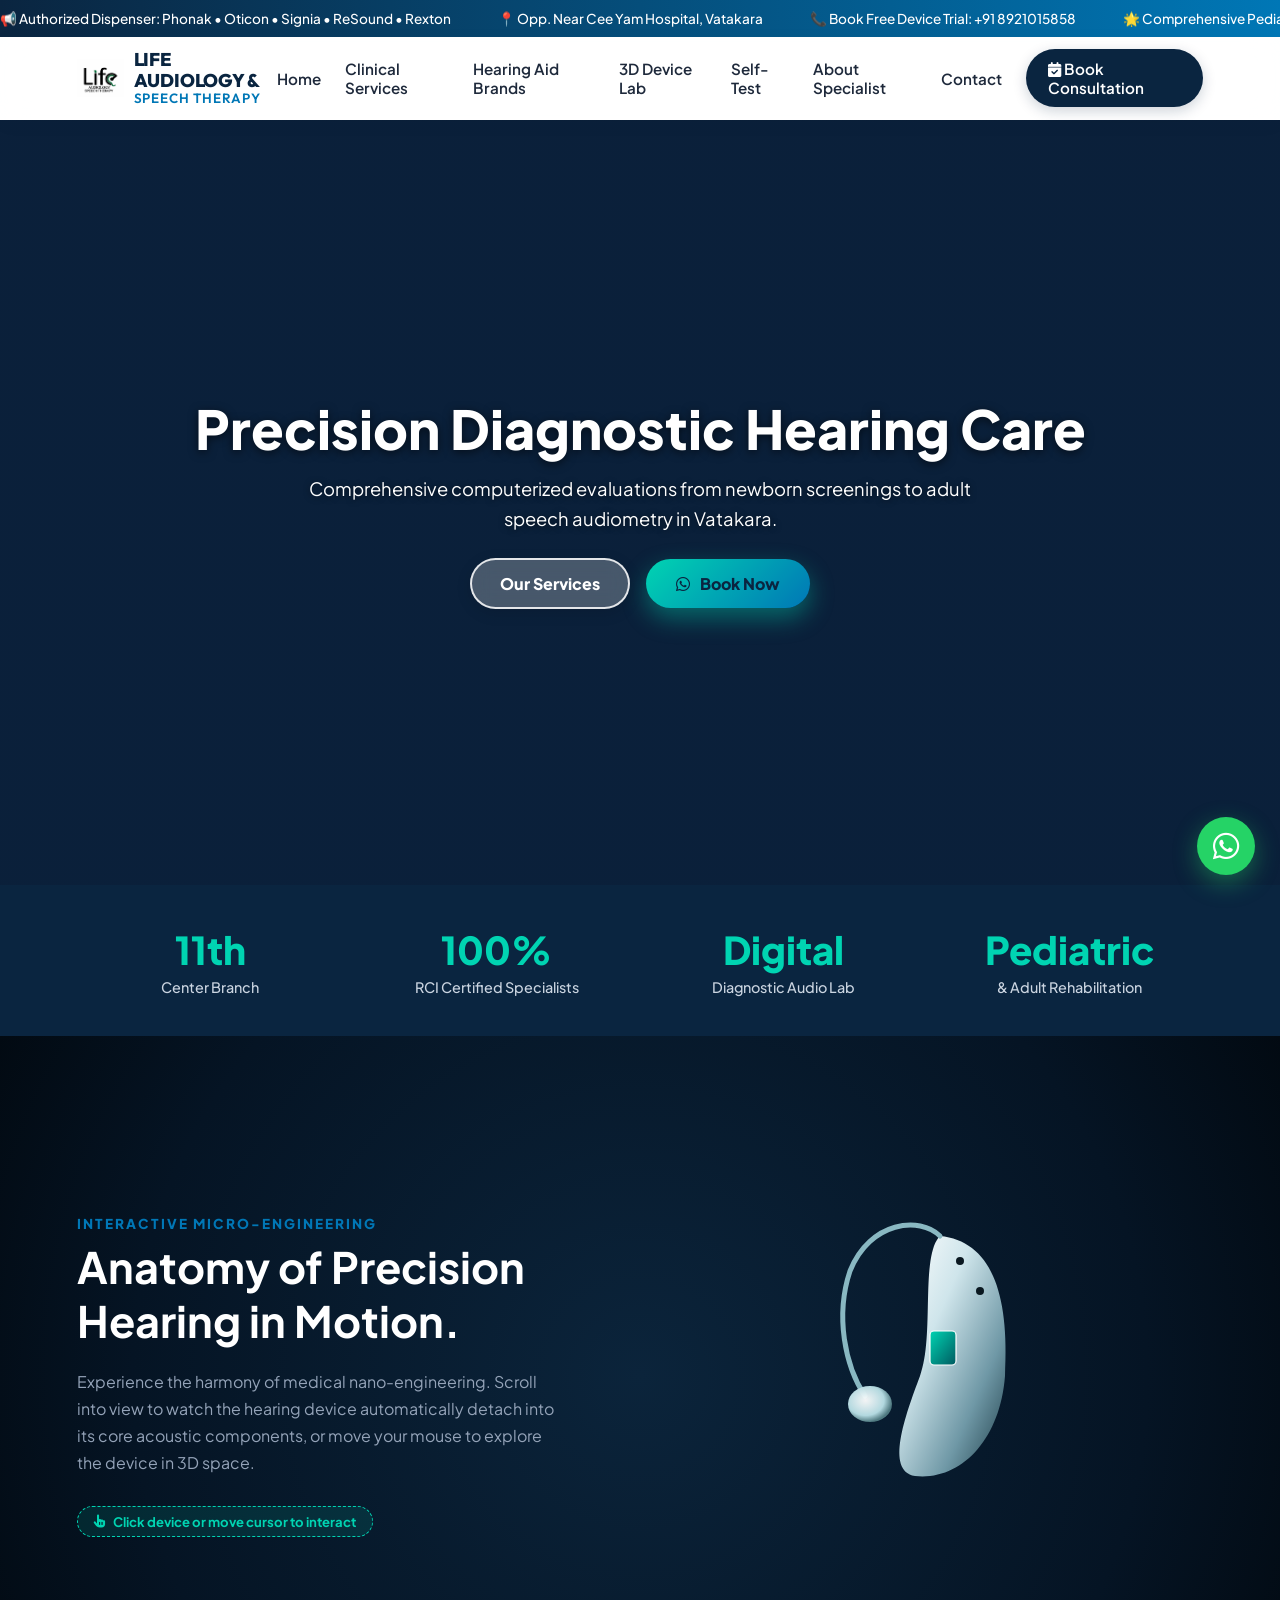
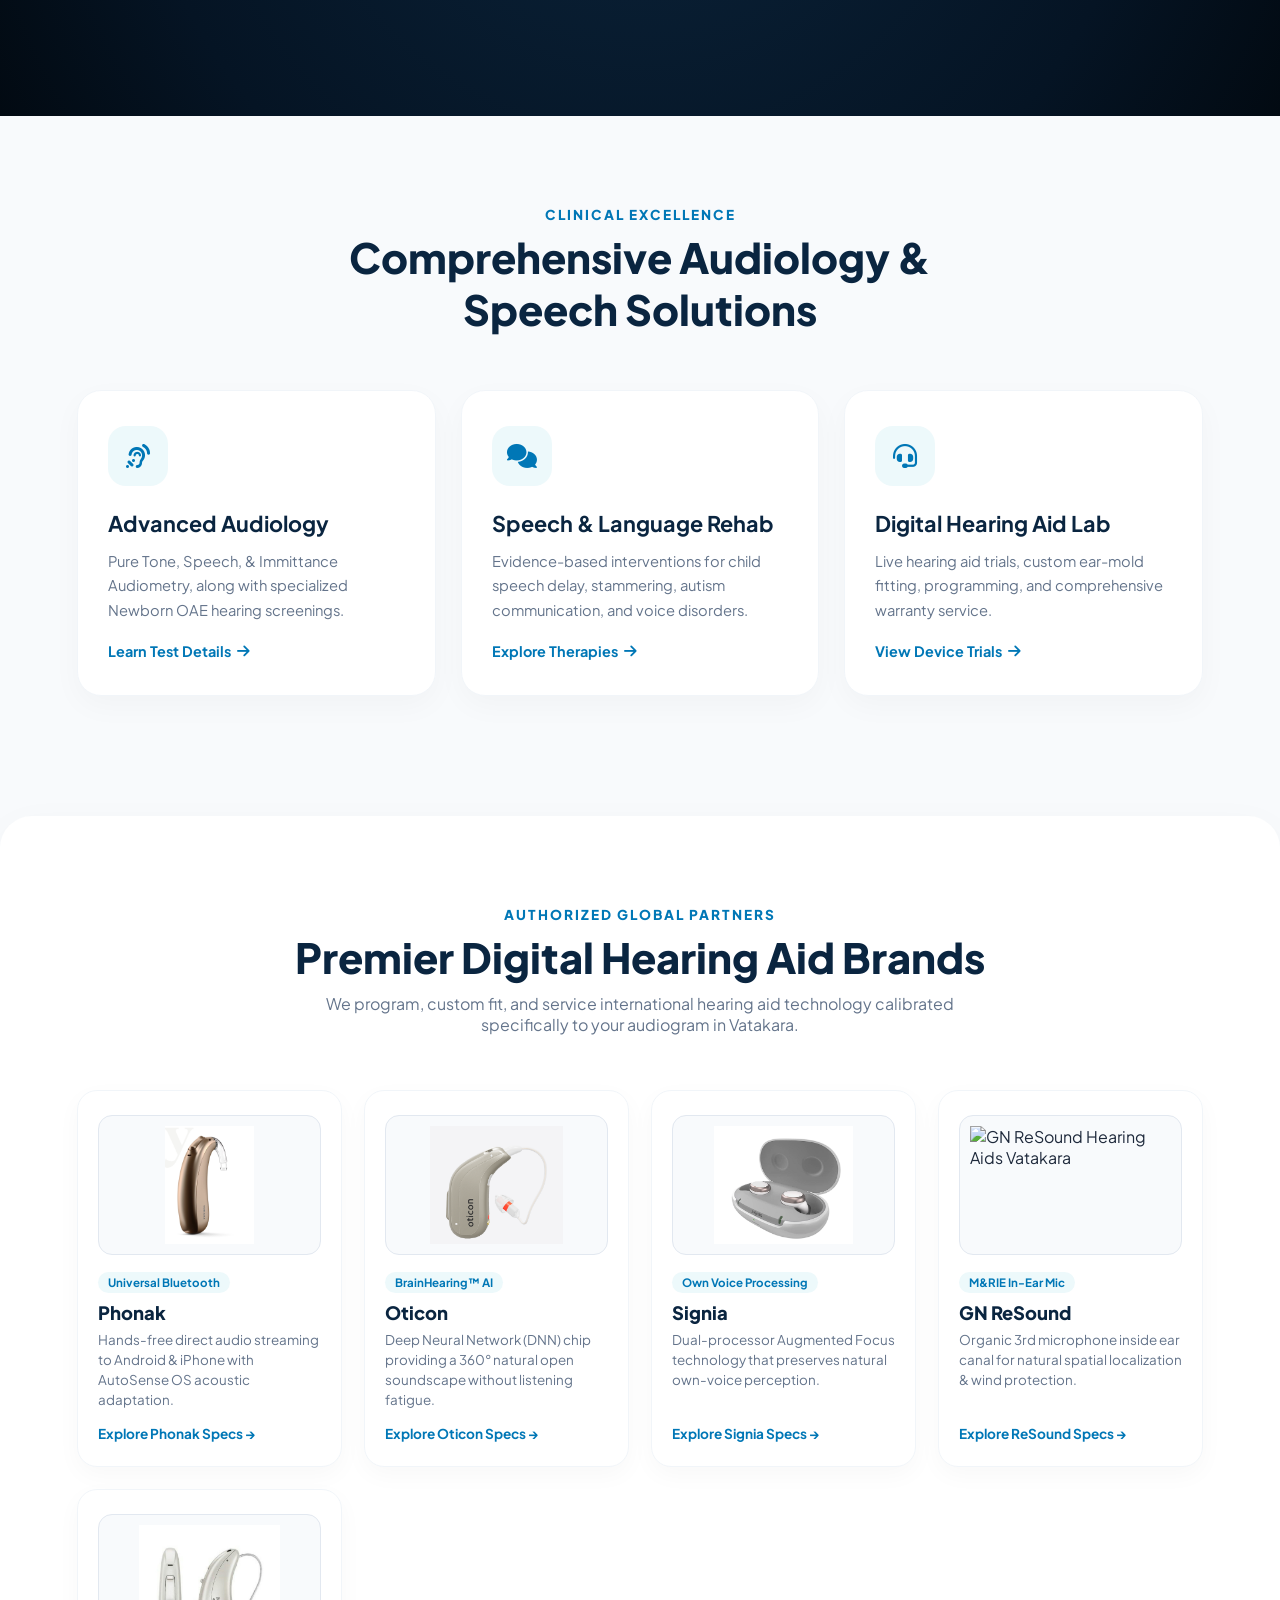
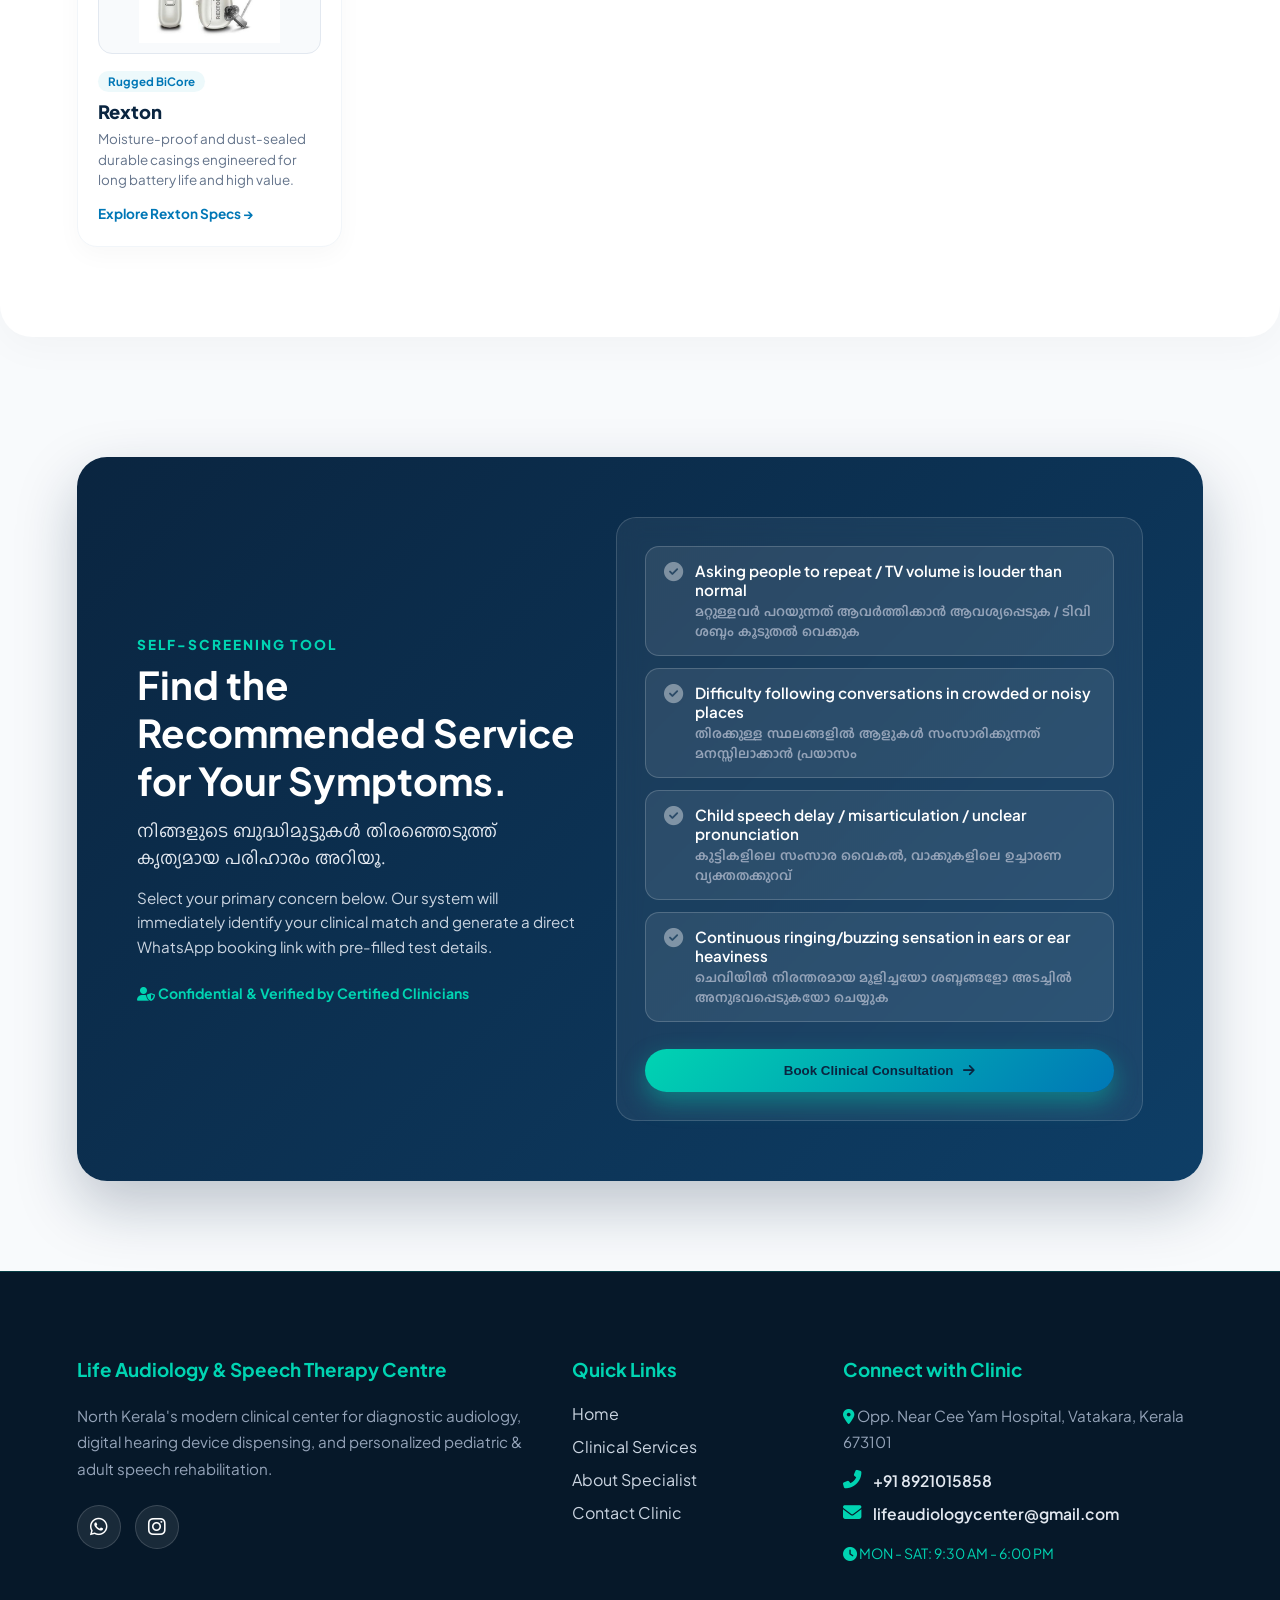
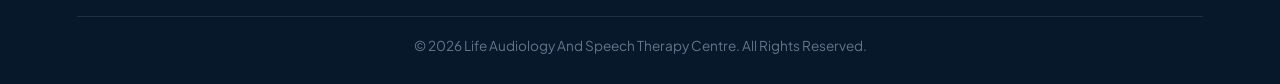
==== commit c429588d: "Update index.html" ====
--- a/index.html
+++ b/index.html
@@ -611,12 +611,14 @@
             align-items: center;
             justify-content: center;
             margin-bottom: 15px;
+            border: 1px solid #E2E8F0;
         }
 
         .home-brand-thumb img {
             width: 100%;
             height: 100%;
-            object-fit: cover;
+            object-fit: contain;
+            padding: 10px;
             transition: transform 0.4s ease;
         }
 
@@ -1019,7 +1021,7 @@
 <!-- NAVIGATION -->
 <nav>
     <a href="/" class="nav-logo">
-        <img src="logo.png" alt="Logo" class="nav-logo-img" onerror="this.style.display='none'">
+        <img src="logo.png" alt="Logo" class="nav-logo-img" onerror="this.onerror=null; this.src='assets/images/logo.png';">
         <div class="logo-text">
             Life Audiology &amp;
             <span>Speech Therapy</span>
@@ -1187,7 +1189,7 @@
     </div>
 </section>
 
-<!-- AUTHORIZED GLOBAL HEARING AID BRANDS OVERVIEW -->
+<!-- AUTHORIZED GLOBAL HEARING AID BRANDS OVERVIEW (USING YOUR EXACT UPLOADED FILENAMES) -->
 <section class="section-wrap" id="brands-overview" style="background: #ffffff; border-radius: 32px; margin: 30px auto; box-shadow: 0 10px 40px rgba(0,0,0,0.03);">
     <div class="section-header" data-aos="fade-up">
         <span class="section-tag" style="color: var(--secondary);">Authorized Global Partners</span>
@@ -1200,7 +1202,7 @@
         <div class="home-brand-card" data-aos="fade-up">
             <div>
                 <div class="home-brand-thumb">
-                    <img src="https://encrypted-tbn1.gstatic.com/licensed-image?q=tbn:ANd9GcRM8DA5u2FYHUsG3UKIt7u0HnyIbIcqxaa3Win9v7dLygpiPS3uDNRouVTG4iHoDjQAQeVSV26k5R6HDro" alt="Phonak Hearing Aid Dealer Vatakara">
+                    <img src="assets/images/Phonak.png" alt="Phonak Hearing Aids Vatakara" loading="lazy" onerror="this.onerror=null; this.src='Phonak.png';">
                 </div>
                 <span class="home-brand-badge">Universal Bluetooth</span>
                 <h4>Phonak</h4>
@@ -1213,7 +1215,7 @@
         <div class="home-brand-card" data-aos="fade-up" data-aos-delay="100">
             <div>
                 <div class="home-brand-thumb">
-                    <img src="https://encrypted-tbn2.gstatic.com/licensed-image?q=tbn:ANd9GcRuCyr6l1ESOTdNwKOURG5OHxsVpihU8IRQBTNhKnWvKNFjdGglm-us4lK17UfmqYpnHzes67X338D1Tbc" alt="Oticon Hearing Aid Dealer Vatakara">
+                    <img src="assets/images/oticon.png" alt="Oticon Hearing Aids Vatakara" loading="lazy" onerror="this.onerror=null; this.src='oticon.png';">
                 </div>
                 <span class="home-brand-badge">BrainHearing™ AI</span>
                 <h4>Oticon</h4>
@@ -1226,7 +1228,7 @@
         <div class="home-brand-card" data-aos="fade-up" data-aos-delay="200">
             <div>
                 <div class="home-brand-thumb">
-                    <img src="https://encrypted-tbn1.gstatic.com/licensed-image?q=tbn:ANd9GcRFy-ffZIV0m6xLLUqPQMeB3Zv67TTwahpGQ2oUFRuCzwA623dgU3F_Njff_oy_Udv06iJ3n-cnGrRcVUU" alt="Signia Hearing Aid Dealer Vatakara">
+                    <img src="assets/images/signia.png" alt="Signia Hearing Aids Vatakara" loading="lazy" onerror="this.onerror=null; this.src='signia.png';">
                 </div>
                 <span class="home-brand-badge">Own Voice Processing</span>
                 <h4>Signia</h4>
@@ -1239,7 +1241,7 @@
         <div class="home-brand-card" data-aos="fade-up" data-aos-delay="300">
             <div>
                 <div class="home-brand-thumb">
-                    <img src="https://www.gnhearing.com/-/media/partnerportal/resound/products/omnia/full-line-up/lifestyle/1800x1800/rs_omnia_minirie_hero_light-bg-1800x1800.ashx?h=1800&w=1800&la=en-IN&hash=CEFC9395384C9251626C243053A064B2" alt="GN ReSound Hearing Aid Dealer Vatakara">
+                    <img src="assets/images/resound.png" alt="GN ReSound Hearing Aids Vatakara" loading="lazy" onerror="this.onerror=null; this.src='https://www.gnhearing.com/-/media/partnerportal/resound/products/omnia/full-line-up/lifestyle/1800x1800/rs_omnia_minirie_hero_light-bg-1800x1800.ashx?h=1800&w=1800&la=en-IN&hash=CEFC9395384C9251626C243053A064B2';">
                 </div>
                 <span class="home-brand-badge">M&RIE In-Ear Mic</span>
                 <h4>GN ReSound</h4>
@@ -1252,7 +1254,7 @@
         <div class="home-brand-card" data-aos="fade-up" data-aos-delay="400">
             <div>
                 <div class="home-brand-thumb">
-                    <img src="https://encrypted-tbn1.gstatic.com/licensed-image?q=tbn:ANd9GcRFy-ffZIV0m6xLLUqPQMeB3Zv67TTwahpGQ2oUFRuCzwA623dgU3F_Njff_oy_Udv06iJ3n-cnGrRcVUU" alt="Rexton Hearing Aid Dealer Vatakara">
+                    <img src="assets/images/Rexton.png" alt="Rexton Hearing Aids Vatakara" loading="lazy" onerror="this.onerror=null; this.src='Rexton.png';">
                 </div>
                 <span class="home-brand-badge">Rugged BiCore</span>
                 <h4>Rexton</h4>
